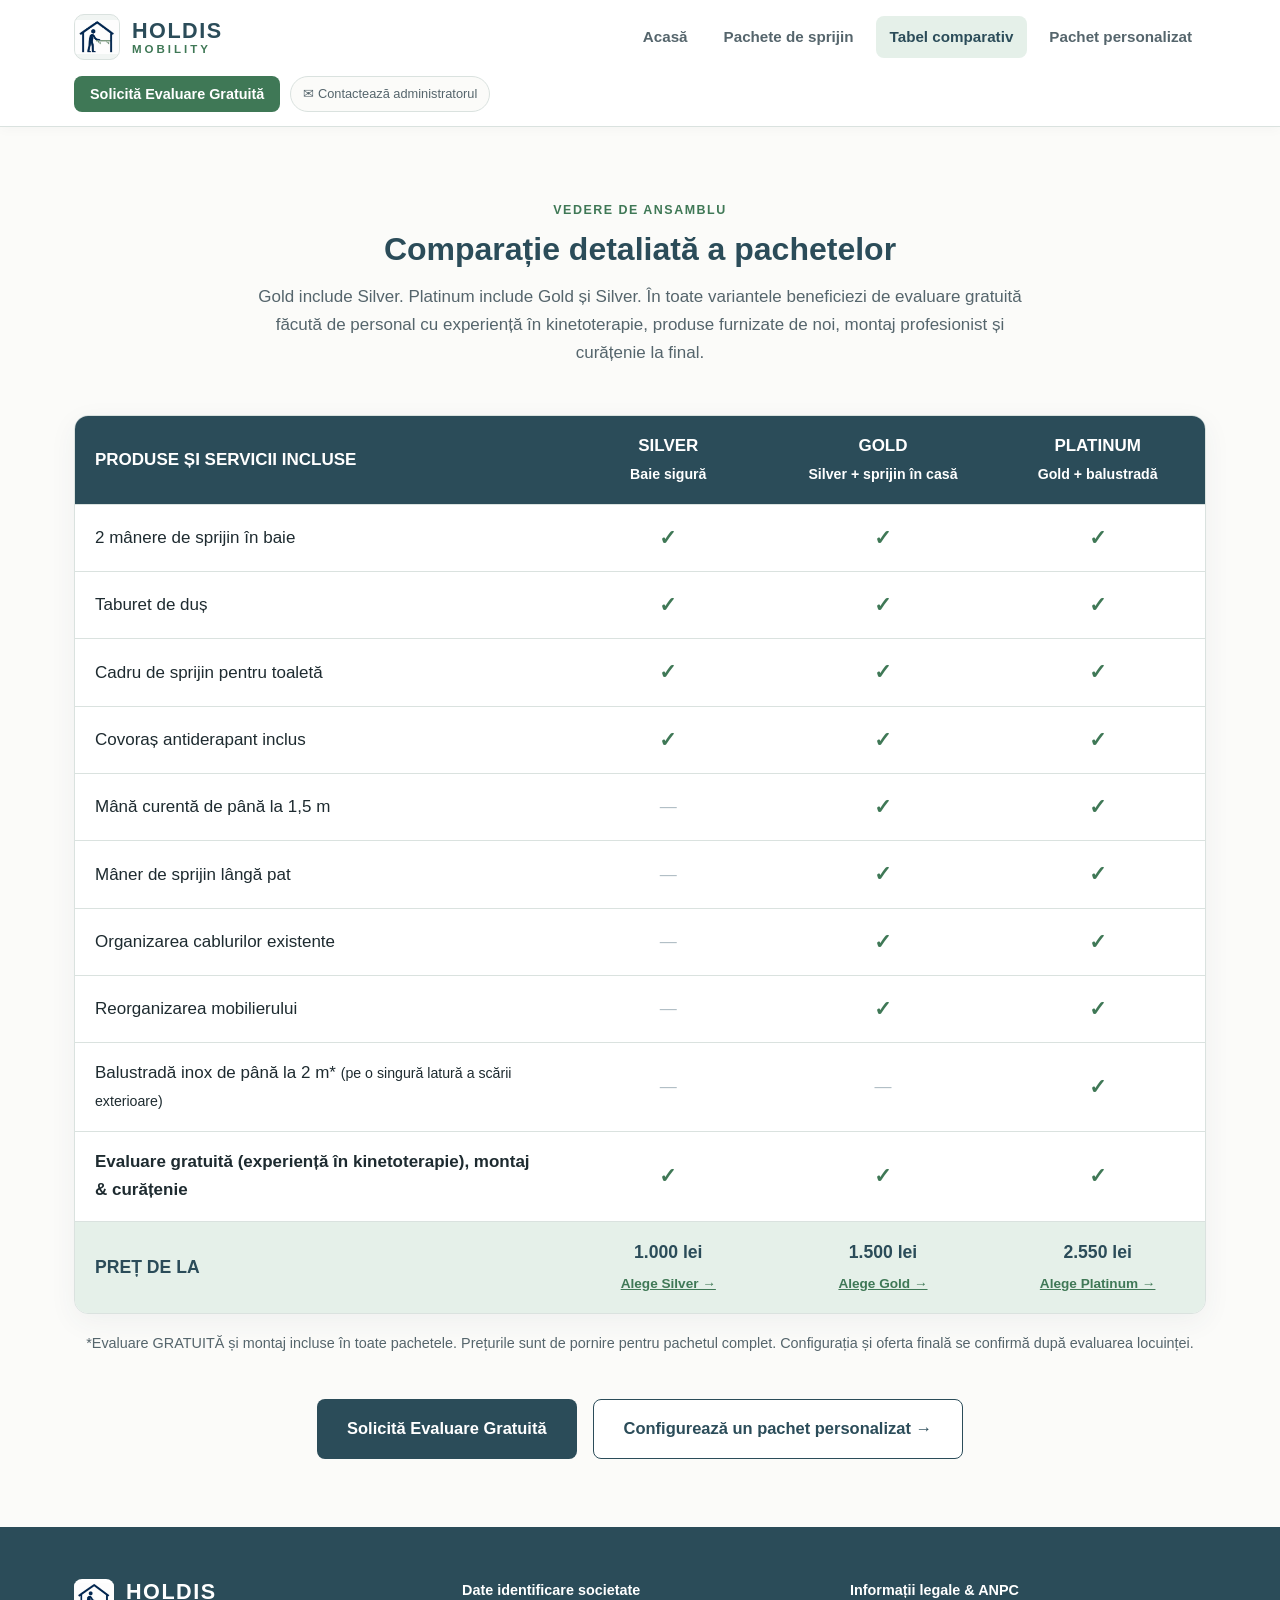
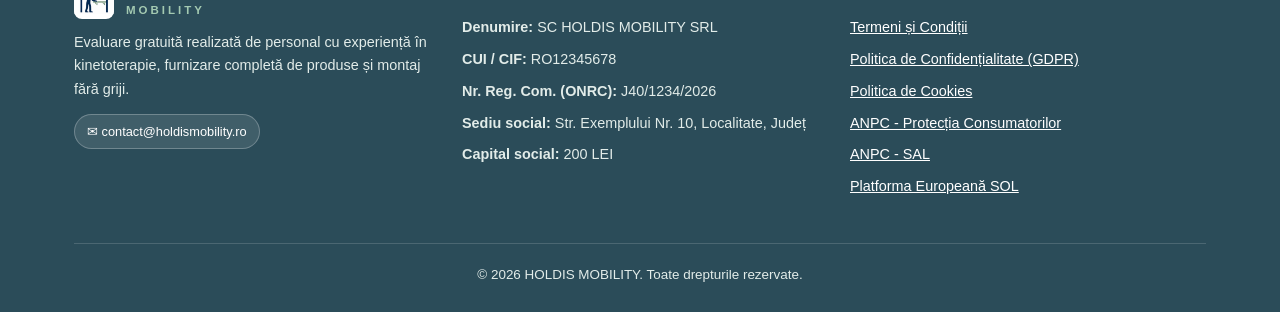
==== comparatie.html @ 154ae1df "Add files via upload" ====
<!DOCTYPE html>
<html lang="ro">
<head>
    <meta charset="UTF-8">
    <meta name="viewport" content="width=device-width, initial-scale=1.0">
    <title>Tabel Comparativ Pachete | HOLDIS MOBILITY</title>
    <meta name="description" content="Compară în detaliu pachetele Silver, Gold și Platinum oferite de HOLDIS MOBILITY.">
    <link rel="stylesheet" href="style.css">
</head>
<body>

    <!-- HEADER / NAVIGARE -->
    <header class="site-header">
        <div class="container header-inner">
            <a href="index.html" class="brand-logo">
                <img src="logo.png" alt="Emblemă HOLDIS MOBILITY" class="logo-img" onerror="this.src='https://placehold.co/96x96/2B4C59/FFFFFF?text=HM'">
                <div class="logo-text">
                    <span class="logo-main">HOLDIS</span>
                    <span class="logo-sub">MOBILITY</span>
                </div>
            </a>

            <nav class="main-nav">
                <a href="index.html">Acasă</a>
                <a href="pachete.html">Pachete de sprijin</a>
                <a href="comparatie.html" class="active">Tabel comparativ</a>
                <a href="configurator.html">Pachet personalizat</a>
            </nav>

            <div class="header-actions">
                <button type="button" class="btn-eval-header" onclick="openEvalModal()">
                    Solicită Evaluare Gratuită
                </button>
                <a href="mailto:contact@holdismobility.ro?subject=Solicitare%20informatii%20HOLDIS%20MOBILITY" class="admin-mail-pill">
                    ✉ Contactează administratorul
                </a>
            </div>
        </div>
    </header>

    <!-- CONTINUT TABEL COMPARATIV -->
    <main class="section">
        <div class="container">
            <div class="section-header">
                <span class="section-tag">VEDERE DE ANSAMBLU</span>
                <h1>Comparație detaliată a pachetelor</h1>
                <p>
                    Gold include Silver. Platinum include Gold și Silver. În toate variantele beneficiezi de evaluare gratuită făcută de personal cu experiență în kinetoterapie, produse furnizate de noi, montaj profesionist și curățenie la final.
                </p>
            </div>

            <div class="table-responsive">
                <table class="comparison-table">
                    <thead>
                        <tr>
                            <th>PRODUSE ȘI SERVICII INCLUSE</th>
                            <th>SILVER<br><small>Baie sigură</small></th>
                            <th>GOLD<br><small>Silver + sprijin în casă</small></th>
                            <th>PLATINUM<br><small>Gold + balustradă</small></th>
                        </tr>
                    </thead>
                    <tbody>
                        <tr>
                            <td>2 mânere de sprijin în baie</td>
                            <td class="check">✓</td>
                            <td class="check">✓</td>
                            <td class="check">✓</td>
                        </tr>
                        <tr>
                            <td>Taburet de duș</td>
                            <td class="check">✓</td>
                            <td class="check">✓</td>
                            <td class="check">✓</td>
                        </tr>
                        <tr>
                            <td>Cadru de sprijin pentru toaletă</td>
                            <td class="check">✓</td>
                            <td class="check">✓</td>
                            <td class="check">✓</td>
                        </tr>
                        <tr>
                            <td>Covoraș antiderapant inclus</td>
                            <td class="check">✓</td>
                            <td class="check">✓</td>
                            <td class="check">✓</td>
                        </tr>
                        <tr>
                            <td>Mână curentă de până la 1,5 m</td>
                            <td class="dash">—</td>
                            <td class="check">✓</td>
                            <td class="check">✓</td>
                        </tr>
                        <tr>
                            <td>Mâner de sprijin lângă pat</td>
                            <td class="dash">—</td>
                            <td class="check">✓</td>
                            <td class="check">✓</td>
                        </tr>
                        <tr>
                            <td>Organizarea cablurilor existente</td>
                            <td class="dash">—</td>
                            <td class="check">✓</td>
                            <td class="check">✓</td>
                        </tr>
                        <tr>
                            <td>Reorganizarea mobilierului</td>
                            <td class="dash">—</td>
                            <td class="check">✓</td>
                            <td class="check">✓</td>
                        </tr>
                        <tr>
                            <td>Balustradă inox de până la 2 m* <small>(pe o singură latură a scării exterioare)</small></td>
                            <td class="dash">—</td>
                            <td class="dash">—</td>
                            <td class="check">✓</td>
                        </tr>
                        <tr>
                            <td><strong>Evaluare gratuită (experiență în kinetoterapie), montaj & curățenie</strong></td>
                            <td class="check">✓</td>
                            <td class="check">✓</td>
                            <td class="check">✓</td>
                        </tr>
                    </tbody>
                    <tfoot>
                        <tr>
                            <td><strong>PREȚ DE LA</strong></td>
                            <td>
                                <strong>1.000 lei</strong><br>
                                <a href="configurator.html?pachet=Silver" class="table-choose-link">Alege Silver →</a>
                            </td>
                            <td>
                                <strong>1.500 lei</strong><br>
                                <a href="configurator.html?pachet=Gold" class="table-choose-link">Alege Gold →</a>
                            </td>
                            <td>
                                <strong>2.550 lei</strong><br>
                                <a href="configurator.html?pachet=Platinum" class="table-choose-link">Alege Platinum →</a>
                            </td>
                        </tr>
                    </tfoot>
                </table>
            </div>

            <p class="table-note">
                *Evaluare GRATUITĂ și montaj incluse în toate pachetele. Prețurile sunt de pornire pentru pachetul complet. Configurația și oferta finală se confirmă după evaluarea locuinței.
            </p>

            <div class="page-bottom-actions">
                <button type="button" class="btn-primary btn-large" onclick="openEvalModal()">
                    Solicită Evaluare Gratuită
                </button>
                <a href="configurator.html" class="btn-secondary btn-large">
                    Configurează un pachet personalizat →
                </a>
            </div>
        </div>
    </main>

    <!-- MODAL EVALUARE GRATUITA -->
    <div id="evalModal" class="modal-overlay" aria-hidden="true">
        <div class="modal-box" role="dialog" aria-labelledby="modalTitle">
            <button type="button" class="modal-close" onclick="closeEvalModal()" aria-label="Închide">&times;</button>
            <div id="modalFormContent">
                <span class="badge-kineto">EVALUARE GRATUITĂ LA DOMICILIU</span>
                <h3 id="modalTitle">Solicită Evaluare Gratuită</h3>
                <p class="modal-desc">
                    Completează numele și numărul tău de telefon. <strong>Vei fi contactat în cel mai scurt timp de către personalul nostru</strong> pentru a stabili detaliile vizitei gratuite.
                </p>
                <form id="quickEvalForm">
                    <div class="input-field">
                        <label for="evalNume">Numele și prenumele tău *</label>
                        <input type="text" id="evalNume" required placeholder="Ex: Maria Ionescu">
                    </div>
                    <div class="input-field">
                        <label for="evalTelefon">Numărul tău de telefon *</label>
                        <input type="tel" id="evalTelefon" required placeholder="Ex: 0722 000 000">
                    </div>
                    <div class="gdpr-mini">
                        <label class="checkbox-item">
                            <input type="checkbox" required>
                            <span>Sunt de acord să fiu contactat telefonic conform <a href="legal.html#gdpr" target="_blank">Politicii GDPR</a>.</span>
                        </label>
                    </div>
                    <button type="submit" class="btn-primary btn-full">Trimite solicitarea acum</button>
                </form>
            </div>
            <div id="modalSuccessMessage" class="modal-success" style="display: none;">
                <div class="success-icon">✓</div>
                <h3>Solicitarea ta este pregătită!</h3>
                <p>Am deschis aplicația ta de email pentru a expedia numărul de telefon către echipa HOLDIS MOBILITY. <strong>Vei fi contactat în cel mai scurt timp de către personalul nostru!</strong></p>
                <button type="button" class="btn-secondary" onclick="closeEvalModal()">Închide fereastra</button>
            </div>
        </div>
    </div>

    <!-- FOOTER -->
    <footer class="site-footer">
        <div class="container">
            <div class="footer-grid">
                <div class="footer-col">
                    <div class="brand-logo footer-brand">
                        <img src="logo.png" alt="Logo" class="logo-img-footer" onerror="this.src='https://placehold.co/80x80/FFFFFF/2B4C59?text=HM'">
                        <div class="logo-text">
                            <span class="logo-main">HOLDIS</span>
                            <span class="logo-sub">MOBILITY</span>
                        </div>
                    </div>
                    <p>Evaluare gratuită realizată de personal cu experiență în kinetoterapie, furnizare completă de produse și montaj fără griji.</p>
                    <p class="footer-admin-link">
                        <a href="mailto:contact@holdismobility.ro" class="admin-mail-pill footer-pill">✉ contact@holdismobility.ro</a>
                    </p>
                </div>
                <div class="footer-col">
                    <h4>Date identificare societate</h4>
                    <ul class="legal-list">
                        <li><strong>Denumire:</strong> SC HOLDIS MOBILITY SRL</li>
                        <li><strong>CUI / CIF:</strong> RO12345678</li>
                        <li><strong>Nr. Reg. Com. (ONRC):</strong> J40/1234/2026</li>
                        <li><strong>Sediu social:</strong> Str. Exemplului Nr. 10, Localitate, Județ</li>
                        <li><strong>Capital social:</strong> 200 LEI</li>
                    </ul>
                </div>
                <div class="footer-col">
                    <h4>Informații legale & ANPC</h4>
                    <ul class="footer-links">
                        <li><a href="legal.html#termeni">Termeni și Condiții</a></li>
                        <li><a href="legal.html#gdpr">Politica de Confidențialitate (GDPR)</a></li>
                        <li><a href="legal.html#cookies">Politica de Cookies</a></li>
                        <li><a href="https://anpc.ro/" target="_blank" rel="noopener noreferrer">ANPC - Protecția Consumatorilor</a></li>
                        <li><a href="https://anpc.ro/ce-este-sal/" target="_blank" rel="noopener noreferrer">ANPC - SAL</a></li>
                        <li><a href="https://ec.europa.eu/consumers/odr" target="_blank" rel="noopener noreferrer">Platforma Europeană SOL</a></li>
                    </ul>
                </div>
            </div>
            <div class="footer-bottom">
                <p>&copy; <span class="currentYear"></span> HOLDIS MOBILITY. Toate drepturile rezervate.</p>
            </div>
        </div>
    </footer>

    <script src="script.js"></script>
</body>
</html>
---- style.css ----
/* ==========================================================================
   PALETA DE CULORI CALMA, CALDA SI DE INCREDERE (HOLDIS MOBILITY)
   ========================================================================== */
:root {
    --bg-main: #FBFBF9;         /* Crem cald, odihnitor */
    --bg-alt: #F1F5F3;          /* Gri-salvie luminos */
    --card-bg: #FFFFFF;
    --primary: #2B4C59;         /* Albastru-petrol profund (incredere, calm) */
    --primary-hover: #1E3640;
    --accent: #3F7856;          /* Verde-salvie (sanatate, echilibru, kineto) */
    --accent-soft: #E5F0E9;
    --warm-gold: #D9A05B;       /* Accent cald discret pentru stele recenzii / slogan */
    --text-dark: #1E2B30;
    --text-muted: #55656C;
    --border-color: #DAE2DF;
    --radius: 14px;
    --shadow: 0 8px 28px rgba(43, 76, 89, 0.06);
}

* {
    box-sizing: border-box;
    margin: 0;
    padding: 0;
}

body {
    font-family: -apple-system, BlinkMacSystemFont, "Segoe UI", Roboto, Helvetica, Arial, sans-serif;
    background-color: var(--bg-main);
    color: var(--text-dark);
    line-height: 1.65;
    font-size: 17px;
}

.container {
    max-width: 1180px;
    margin: 0 auto;
    padding: 0 24px;
}

/* ==========================================================================
   HEADER CU PLACEHOLDER LOGO, TABURI SEPARATE & BUTOANE ESTETICE
   ========================================================================== */
.site-header {
    background-color: var(--card-bg);
    border-bottom: 1px solid var(--border-color);
    position: sticky;
    top: 0;
    z-index: 100;
    box-shadow: 0 2px 12px rgba(0, 0, 0, 0.03);
}

.header-inner {
    display: flex;
    justify-content: space-between;
    align-items: center;
    padding: 14px 24px;
    flex-wrap: wrap;
    gap: 16px;
}

.brand-logo {
    text-decoration: none;
    display: flex;
    align-items: center;
    gap: 12px;
}

.logo-img {
    width: 46px;
    height: 46px;
    object-fit: contain;
    border-radius: 10px;
    border: 1px solid var(--border-color);
    background-color: var(--bg-alt);
}

.logo-text {
    display: flex;
    flex-direction: column;
    line-height: 1.1;
}

.logo-main {
    font-size: 1.35rem;
    font-weight: 800;
    letter-spacing: 1.5px;
    color: var(--primary);
}

.logo-sub {
    font-size: 0.72rem;
    font-weight: 700;
    letter-spacing: 3px;
    color: var(--accent);
}

.main-nav {
    display: flex;
    align-items: center;
    gap: 8px;
    flex-wrap: wrap;
}

.main-nav a {
    text-decoration: none;
    color: var(--text-muted);
    font-weight: 600;
    font-size: 0.95rem;
    padding: 8px 14px;
    border-radius: 8px;
    transition: all 0.2s;
}

.main-nav a:hover {
    color: var(--primary);
    background-color: var(--bg-alt);
}

.main-nav a.active {
    color: var(--primary);
    background-color: var(--accent-soft);
}

.header-actions {
    display: flex;
    align-items: center;
    gap: 10px;
    flex-wrap: wrap;
}

/* Butonul principal din header: Solicita Evaluare Gratuita */
.btn-eval-header {
    background-color: var(--accent);
    color: #FFFFFF;
    border: none;
    padding: 10px 16px;
    border-radius: 8px;
    font-weight: 600;
    font-size: 0.9rem;
    cursor: pointer;
    transition: background-color 0.2s;
}

.btn-eval-header:hover {
    background-color: #326145;
}

/* Butonul mic, discret si estetic pentru Contacteaza Administratorul */
.admin-mail-pill {
    display: inline-flex;
    align-items: center;
    gap: 6px;
    font-size: 0.8rem;
    font-weight: 500;
    color: var(--text-muted);
    text-decoration: none;
    padding: 6px 12px;
    border-radius: 20px;
    border: 1px solid var(--border-color);
    background-color: var(--bg-main);
    transition: all 0.2s;
}

.admin-mail-pill:hover {
    color: var(--primary);
    border-color: var(--primary);
    background-color: #FFFFFF;
}

/* ==========================================================================
   BANNER HERO + SLOGAN JOS
   ========================================================================== */
.hero-banner {
    padding: 56px 0 48px;
    background: linear-gradient(180deg, #F1F5F3 0%, #FBFBF9 100%);
    border-bottom: 1px solid var(--border-color);
}

.hero-grid {
    display: grid;
    grid-template-columns: 1.15fr 0.85fr;
    gap: 44px;
    align-items: center;
    margin-bottom: 40px;
}

.badge-kineto {
    display: inline-block;
    background-color: var(--accent-soft);
    color: var(--accent);
    font-weight: 700;
    font-size: 0.82rem;
    padding: 6px 14px;
    border-radius: 20px;
    margin-bottom: 18px;
    border: 1px solid #C8DFD0;
}

.hero-content h1 {
    font-size: 2.35rem;
    color: var(--primary);
    line-height: 1.22;
    margin-bottom: 18px;
}

.hero-lead {
    font-size: 1.1rem;
    color: var(--text-muted);
    margin-bottom: 28px;
}

.hero-buttons {
    display: flex;
    gap: 14px;
    flex-wrap: wrap;
}

.hero-image-box {
    border-radius: var(--radius);
    overflow: hidden;
    box-shadow: var(--shadow);
    border: 4px solid #FFFFFF;
    background-color: var(--accent-soft);
}

.banner-img {
    width: 100%;
    height: 390px;
    object-fit: cover;
    display: block;
}

/* Sloganul de sub banner */
.slogan-banner {
    background-color: var(--primary);
    color: #FFFFFF;
    padding: 26px 32px;
    border-radius: var(--radius);
    text-align: center;
    box-shadow: var(--shadow);
    border-left: 6px solid var(--warm-gold);
}

.slogan-quote {
    font-size: 1.4rem;
    font-weight: 700;
    font-style: italic;
    letter-spacing: 0.3px;
    margin-bottom: 4px;
}

.slogan-sub {
    font-size: 0.95rem;
    color: #D2E3E0;
}

/* ==========================================================================
   BUTOANE GENERALE
   ========================================================================== */
.btn-primary {
    display: inline-block;
    background-color: var(--primary);
    color: #FFFFFF !important;
    padding: 13px 26px;
    border-radius: 8px;
    text-decoration: none;
    font-weight: 600;
    border: none;
    cursor: pointer;
    font-size: 0.98rem;
    transition: background-color 0.2s;
}

.btn-primary:hover {
    background-color: var(--primary-hover);
}

.btn-secondary {
    display: inline-block;
    background-color: #FFFFFF;
    color: var(--primary) !important;
    padding: 13px 26px;
    border-radius: 8px;
    text-decoration: none;
    font-weight: 600;
    border: 1.5px solid var(--primary);
    cursor: pointer;
    font-size: 0.98rem;
    transition: all 0.2s;
}

.btn-secondary:hover {
    background-color: var(--accent-soft);
}

.btn-large {
    padding: 15px 30px;
    font-size: 1.03rem;
}

.btn-full {
    width: 100%;
    padding: 14px;
    font-size: 1.02rem;
}

/* ==========================================================================
   SECTIUNI COMUNE, KINETO & DE CE SA NE ALEGI
   ========================================================================== */
.section {
    padding: 68px 0;
}

.section-alt {
    background-color: var(--bg-alt);
    border-top: 1px solid var(--border-color);
    border-bottom: 1px solid var(--border-color);
}

.section-header {
    text-align: center;
    max-width: 780px;
    margin: 0 auto 48px;
}

.section-tag {
    display: inline-block;
    font-size: 0.78rem;
    font-weight: 700;
    letter-spacing: 1.5px;
    color: var(--accent);
    margin-bottom: 8px;
}

.section-header h1,
.section-header h2 {
    font-size: 2rem;
    color: var(--primary);
    margin-bottom: 14px;
    line-height: 1.25;
}

.section-header p {
    color: var(--text-muted);
}

/* Pasii "0 Griji" */
.zero-worries-grid {
    display: grid;
    grid-template-columns: repeat(auto-fit, minmax(300px, 1fr));
    gap: 28px;
}

.step-card {
    background: var(--card-bg);
    padding: 30px 26px;
    border-radius: var(--radius);
    border: 1px solid var(--border-color);
    box-shadow: var(--shadow);
}

.step-num {
    display: inline-block;
    background-color: var(--accent-soft);
    color: var(--accent);
    font-weight: 700;
    font-size: 0.82rem;
    padding: 4px 12px;
    border-radius: 20px;
    margin-bottom: 14px;
}

.step-card h3 {
    color: var(--primary);
    margin-bottom: 10px;
    font-size: 1.22rem;
}

.step-card p {
    color: var(--text-muted);
    font-size: 0.96rem;
}

/* De ce sa ne alegi (5 carduri) */
.why-us-grid {
    display: grid;
    grid-template-columns: repeat(auto-fit, minmax(210px, 1fr));
    gap: 20px;
}

.why-card {
    background: var(--card-bg);
    padding: 26px 20px;
    border-radius: var(--radius);
    border: 1px solid var(--border-color);
    text-align: center;
    box-shadow: var(--shadow);
}

.why-icon {
    font-size: 2rem;
    margin-bottom: 12px;
}

.why-card h3 {
    font-size: 1.08rem;
    color: var(--primary);
    margin-bottom: 8px;
}

.why-card p {
    font-size: 0.9rem;
    color: var(--text-muted);
}

/* Recenzii */
.reviews-grid {
    display: grid;
    grid-template-columns: repeat(auto-fit, minmax(310px, 1fr));
    gap: 26px;
}

.review-card {
    background: var(--card-bg);
    padding: 28px;
    border-radius: var(--radius);
    border: 1px solid var(--border-color);
    box-shadow: var(--shadow);
    display: flex;
    flex-direction: column;
    justify-content: space-between;
}

.review-stars {
    color: var(--warm-gold);
    font-size: 1.2rem;
    letter-spacing: 2px;
    margin-bottom: 14px;
}

.review-text {
    font-style: italic;
    color: var(--text-dark);
    margin-bottom: 20px;
    font-size: 0.96rem;
}

.review-author {
    border-top: 1px solid var(--border-color);
    padding-top: 12px;
    display: flex;
    flex-direction: column;
    font-size: 0.9rem;
}

.review-author strong {
    color: var(--primary);
}

.review-author span {
    color: var(--text-muted);
    font-size: 0.82rem;
}

/* CTA Section */
.cta-banner-section {
    background-color: var(--primary);
    color: #FFFFFF;
    padding: 64px 0;
    text-align: center;
}

.cta-inner {
    max-width: 760px;
}

.cta-inner h2 {
    font-size: 2rem;
    margin-bottom: 14px;
}

.cta-inner p {
    color: #D5E3E0;
    margin-bottom: 28px;
    font-size: 1.08rem;
}

.cta-buttons {
    display: flex;
    justify-content: center;
    gap: 16px;
    flex-wrap: wrap;
}

.btn-light-cta {
    background-color: #FFFFFF;
    color: var(--primary);
    padding: 15px 30px;
    border-radius: 8px;
    font-weight: 700;
    font-size: 1.02rem;
    border: none;
    cursor: pointer;
}

.btn-light-cta:hover {
    background-color: var(--accent-soft);
}

.btn-outline-light {
    border: 1.5px solid #FFFFFF;
    color: #FFFFFF;
    padding: 15px 28px;
    border-radius: 8px;
    text-decoration: none;
    font-weight: 600;
}

.btn-outline-light:hover {
    background-color: rgba(255, 255, 255, 0.1);
}

/* ==========================================================================
   CARDURI PACHETE CU IMAGINI (PAGINA PACHETE.HTML)
   ========================================================================== */
.packages-grid {
    display: grid;
    grid-template-columns: repeat(auto-fit, minmax(320px, 1fr));
    gap: 28px;
    align-items: stretch;
}

.package-card {
    background: var(--card-bg);
    border: 1px solid var(--border-color);
    border-radius: var(--radius);
    overflow: hidden;
    box-shadow: var(--shadow);
    display: flex;
    flex-direction: column;
    position: relative;
}

.package-card.featured {
    border: 2px solid var(--primary);
}

.featured-ribbon {
    position: absolute;
    top: 14px;
    right: 14px;
    background-color: var(--primary);
    color: #fff;
    font-size: 0.76rem;
    font-weight: 600;
    padding: 5px 12px;
    border-radius: 20px;
    z-index: 2;
}

.package-img-wrapper {
    width: 100%;
    height: 220px;
    background-color: var(--bg-alt);
    border-bottom: 1px solid var(--border-color);
}

.package-img {
    width: 100%;
    height: 100%;
    object-fit: cover;
    display: block;
}

.package-header,
.package-price,
.package-body,
.package-footer {
    padding-left: 26px;
    padding-right: 26px;
}

.package-header {
    padding-top: 24px;
}

.package-tier {
    font-size: 0.8rem;
    font-weight: 700;
    letter-spacing: 1.5px;
    color: var(--accent);
}

.package-header h2 {
    font-size: 1.55rem;
    color: var(--primary);
    margin: 4px 0;
}

.package-tagline {
    color: var(--text-muted);
    font-size: 0.94rem;
    margin-bottom: 18px;
}

.package-price {
    background-color: var(--bg-alt);
    margin: 0 26px 20px;
    padding: 16px;
    border-radius: 10px;
    display: flex;
    flex-direction: column;
}

.price-label {
    font-size: 0.7rem;
    font-weight: 700;
    letter-spacing: 1px;
    color: var(--text-muted);
}

.price-value {
    font-size: 1.75rem;
    font-weight: 800;
    color: var(--primary);
    margin: 2px 0;
}

.price-meta {
    font-size: 0.82rem;
    color: var(--accent);
    font-weight: 600;
}

.package-body {
    flex-grow: 1;
}

.package-body h4 {
    font-size: 0.95rem;
    margin-bottom: 10px;
}

.includes-box {
    background-color: var(--accent-soft);
    border-left: 4px solid var(--accent);
    padding: 10px 12px;
    border-radius: 6px;
    margin-bottom: 16px;
    font-size: 0.88rem;
    display: flex;
    flex-direction: column;
}

.check-list {
    list-style: none;
    margin-bottom: 24px;
}

.check-list li {
    position: relative;
    padding-left: 26px;
    margin-bottom: 10px;
    font-size: 0.95rem;
}

.check-list li::before {
    content: "✓";
    position: absolute;
    left: 0;
    color: var(--accent);
    font-weight: 800;
}

.package-footer {
    padding-bottom: 26px;
}

.btn-select-pkg {
    display: block;
    text-align: center;
    text-decoration: none;
    width: 100%;
    padding: 13px;
    background-color: var(--primary);
    color: #fff;
    font-weight: 600;
    border-radius: 8px;
    transition: background-color 0.2s;
}

.btn-select-pkg:hover {
    background-color: var(--primary-hover);
}

.page-bottom-actions {
    margin-top: 44px;
    display: flex;
    justify-content: center;
    gap: 16px;
    flex-wrap: wrap;
}

/* ==========================================================================
   TABEL COMPARATIV & FORMULAR CONFIGURATOR
   ========================================================================== */
.table-responsive {
    overflow-x: auto;
    background: var(--card-bg);
    border-radius: var(--radius);
    box-shadow: var(--shadow);
    border: 1px solid var(--border-color);
}

.comparison-table {
    width: 100%;
    border-collapse: collapse;
    min-width: 640px;
}

.comparison-table th,
.comparison-table td {
    padding: 16px 20px;
    text-align: left;
    border-bottom: 1px solid var(--border-color);
}

.comparison-table th:not(:first-child),
.comparison-table td:not(:first-child) {
    text-align: center;
    width: 19%;
}

.comparison-table thead th {
    background-color: var(--primary);
    color: #FFFFFF;
}

.comparison-table td.check {
    color: var(--accent);
    font-size: 1.3rem;
    font-weight: 800;
}

.comparison-table td.dash {
    color: #B0BEC5;
}

.comparison-table tfoot td {
    background-color: var(--accent-soft);
    color: var(--primary);
    font-size: 1.1rem;
    border-bottom: none;
}

.table-choose-link {
    display: inline-block;
    margin-top: 6px;
    font-size: 0.85rem;
    color: var(--accent);
    font-weight: 700;
    text-decoration: underline;
}

.table-note {
    text-align: center;
    font-size: 0.9rem;
    color: var(--text-muted);
    margin-top: 18px;
}

.form-wrapper {
    background: var(--card-bg);
    border: 1px solid var(--border-color);
    border-radius: var(--radius);
    padding: 36px;
    box-shadow: var(--shadow);
    max-width: 900px;
    margin: 0 auto;
}

.form-group-box {
    border: 1px solid var(--border-color);
    border-radius: 10px;
    padding: 24px;
    margin-bottom: 26px;
}

.form-group-box legend {
    font-weight: 700;
    color: var(--primary);
    padding: 0 10px;
}

.radio-cards {
    display: grid;
    grid-template-columns: repeat(auto-fit, minmax(190px, 1fr));
    gap: 12px;
}

.radio-card {
    display: flex;
    align-items: center;
    gap: 10px;
    padding: 12px;
    border: 1px solid var(--border-color);
    border-radius: 8px;
    cursor: pointer;
    background-color: var(--bg-main);
    font-size: 0.92rem;
    font-weight: 600;
}

.checkbox-grid {
    display: grid;
    grid-template-columns: repeat(auto-fit, minmax(250px, 1fr));
    gap: 14px;
}

.checkbox-item {
    display: flex;
    align-items: flex-start;
    gap: 10px;
    cursor: pointer;
    font-size: 0.95rem;
}

.checkbox-item input,
.radio-card input {
    margin-top: 4px;
    transform: scale(1.2);
    accent-color: var(--primary);
}

.input-grid {
    display: grid;
    grid-template-columns: repeat(auto-fit, minmax(260px, 1fr));
    gap: 18px;
    margin-bottom: 18px;
}

.input-field {
    display: flex;
    flex-direction: column;
    margin-bottom: 14px;
}

.input-field label {
    font-weight: 600;
    font-size: 0.9rem;
    margin-bottom: 6px;
}

.input-field input,
.input-field textarea {
    padding: 12px 14px;
    border: 1px solid #C4D0CE;
    border-radius: 8px;
    font-size: 1rem;
    font-family: inherit;
    background-color: var(--bg-main);
}

.gdpr-consent, .gdpr-mini {
    background-color: var(--bg-alt);
    padding: 12px 14px;
    border-radius: 8px;
    font-size: 0.88rem;
    margin-bottom: 16px;
}

.config-success-banner {
    background-color: var(--accent-soft);
    color: var(--primary);
    border: 1px solid var(--accent);
    padding: 16px;
    border-radius: 8px;
    margin-bottom: 20px;
    font-weight: 600;
    text-align: center;
}

.form-submit-area {
    text-align: center;
}

/* ==========================================================================
   MODAL POP-UP PENTRU "SOLICITA EVALUARE GRATUITA"
   ========================================================================== */
.modal-overlay {
    position: fixed;
    inset: 0;
    background-color: rgba(20, 35, 42, 0.65);
    display: none;
    align-items: center;
    justify-content: center;
    padding: 20px;
    z-index: 999;
}

.modal-overlay.open {
    display: flex;
}

.modal-box {
    background-color: #FFFFFF;
    max-width: 480px;
    width: 100%;
    padding: 34px 30px;
    border-radius: var(--radius);
    position: relative;
    box-shadow: 0 20px 50px rgba(0, 0, 0, 0.2);
}

.modal-close {
    position: absolute;
    top: 14px;
    right: 18px;
    background: none;
    border: none;
    font-size: 1.8rem;
    color: var(--text-muted);
    cursor: pointer;
}

.modal-box h3 {
    font-size: 1.5rem;
    color: var(--primary);
    margin-bottom: 8px;
}

.modal-desc {
    font-size: 0.94rem;
    color: var(--text-muted);
    margin-bottom: 20px;
}

.modal-success {
    text-align: center;
    padding: 16px 0;
}

.success-icon {
    width: 54px;
    height: 54px;
    border-radius: 50%;
    background-color: var(--accent-soft);
    color: var(--accent);
    display: inline-flex;
    align-items: center;
    justify-content: center;
    font-size: 1.8rem;
    font-weight: 800;
    margin-bottom: 14px;
}

/* ==========================================================================
   FOOTER & LEGAL
   ========================================================================== */
.legal-container {
    max-width: 820px;
    background: #fff;
    padding: 40px;
    border-radius: var(--radius);
    border: 1px solid var(--border-color);
}

.legal-section {
    margin: 24px 0;
}

.divider {
    border: none;
    border-top: 1px solid var(--border-color);
    margin: 24px 0;
}

.site-footer {
    background-color: var(--primary);
    color: #E2ECE9;
    padding: 52px 0 26px;
    font-size: 0.9rem;
}

.footer-brand {
    margin-bottom: 12px;
}

.logo-img-footer {
    width: 40px;
    height: 40px;
    border-radius: 8px;
    object-fit: contain;
    background: #fff;
}

.footer-brand .logo-main {
    color: #FFFFFF;
}

.footer-brand .logo-sub {
    color: #A3C9B1;
}

.footer-pill {
    margin-top: 12px;
    background-color: rgba(255, 255, 255, 0.1);
    color: #FFFFFF !important;
    border-color: rgba(255, 255, 255, 0.25);
}

.footer-grid {
    display: grid;
    grid-template-columns: repeat(auto-fit, minmax(250px, 1fr));
    gap: 32px;
    margin-bottom: 36px;
}

.footer-col h4 {
    color: #FFFFFF;
    margin-bottom: 14px;
}

.footer-links, .legal-list {
    list-style: none;
}

.footer-links li, .legal-list li {
    margin-bottom: 8px;
}

.footer-links a {
    color: #FFFFFF;
    text-decoration: underline;
}

.footer-bottom {
    border-top: 1px solid rgba(255, 255, 255, 0.15);
    padding-top: 20px;
    text-align: center;
    font-size: 0.84rem;
}

@media (max-width: 860px) {
    .hero-grid {
        grid-template-columns: 1fr;
    }
    .hero-content h1 {
        font-size: 1.9rem;
    }
    .banner-img {
        height: 290px;
    }
}
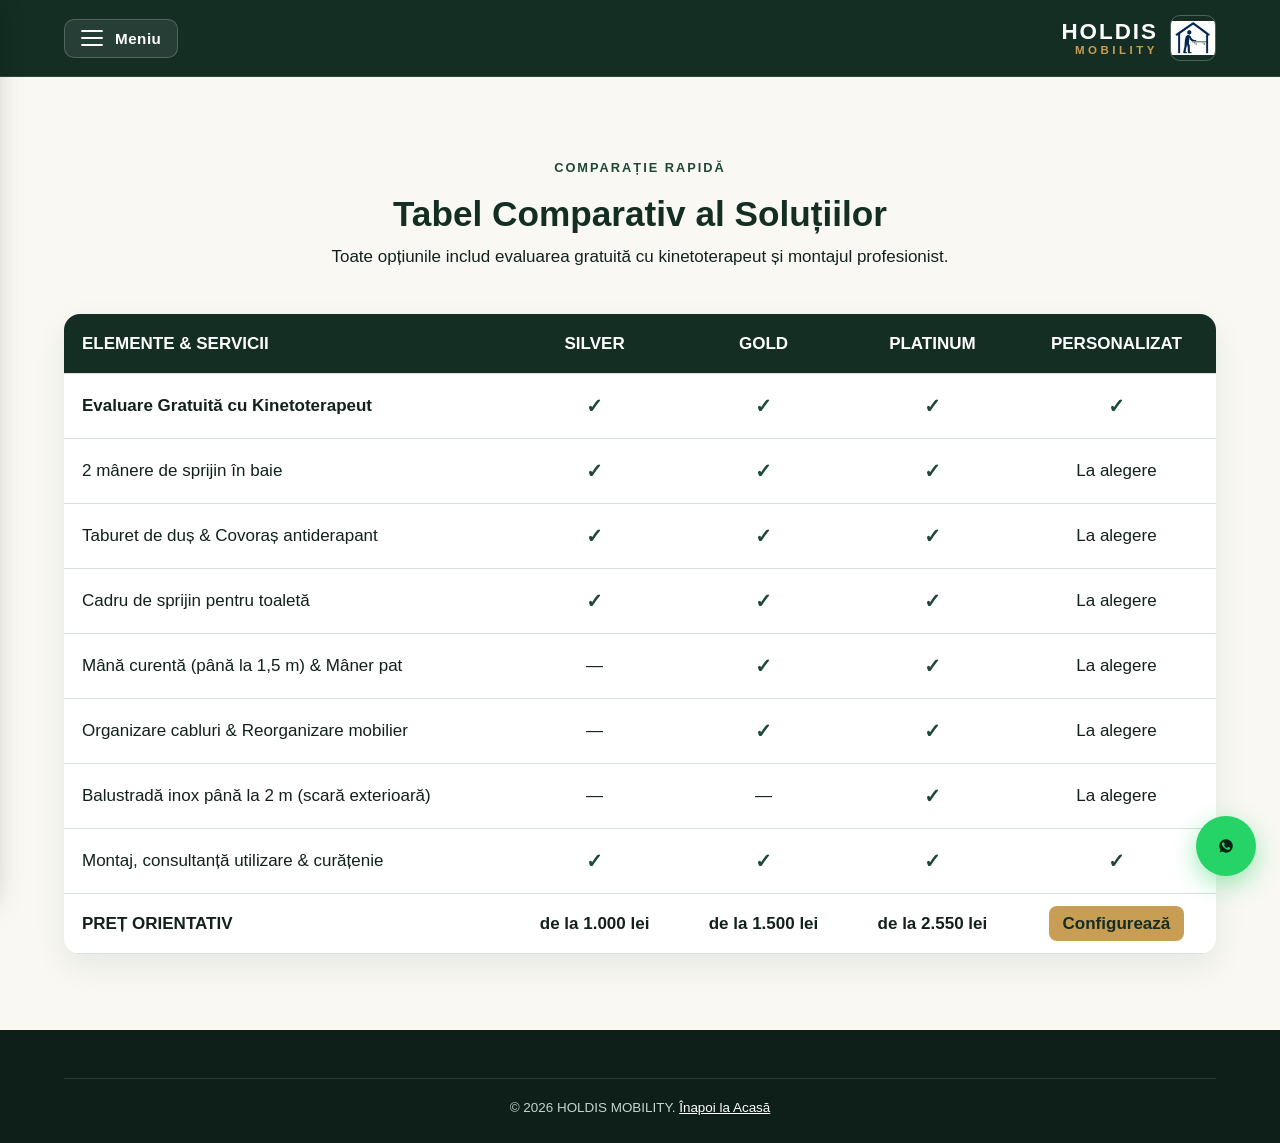
==== commit 754945f5: "Add files via upload" ====
--- a/comparatie.html
+++ b/comparatie.html
@@ -3,237 +3,149 @@
 <head>
     <meta charset="UTF-8">
     <meta name="viewport" content="width=device-width, initial-scale=1.0">
-    <title>Tabel Comparativ Pachete | HOLDIS MOBILITY</title>
-    <meta name="description" content="Compară în detaliu pachetele Silver, Gold și Platinum oferite de HOLDIS MOBILITY.">
+    <title>Tabel Comparativ | HOLDIS MOBILITY</title>
     <link rel="stylesheet" href="style.css">
 </head>
 <body>
 
-    <!-- HEADER / NAVIGARE -->
     <header class="site-header">
         <div class="container header-inner">
+            <button type="button" class="hamburger-btn" onclick="toggleDrawerMenu()" aria-label="Deschide meniul">
+                <span class="ham-Lines">
+                    <span></span>
+                    <span></span>
+                    <span></span>
+                </span>
+                <span class="ham-label">Meniu</span>
+            </button>
+
             <a href="index.html" class="brand-logo">
-                <img src="logo.png" alt="Emblemă HOLDIS MOBILITY" class="logo-img" onerror="this.src='https://placehold.co/96x96/2B4C59/FFFFFF?text=HM'">
                 <div class="logo-text">
                     <span class="logo-main">HOLDIS</span>
                     <span class="logo-sub">MOBILITY</span>
                 </div>
+                <img src="logo.png" alt="Logo HOLDIS MOBILITY" class="logo-img" onerror="this.src='https://placehold.co/96x96/142E24/F9F8F3?text=HM'">
             </a>
-
-            <nav class="main-nav">
-                <a href="index.html">Acasă</a>
-                <a href="pachete.html">Pachete de sprijin</a>
-                <a href="comparatie.html" class="active">Tabel comparativ</a>
-                <a href="configurator.html">Pachet personalizat</a>
-            </nav>
-
-            <div class="header-actions">
-                <button type="button" class="btn-eval-header" onclick="openEvalModal()">
-                    Solicită Evaluare Gratuită
-                </button>
-                <a href="mailto:contact@holdismobility.ro?subject=Solicitare%20informatii%20HOLDIS%20MOBILITY" class="admin-mail-pill">
-                    ✉ Contactează administratorul
-                </a>
-            </div>
         </div>
     </header>
 
-    <!-- CONTINUT TABEL COMPARATIV -->
-    <main class="section">
+    <div class="drawer-overlay" id="drawerOverlay" onclick="toggleDrawerMenu()"></div>
+    <aside class="side-drawer" id="sideDrawer" aria-hidden="true">
+        <div class="drawer-header">
+            <span class="drawer-title">Navigare</span>
+            <button type="button" class="drawer-close" onclick="toggleDrawerMenu()">&times;</button>
+        </div>
+        <nav class="drawer-nav">
+            <a href="index.html">Acasă</a>
+            <a href="configurator.html">Configurare dinamică</a>
+            <a href="comparatie.html" class="active">Tabel comparativ</a>
+            <a href="index.html#de-ce-noi">De ce noi?</a>
+            <a href="index.html#aria-lucru">Aria de acoperire</a>
+            <a href="index.html#faq">Întrebări frecvente (FAQ)</a>
+            <a href="legal.html">Informații legale & GDPR</a>
+        </nav>
+    </aside>
+
+    <main class="section section-cream">
         <div class="container">
-            <div class="section-header">
-                <span class="section-tag">VEDERE DE ANSAMBLU</span>
-                <h1>Comparație detaliată a pachetelor</h1>
-                <p>
-                    Gold include Silver. Platinum include Gold și Silver. În toate variantele beneficiezi de evaluare gratuită făcută de personal cu experiență în kinetoterapie, produse furnizate de noi, montaj profesionist și curățenie la final.
-                </p>
+            <div class="section-head-dark">
+                <span class="kicker-forest">COMPARAȚIE RAPIDĂ</span>
+                <h1>Tabel Comparativ al Soluțiilor</h1>
+                <p>Toate opțiunile includ evaluarea gratuită cu kinetoterapeut și montajul profesionist.</p>
             </div>
 
-            <div class="table-responsive">
-                <table class="comparison-table">
+            <div class="table-wrap">
+                <table class="comp-table">
                     <thead>
                         <tr>
-                            <th>PRODUSE ȘI SERVICII INCLUSE</th>
-                            <th>SILVER<br><small>Baie sigură</small></th>
-                            <th>GOLD<br><small>Silver + sprijin în casă</small></th>
-                            <th>PLATINUM<br><small>Gold + balustradă</small></th>
+                            <th>ELEMENTE & SERVICII</th>
+                            <th>SILVER</th>
+                            <th>GOLD</th>
+                            <th>PLATINUM</th>
+                            <th>PERSONALIZAT</th>
                         </tr>
                     </thead>
                     <tbody>
                         <tr>
-                            <td>2 mânere de sprijin în baie</td>
-                            <td class="check">✓</td>
-                            <td class="check">✓</td>
-                            <td class="check">✓</td>
+                            <td><strong>Evaluare Gratuită cu Kinetoterapeut</strong></td>
+                            <td class="yes">✓</td>
+                            <td class="yes">✓</td>
+                            <td class="yes">✓</td>
+                            <td class="yes">✓</td>
                         </tr>
                         <tr>
-                            <td>Taburet de duș</td>
-                            <td class="check">✓</td>
-                            <td class="check">✓</td>
-                            <td class="check">✓</td>
+                            <td>2 mânere de sprijin în baie</td>
+                            <td class="yes">✓</td>
+                            <td class="yes">✓</td>
+                            <td class="yes">✓</td>
+                            <td>La alegere</td>
+                        </tr>
+                        <tr>
+                            <td>Taburet de duș & Covoraș antiderapant</td>
+                            <td class="yes">✓</td>
+                            <td class="yes">✓</td>
+                            <td class="yes">✓</td>
+                            <td>La alegere</td>
                         </tr>
                         <tr>
                             <td>Cadru de sprijin pentru toaletă</td>
-                            <td class="check">✓</td>
-                            <td class="check">✓</td>
-                            <td class="check">✓</td>
+                            <td class="yes">✓</td>
+                            <td class="yes">✓</td>
+                            <td class="yes">✓</td>
+                            <td>La alegere</td>
                         </tr>
                         <tr>
-                            <td>Covoraș antiderapant inclus</td>
-                            <td class="check">✓</td>
-                            <td class="check">✓</td>
-                            <td class="check">✓</td>
+                            <td>Mână curentă (până la 1,5 m) & Mâner pat</td>
+                            <td class="no">—</td>
+                            <td class="yes">✓</td>
+                            <td class="yes">✓</td>
+                            <td>La alegere</td>
                         </tr>
                         <tr>
-                            <td>Mână curentă de până la 1,5 m</td>
-                            <td class="dash">—</td>
-                            <td class="check">✓</td>
-                            <td class="check">✓</td>
+                            <td>Organizare cabluri & Reorganizare mobilier</td>
+                            <td class="no">—</td>
+                            <td class="yes">✓</td>
+                            <td class="yes">✓</td>
+                            <td>La alegere</td>
                         </tr>
                         <tr>
-                            <td>Mâner de sprijin lângă pat</td>
-                            <td class="dash">—</td>
-                            <td class="check">✓</td>
-                            <td class="check">✓</td>
+                            <td>Balustradă inox până la 2 m (scară exterioară)</td>
+                            <td class="no">—</td>
+                            <td class="no">—</td>
+                            <td class="yes">✓</td>
+                            <td>La alegere</td>
                         </tr>
                         <tr>
-                            <td>Organizarea cablurilor existente</td>
-                            <td class="dash">—</td>
-                            <td class="check">✓</td>
-                            <td class="check">✓</td>
-                        </tr>
-                        <tr>
-                            <td>Reorganizarea mobilierului</td>
-                            <td class="dash">—</td>
-                            <td class="check">✓</td>
-                            <td class="check">✓</td>
-                        </tr>
-                        <tr>
-                            <td>Balustradă inox de până la 2 m* <small>(pe o singură latură a scării exterioare)</small></td>
-                            <td class="dash">—</td>
-                            <td class="dash">—</td>
-                            <td class="check">✓</td>
-                        </tr>
-                        <tr>
-                            <td><strong>Evaluare gratuită (experiență în kinetoterapie), montaj & curățenie</strong></td>
-                            <td class="check">✓</td>
-                            <td class="check">✓</td>
-                            <td class="check">✓</td>
+                            <td>Montaj, consultanță utilizare & curățenie</td>
+                            <td class="yes">✓</td>
+                            <td class="yes">✓</td>
+                            <td class="yes">✓</td>
+                            <td class="yes">✓</td>
                         </tr>
                     </tbody>
                     <tfoot>
                         <tr>
-                            <td><strong>PREȚ DE LA</strong></td>
-                            <td>
-                                <strong>1.000 lei</strong><br>
-                                <a href="configurator.html?pachet=Silver" class="table-choose-link">Alege Silver →</a>
-                            </td>
-                            <td>
-                                <strong>1.500 lei</strong><br>
-                                <a href="configurator.html?pachet=Gold" class="table-choose-link">Alege Gold →</a>
-                            </td>
-                            <td>
-                                <strong>2.550 lei</strong><br>
-                                <a href="configurator.html?pachet=Platinum" class="table-choose-link">Alege Platinum →</a>
-                            </td>
+                            <td><strong>PREȚ ORIENTATIV</strong></td>
+                            <td><strong>de la 1.000 lei</strong></td>
+                            <td><strong>de la 1.500 lei</strong></td>
+                            <td><strong>de la 2.550 lei</strong></td>
+                            <td><a href="configurator.html" class="table-btn">Configurează</a></td>
                         </tr>
                     </tfoot>
                 </table>
             </div>
-
-            <p class="table-note">
-                *Evaluare GRATUITĂ și montaj incluse în toate pachetele. Prețurile sunt de pornire pentru pachetul complet. Configurația și oferta finală se confirmă după evaluarea locuinței.
-            </p>
-
-            <div class="page-bottom-actions">
-                <button type="button" class="btn-primary btn-large" onclick="openEvalModal()">
-                    Solicită Evaluare Gratuită
-                </button>
-                <a href="configurator.html" class="btn-secondary btn-large">
-                    Configurează un pachet personalizat →
-                </a>
-            </div>
         </div>
     </main>
 
-    <!-- MODAL EVALUARE GRATUITA -->
-    <div id="evalModal" class="modal-overlay" aria-hidden="true">
-        <div class="modal-box" role="dialog" aria-labelledby="modalTitle">
-            <button type="button" class="modal-close" onclick="closeEvalModal()" aria-label="Închide">&times;</button>
-            <div id="modalFormContent">
-                <span class="badge-kineto">EVALUARE GRATUITĂ LA DOMICILIU</span>
-                <h3 id="modalTitle">Solicită Evaluare Gratuită</h3>
-                <p class="modal-desc">
-                    Completează numele și numărul tău de telefon. <strong>Vei fi contactat în cel mai scurt timp de către personalul nostru</strong> pentru a stabili detaliile vizitei gratuite.
-                </p>
-                <form id="quickEvalForm">
-                    <div class="input-field">
-                        <label for="evalNume">Numele și prenumele tău *</label>
-                        <input type="text" id="evalNume" required placeholder="Ex: Maria Ionescu">
-                    </div>
-                    <div class="input-field">
-                        <label for="evalTelefon">Numărul tău de telefon *</label>
-                        <input type="tel" id="evalTelefon" required placeholder="Ex: 0722 000 000">
-                    </div>
-                    <div class="gdpr-mini">
-                        <label class="checkbox-item">
-                            <input type="checkbox" required>
-                            <span>Sunt de acord să fiu contactat telefonic conform <a href="legal.html#gdpr" target="_blank">Politicii GDPR</a>.</span>
-                        </label>
-                    </div>
-                    <button type="submit" class="btn-primary btn-full">Trimite solicitarea acum</button>
-                </form>
-            </div>
-            <div id="modalSuccessMessage" class="modal-success" style="display: none;">
-                <div class="success-icon">✓</div>
-                <h3>Solicitarea ta este pregătită!</h3>
-                <p>Am deschis aplicația ta de email pentru a expedia numărul de telefon către echipa HOLDIS MOBILITY. <strong>Vei fi contactat în cel mai scurt timp de către personalul nostru!</strong></p>
-                <button type="button" class="btn-secondary" onclick="closeEvalModal()">Închide fereastra</button>
-            </div>
-        </div>
-    </div>
+    <a href="https://wa.me/40722000000" class="whatsapp-float" target="_blank" rel="noopener" aria-label="WhatsApp">
+        <svg viewBox="0 0 24 24" width="28" height="28" fill="currentColor"><path d="M12.031 6.172c-3.181 0-5.767 2.586-5.768 5.766-.001 1.298.38 2.27 1.019 3.287l-.582 2.128 2.182-.573c.978.58 1.911.928 3.145.929 3.178 0 5.767-2.587 5.768-5.766.001-3.187-2.575-5.77-5.764-5.771zm3.392 8.244c-.144.405-.837.774-1.17.824-.299.045-.677.063-1.092-.069-.252-.08-.575-.187-.988-.365-1.739-.751-2.874-2.502-2.961-2.617-.087-.116-.708-.94-.708-1.793s.448-1.273.607-1.446c.159-.173.346-.217.462-.217l.332.006c.106.005.249-.04.39.298.144.347.491 1.2.534 1.287.043.087.072.188.014.304-.058.116-.087.188-.173.289l-.26.304c-.087.086-.177.18-.076.354.101.174.449.741.964 1.201.662.591 1.221.774 1.394.86s.274.072.376-.043c.101-.116.433-.506.549-.68.116-.173.231-.145.39-.087s1.011.477 1.184.564.289.13.332.202c.045.072.045.419-.1.824z"/></svg>
+        <span class="wa-tooltip">WhatsApp Direct</span>
+    </a>
 
-    <!-- FOOTER -->
     <footer class="site-footer">
         <div class="container">
-            <div class="footer-grid">
-                <div class="footer-col">
-                    <div class="brand-logo footer-brand">
-                        <img src="logo.png" alt="Logo" class="logo-img-footer" onerror="this.src='https://placehold.co/80x80/FFFFFF/2B4C59?text=HM'">
-                        <div class="logo-text">
-                            <span class="logo-main">HOLDIS</span>
-                            <span class="logo-sub">MOBILITY</span>
-                        </div>
-                    </div>
-                    <p>Evaluare gratuită realizată de personal cu experiență în kinetoterapie, furnizare completă de produse și montaj fără griji.</p>
-                    <p class="footer-admin-link">
-                        <a href="mailto:contact@holdismobility.ro" class="admin-mail-pill footer-pill">✉ contact@holdismobility.ro</a>
-                    </p>
-                </div>
-                <div class="footer-col">
-                    <h4>Date identificare societate</h4>
-                    <ul class="legal-list">
-                        <li><strong>Denumire:</strong> SC HOLDIS MOBILITY SRL</li>
-                        <li><strong>CUI / CIF:</strong> RO12345678</li>
-                        <li><strong>Nr. Reg. Com. (ONRC):</strong> J40/1234/2026</li>
-                        <li><strong>Sediu social:</strong> Str. Exemplului Nr. 10, Localitate, Județ</li>
-                        <li><strong>Capital social:</strong> 200 LEI</li>
-                    </ul>
-                </div>
-                <div class="footer-col">
-                    <h4>Informații legale & ANPC</h4>
-                    <ul class="footer-links">
-                        <li><a href="legal.html#termeni">Termeni și Condiții</a></li>
-                        <li><a href="legal.html#gdpr">Politica de Confidențialitate (GDPR)</a></li>
-                        <li><a href="legal.html#cookies">Politica de Cookies</a></li>
-                        <li><a href="https://anpc.ro/" target="_blank" rel="noopener noreferrer">ANPC - Protecția Consumatorilor</a></li>
-                        <li><a href="https://anpc.ro/ce-este-sal/" target="_blank" rel="noopener noreferrer">ANPC - SAL</a></li>
-                        <li><a href="https://ec.europa.eu/consumers/odr" target="_blank" rel="noopener noreferrer">Platforma Europeană SOL</a></li>
-                    </ul>
-                </div>
-            </div>
             <div class="footer-bottom">
-                <p>&copy; <span class="currentYear"></span> HOLDIS MOBILITY. Toate drepturile rezervate.</p>
+                &copy; <span class="currentYear"></span> HOLDIS MOBILITY. <a href="index.html" style="color:#fff;">Înapoi la Acasă</a>
             </div>
         </div>
     </footer>
--- a/style.css
+++ b/style.css
@@ -1,20 +1,19 @@
 /* ==========================================================================
-   PALETA DE CULORI CALMA, CALDA SI DE INCREDERE (HOLDIS MOBILITY)
+   PALETA FOREST GREEN & CREM / ALB (HOLDIS MOBILITY)
    ========================================================================== */
 :root {
-    --bg-main: #FBFBF9;         /* Crem cald, odihnitor */
-    --bg-alt: #F1F5F3;          /* Gri-salvie luminos */
-    --card-bg: #FFFFFF;
-    --primary: #2B4C59;         /* Albastru-petrol profund (incredere, calm) */
-    --primary-hover: #1E3640;
-    --accent: #3F7856;          /* Verde-salvie (sanatate, echilibru, kineto) */
-    --accent-soft: #E5F0E9;
-    --warm-gold: #D9A05B;       /* Accent cald discret pentru stele recenzii / slogan */
-    --text-dark: #1E2B30;
-    --text-muted: #55656C;
-    --border-color: #DAE2DF;
-    --radius: 14px;
-    --shadow: 0 8px 28px rgba(43, 76, 89, 0.06);
+    --forest-dark: #142E24;      /* Forest Green profund pentru sectiuni de contrast */
+    --forest-mid: #1F4738;       /* Forest Green secundar */
+    --forest-light: #E4EFEA;     /* Ton deschis de salvie/verde */
+    --cream-bg: #F9F8F3;         /* Crem cald si luminos */
+    --white: #FFFFFF;
+    --gold-accent: #C89D54;      /* Accent cald nobil */
+    --whatsapp-green: #25D366;
+    --text-dark: #12211B;
+    --text-muted: #52635B;
+    --border-soft: #D8E0DC;
+    --radius: 16px;
+    --shadow-soft: 0 12px 32px rgba(20, 46, 36, 0.08);
 }
 
 * {
@@ -23,1032 +22,1256 @@
     padding: 0;
 }
 
+html {
+    scroll-behavior: smooth;
+}
+
 body {
     font-family: -apple-system, BlinkMacSystemFont, "Segoe UI", Roboto, Helvetica, Arial, sans-serif;
-    background-color: var(--bg-main);
+    background-color: var(--cream-bg);
     color: var(--text-dark);
-    line-height: 1.65;
+    line-height: 1.6;
     font-size: 17px;
 }
 
 .container {
-    max-width: 1180px;
+    max-width: 1200px;
     margin: 0 auto;
     padding: 0 24px;
 }
 
 /* ==========================================================================
-   HEADER CU PLACEHOLDER LOGO, TABURI SEPARATE & BUTOANE ESTETICE
+   HEADER: HAMBURGER IN STANGA, LOGO IN DREAPTA
    ========================================================================== */
 .site-header {
-    background-color: var(--card-bg);
-    border-bottom: 1px solid var(--border-color);
+    background-color: var(--forest-dark);
+    color: var(--white);
     position: sticky;
     top: 0;
-    z-index: 100;
-    box-shadow: 0 2px 12px rgba(0, 0, 0, 0.03);
+    z-index: 200;
+    border-bottom: 1px solid rgba(255, 255, 255, 0.1);
 }
 
 .header-inner {
     display: flex;
     justify-content: space-between;
     align-items: center;
-    padding: 14px 24px;
-    flex-wrap: wrap;
-    gap: 16px;
+    height: 76px;
+}
+
+.hamburger-btn {
+    display: inline-flex;
+    align-items: center;
+    gap: 12px;
+    background: rgba(255, 255, 255, 0.08);
+    border: 1px solid rgba(255, 255, 255, 0.2);
+    color: var(--white);
+    padding: 10px 16px;
+    border-radius: 10px;
+    cursor: pointer;
+    transition: background 0.2s;
+}
+
+.hamburger-btn:hover {
+    background: rgba(255, 255, 255, 0.18);
+}
+
+.ham-Lines {
+    display: flex;
+    flex-direction: column;
+    gap: 5px;
+    width: 22px;
+}
+
+.ham-Lines span {
+    display: block;
+    height: 2px;
+    width: 100%;
+    background-color: var(--white);
+    border-radius: 2px;
+}
+
+.ham-label {
+    font-weight: 600;
+    font-size: 0.95rem;
+    letter-spacing: 0.5px;
 }
 
 .brand-logo {
+    display: flex;
+    align-items: center;
+    gap: 12px;
     text-decoration: none;
-    display: flex;
-    align-items: center;
-    gap: 12px;
+    text-align: right;
+}
+
+.logo-text {
+    display: flex;
+    flex-direction: column;
+    line-height: 1.05;
+}
+
+.logo-main {
+    font-size: 1.4rem;
+    font-weight: 800;
+    letter-spacing: 2px;
+    color: var(--white);
+}
+
+.logo-sub {
+    font-size: 0.72rem;
+    font-weight: 700;
+    letter-spacing: 3.5px;
+    color: var(--gold-accent);
 }
 
 .logo-img {
     width: 46px;
     height: 46px;
+    border-radius: 10px;
     object-fit: contain;
+    border: 1px solid rgba(255, 255, 255, 0.25);
+}
+
+/* ==========================================================================
+   SIDE DRAWER MENU
+   ========================================================================== */
+.drawer-overlay {
+    position: fixed;
+    inset: 0;
+    background: rgba(10, 24, 19, 0.65);
+    z-index: 300;
+    display: none;
+}
+
+.drawer-overlay.open {
+    display: block;
+}
+
+.side-drawer {
+    position: fixed;
+    top: 0;
+    left: -320px;
+    width: 300px;
+    height: 100vh;
+    background-color: var(--forest-dark);
+    color: var(--white);
+    z-index: 350;
+    padding: 28px 24px;
+    display: flex;
+    flex-direction: column;
+    transition: left 0.3s ease;
+    box-shadow: 8px 0 30px rgba(0, 0, 0, 0.35);
+}
+
+.side-drawer.open {
+    left: 0;
+}
+
+.drawer-header {
+    display: flex;
+    justify-content: space-between;
+    align-items: center;
+    padding-bottom: 20px;
+    border-bottom: 1px solid rgba(255, 255, 255, 0.12);
+}
+
+.drawer-title {
+    font-size: 0.85rem;
+    text-transform: uppercase;
+    letter-spacing: 2px;
+    color: var(--gold-accent);
+    font-weight: 700;
+}
+
+.drawer-close {
+    background: none;
+    border: none;
+    color: var(--white);
+    font-size: 2rem;
+    cursor: pointer;
+    line-height: 1;
+}
+
+.drawer-nav {
+    display: flex;
+    flex-direction: column;
+    gap: 8px;
+    margin-top: 24px;
+    flex-grow: 1;
+}
+
+.drawer-nav a {
+    color: #E2ECE8;
+    text-decoration: none;
+    font-size: 1.05rem;
+    font-weight: 600;
+    padding: 12px 14px;
     border-radius: 10px;
-    border: 1px solid var(--border-color);
-    background-color: var(--bg-alt);
-}
-
-.logo-text {
+    transition: background 0.2s;
+}
+
+.drawer-nav a:hover,
+.drawer-nav a.active {
+    background-color: var(--forest-mid);
+    color: var(--white);
+}
+
+.drawer-footer {
+    border-top: 1px solid rgba(255, 255, 255, 0.12);
+    padding-top: 20px;
     display: flex;
     flex-direction: column;
-    line-height: 1.1;
-}
-
-.logo-main {
-    font-size: 1.35rem;
-    font-weight: 800;
-    letter-spacing: 1.5px;
-    color: var(--primary);
-}
-
-.logo-sub {
-    font-size: 0.72rem;
+    gap: 12px;
+}
+
+.btn-whatsapp-full {
+    display: block;
+    text-align: center;
+    background-color: var(--whatsapp-green);
+    color: #092413;
     font-weight: 700;
+    text-decoration: none;
+    padding: 12px;
+    border-radius: 10px;
+}
+
+.drawer-mail {
+    color: #B9CCC4;
+    font-size: 0.88rem;
+    text-decoration: none;
+    text-align: center;
+}
+
+/* ==========================================================================
+   HERO COVER CU TEXT IN STANGA & BUTON WHATSAPP
+   ========================================================================== */
+.hero-cover {
+    position: relative;
+    min-height: 540px;
+    background-size: cover;
+    background-position: center;
+    display: flex;
+    align-items: center;
+}
+
+.hero-overlay {
+    width: 100%;
+    min-height: 540px;
+    display: flex;
+    align-items: center;
+    background: linear-gradient(90deg, rgba(20, 46, 36, 0.94) 0%, rgba(20, 46, 36, 0.78) 48%, rgba(20, 46, 36, 0.25) 100%);
+    padding: 64px 0;
+}
+
+.hero-content-left {
+    max-width: 640px;
+    margin-left: max(24px, calc((100vw - 1200px) / 2 + 24px));
+    color: var(--white);
+}
+
+.hero-kicker {
+    display: inline-block;
+    font-size: 0.9rem;
+    font-weight: 800;
     letter-spacing: 3px;
-    color: var(--accent);
-}
-
-.main-nav {
-    display: flex;
-    align-items: center;
-    gap: 8px;
+    color: var(--gold-accent);
+    margin-bottom: 12px;
+}
+
+.hero-content-left h1 {
+    font-size: 3.1rem;
+    line-height: 1.12;
+    font-weight: 800;
+    margin-bottom: 28px;
+}
+
+.btn-hero-whatsapp {
+    display: inline-flex;
+    align-items: center;
+    gap: 12px;
+    background-color: var(--whatsapp-green);
+    color: #082212;
+    font-size: 1.1rem;
+    font-weight: 800;
+    padding: 16px 32px;
+    border-radius: 50px;
+    text-decoration: none;
+    box-shadow: 0 10px 28px rgba(37, 211, 102, 0.35);
+    transition: transform 0.2s, background-color 0.2s;
+}
+
+.btn-hero-whatsapp:hover {
+    transform: translateY(-2px);
+    background-color: #20bd5a;
+}
+
+/* ==========================================================================
+   TRANZITII SECTIUNI: CREM vs FOREST GREEN
+   ========================================================================== */
+.section {
+    padding: 76px 0;
+}
+
+.section-cream {
+    background-color: var(--cream-bg);
+    color: var(--text-dark);
+}
+
+.section-forest {
+    background: linear-gradient(180deg, var(--forest-dark) 0%, #19382C 100%);
+    color: var(--white);
+}
+
+.section-head-dark,
+.section-head-light {
+    text-align: center;
+    max-width: 700px;
+    margin: 0 auto 44px;
+}
+
+.section-head-dark h1,
+.section-head-dark h2 {
+    font-size: 2.2rem;
+    color: var(--forest-dark);
+    margin-top: 6px;
+}
+
+.section-head-light h2 {
+    font-size: 2.2rem;
+    color: var(--white);
+    margin-top: 6px;
+}
+
+.kicker-forest {
+    font-size: 0.8rem;
+    font-weight: 800;
+    letter-spacing: 2px;
+    color: var(--forest-mid);
+    text-transform: uppercase;
+}
+
+.kicker-gold {
+    font-size: 0.8rem;
+    font-weight: 800;
+    letter-spacing: 2px;
+    color: var(--gold-accent);
+    text-transform: uppercase;
+}
+
+/* ==========================================================================
+   PACHETE SUB HERO + BIFA EVALUARE GRATUITA
+   ========================================================================== */
+.free-eval-value-bar {
+    background-color: var(--forest-dark);
+    color: var(--white);
+    padding: 20px 26px;
+    border-radius: var(--radius);
+    display: flex;
+    justify-content: space-between;
+    align-items: center;
+    gap: 20px;
     flex-wrap: wrap;
-}
-
-.main-nav a {
-    text-decoration: none;
-    color: var(--text-muted);
-    font-weight: 600;
-    font-size: 0.95rem;
-    padding: 8px 14px;
-    border-radius: 8px;
-    transition: all 0.2s;
-}
-
-.main-nav a:hover {
-    color: var(--primary);
-    background-color: var(--bg-alt);
-}
-
-.main-nav a.active {
-    color: var(--primary);
-    background-color: var(--accent-soft);
-}
-
-.header-actions {
-    display: flex;
-    align-items: center;
-    gap: 10px;
-    flex-wrap: wrap;
-}
-
-/* Butonul principal din header: Solicita Evaluare Gratuita */
-.btn-eval-header {
-    background-color: var(--accent);
-    color: #FFFFFF;
+    margin-top: -110px;
+    margin-bottom: 40px;
+    position: relative;
+    z-index: 10;
+    box-shadow: 0 16px 36px rgba(20, 46, 36, 0.22);
+    border: 1px solid rgba(200, 157, 84, 0.4);
+}
+
+.eval-toggle-label {
+    display: flex;
+    align-items: center;
+    gap: 16px;
+}
+
+.eval-toggle-label input {
+    display: none;
+}
+
+.eval-checkmark {
+    width: 36px;
+    height: 36px;
+    border-radius: 10px;
+    background-color: var(--gold-accent);
+    color: var(--forest-dark);
+    font-weight: 900;
+    font-size: 1.3rem;
+    display: flex;
+    align-items: center;
+    justify-content: center;
+    flex-shrink: 0;
+}
+
+.eval-text {
+    display: flex;
+    flex-direction: column;
+}
+
+.eval-text strong {
+    font-size: 1.05rem;
+}
+
+.eval-text span {
+    font-size: 0.88rem;
+    color: #C5D6CE;
+}
+
+.btn-eval-trigger {
+    background-color: var(--gold-accent);
+    color: var(--forest-dark);
     border: none;
-    padding: 10px 16px;
-    border-radius: 8px;
-    font-weight: 600;
-    font-size: 0.9rem;
+    padding: 12px 22px;
+    border-radius: 10px;
+    font-weight: 800;
     cursor: pointer;
-    transition: background-color 0.2s;
-}
-
-.btn-eval-header:hover {
-    background-color: #326145;
-}
-
-/* Butonul mic, discret si estetic pentru Contacteaza Administratorul */
-.admin-mail-pill {
-    display: inline-flex;
-    align-items: center;
-    gap: 6px;
-    font-size: 0.8rem;
-    font-weight: 500;
-    color: var(--text-muted);
-    text-decoration: none;
-    padding: 6px 12px;
-    border-radius: 20px;
-    border: 1px solid var(--border-color);
-    background-color: var(--bg-main);
-    transition: all 0.2s;
-}
-
-.admin-mail-pill:hover {
-    color: var(--primary);
-    border-color: var(--primary);
-    background-color: #FFFFFF;
-}
-
-/* ==========================================================================
-   BANNER HERO + SLOGAN JOS
-   ========================================================================== */
-.hero-banner {
-    padding: 56px 0 48px;
-    background: linear-gradient(180deg, #F1F5F3 0%, #FBFBF9 100%);
-    border-bottom: 1px solid var(--border-color);
-}
-
-.hero-grid {
+    font-size: 0.92rem;
+}
+
+.packages-grid-4 {
     display: grid;
-    grid-template-columns: 1.15fr 0.85fr;
-    gap: 44px;
-    align-items: center;
-    margin-bottom: 40px;
-}
-
-.badge-kineto {
-    display: inline-block;
-    background-color: var(--accent-soft);
-    color: var(--accent);
-    font-weight: 700;
-    font-size: 0.82rem;
-    padding: 6px 14px;
-    border-radius: 20px;
-    margin-bottom: 18px;
-    border: 1px solid #C8DFD0;
-}
-
-.hero-content h1 {
-    font-size: 2.35rem;
-    color: var(--primary);
-    line-height: 1.22;
-    margin-bottom: 18px;
-}
-
-.hero-lead {
-    font-size: 1.1rem;
-    color: var(--text-muted);
-    margin-bottom: 28px;
-}
-
-.hero-buttons {
-    display: flex;
-    gap: 14px;
-    flex-wrap: wrap;
-}
-
-.hero-image-box {
+    grid-template-columns: repeat(auto-fit, minmax(260px, 1fr));
+    gap: 24px;
+    margin-bottom: 56px;
+}
+
+.pkg-card {
+    background-color: var(--white);
     border-radius: var(--radius);
+    border: 1px solid var(--border-soft);
     overflow: hidden;
-    box-shadow: var(--shadow);
-    border: 4px solid #FFFFFF;
-    background-color: var(--accent-soft);
-}
-
-.banner-img {
-    width: 100%;
-    height: 390px;
-    object-fit: cover;
-    display: block;
-}
-
-/* Sloganul de sub banner */
-.slogan-banner {
-    background-color: var(--primary);
-    color: #FFFFFF;
-    padding: 26px 32px;
-    border-radius: var(--radius);
-    text-align: center;
-    box-shadow: var(--shadow);
-    border-left: 6px solid var(--warm-gold);
-}
-
-.slogan-quote {
-    font-size: 1.4rem;
-    font-weight: 700;
-    font-style: italic;
-    letter-spacing: 0.3px;
-    margin-bottom: 4px;
-}
-
-.slogan-sub {
-    font-size: 0.95rem;
-    color: #D2E3E0;
-}
-
-/* ==========================================================================
-   BUTOANE GENERALE
-   ========================================================================== */
-.btn-primary {
-    display: inline-block;
-    background-color: var(--primary);
-    color: #FFFFFF !important;
-    padding: 13px 26px;
-    border-radius: 8px;
-    text-decoration: none;
-    font-weight: 600;
-    border: none;
-    cursor: pointer;
-    font-size: 0.98rem;
-    transition: background-color 0.2s;
-}
-
-.btn-primary:hover {
-    background-color: var(--primary-hover);
-}
-
-.btn-secondary {
-    display: inline-block;
-    background-color: #FFFFFF;
-    color: var(--primary) !important;
-    padding: 13px 26px;
-    border-radius: 8px;
-    text-decoration: none;
-    font-weight: 600;
-    border: 1.5px solid var(--primary);
-    cursor: pointer;
-    font-size: 0.98rem;
-    transition: all 0.2s;
-}
-
-.btn-secondary:hover {
-    background-color: var(--accent-soft);
-}
-
-.btn-large {
-    padding: 15px 30px;
-    font-size: 1.03rem;
-}
-
-.btn-full {
-    width: 100%;
-    padding: 14px;
-    font-size: 1.02rem;
-}
-
-/* ==========================================================================
-   SECTIUNI COMUNE, KINETO & DE CE SA NE ALEGI
-   ========================================================================== */
-.section {
-    padding: 68px 0;
-}
-
-.section-alt {
-    background-color: var(--bg-alt);
-    border-top: 1px solid var(--border-color);
-    border-bottom: 1px solid var(--border-color);
-}
-
-.section-header {
-    text-align: center;
-    max-width: 780px;
-    margin: 0 auto 48px;
-}
-
-.section-tag {
-    display: inline-block;
-    font-size: 0.78rem;
-    font-weight: 700;
-    letter-spacing: 1.5px;
-    color: var(--accent);
-    margin-bottom: 8px;
-}
-
-.section-header h1,
-.section-header h2 {
-    font-size: 2rem;
-    color: var(--primary);
-    margin-bottom: 14px;
-    line-height: 1.25;
-}
-
-.section-header p {
-    color: var(--text-muted);
-}
-
-/* Pasii "0 Griji" */
-.zero-worries-grid {
-    display: grid;
-    grid-template-columns: repeat(auto-fit, minmax(300px, 1fr));
-    gap: 28px;
-}
-
-.step-card {
-    background: var(--card-bg);
-    padding: 30px 26px;
-    border-radius: var(--radius);
-    border: 1px solid var(--border-color);
-    box-shadow: var(--shadow);
-}
-
-.step-num {
-    display: inline-block;
-    background-color: var(--accent-soft);
-    color: var(--accent);
-    font-weight: 700;
-    font-size: 0.82rem;
+    box-shadow: var(--shadow-soft);
+    display: flex;
+    flex-direction: column;
+    position: relative;
+}
+
+.pkg-featured {
+    border: 2px solid var(--forest-dark);
+}
+
+.pkg-ribbon {
+    position: absolute;
+    top: 12px;
+    right: 12px;
+    background-color: var(--gold-accent);
+    color: var(--forest-dark);
+    font-size: 0.75rem;
+    font-weight: 800;
     padding: 4px 12px;
     border-radius: 20px;
-    margin-bottom: 14px;
-}
-
-.step-card h3 {
-    color: var(--primary);
-    margin-bottom: 10px;
-    font-size: 1.22rem;
-}
-
-.step-card p {
+    z-index: 2;
+}
+
+.pkg-img-box {
+    height: 185px;
+    position: relative;
+    background-color: var(--forest-light);
+}
+
+.pkg-img-box img {
+    width: 100%;
+    height: 100%;
+    object-fit: cover;
+}
+
+.pkg-custom-visual {
+    background: linear-gradient(135deg, var(--forest-dark), var(--forest-mid));
+    display: flex;
+    align-items: center;
+    justify-content: center;
+}
+
+.custom-icon-large {
+    font-size: 3.5rem;
+}
+
+.pkg-badge {
+    position: absolute;
+    bottom: 12px;
+    left: 14px;
+    background-color: var(--forest-dark);
+    color: var(--white);
+    font-size: 0.75rem;
+    font-weight: 800;
+    letter-spacing: 1.5px;
+    padding: 4px 12px;
+    border-radius: 6px;
+}
+
+.badge-gold {
+    background-color: var(--gold-accent);
+    color: var(--forest-dark);
+}
+
+.pkg-content {
+    padding: 22px;
+    display: flex;
+    flex-direction: column;
+    flex-grow: 1;
+}
+
+.pkg-content h3 {
+    font-size: 1.35rem;
+    color: var(--forest-dark);
+}
+
+.pkg-price {
+    font-size: 1.55rem;
+    font-weight: 800;
+    color: var(--forest-mid);
+    margin: 6px 0 16px;
+}
+
+.pkg-list {
+    list-style: none;
+    margin-bottom: 22px;
+    flex-grow: 1;
+}
+
+.pkg-list li {
+    font-size: 0.92rem;
+    margin-bottom: 8px;
+    color: var(--text-dark);
+}
+
+.btn-pkg-select,
+.btn-pkg-custom {
+    width: 100%;
+    padding: 13px;
+    border-radius: 10px;
+    font-weight: 700;
+    font-size: 0.95rem;
+    cursor: pointer;
+    text-align: center;
+    text-decoration: none;
+    border: none;
+    background-color: var(--forest-dark);
+    color: var(--white);
+    transition: background 0.2s;
+}
+
+.btn-pkg-custom {
+    background-color: var(--gold-accent);
+    color: var(--forest-dark);
+}
+
+.btn-pkg-select:hover {
+    background-color: var(--forest-mid);
+}
+
+/* PASII FARA TEXT DEASUPRA */
+.steps-clean-grid {
+    display: grid;
+    grid-template-columns: repeat(auto-fit, minmax(280px, 1fr));
+    gap: 24px;
+}
+
+.step-clean-box {
+    background-color: var(--forest-light);
+    padding: 26px;
+    border-radius: var(--radius);
+    border-left: 5px solid var(--forest-dark);
+}
+
+.step-clean-number {
+    font-size: 0.85rem;
+    font-weight: 900;
+    color: var(--forest-mid);
+    letter-spacing: 1px;
+}
+
+.step-clean-box h4 {
+    font-size: 1.2rem;
+    color: var(--forest-dark);
+    margin: 4px 0 6px;
+}
+
+.step-clean-box p {
+    font-size: 0.93rem;
     color: var(--text-muted);
-    font-size: 0.96rem;
-}
-
-/* De ce sa ne alegi (5 carduri) */
-.why-us-grid {
+}
+
+/* ==========================================================================
+   DE CE NOI? (FOREST GREEN + KINETOTERAPEUT)
+   ========================================================================== */
+.kineto-highlight-banner {
+    background: rgba(255, 255, 255, 0.08);
+    border: 1px solid rgba(200, 157, 84, 0.5);
+    border-radius: var(--radius);
+    padding: 26px 30px;
+    display: flex;
+    align-items: center;
+    gap: 22px;
+    margin-bottom: 36px;
+}
+
+.kineto-icon {
+    font-size: 2.8rem;
+}
+
+.kineto-info h3 {
+    font-size: 1.4rem;
+    color: var(--gold-accent);
+    margin-bottom: 4px;
+}
+
+.kineto-info p {
+    color: #DCE8E2;
+    font-size: 0.98rem;
+}
+
+.why-grid-5 {
     display: grid;
-    grid-template-columns: repeat(auto-fit, minmax(210px, 1fr));
-    gap: 20px;
-}
-
-.why-card {
-    background: var(--card-bg);
-    padding: 26px 20px;
+    grid-template-columns: repeat(auto-fit, minmax(205px, 1fr));
+    gap: 18px;
+}
+
+.why-forest-card {
+    background: rgba(255, 255, 255, 0.05);
+    border: 1px solid rgba(255, 255, 255, 0.12);
+    padding: 24px 20px;
     border-radius: var(--radius);
-    border: 1px solid var(--border-color);
+}
+
+.why-num {
+    color: var(--gold-accent);
+    font-weight: 800;
+    font-size: 0.85rem;
+}
+
+.why-forest-card h4 {
+    font-size: 1.12rem;
+    margin: 8px 0;
+}
+
+.why-forest-card p {
+    font-size: 0.9rem;
+    color: #C7D8D0;
+}
+
+/* ==========================================================================
+   ARIA DE LUCRU: BUCURESTI - ILFOV - PRAHOVA
+   ========================================================================== */
+.coverage-showcase {
+    background-color: var(--white);
+    border: 2px solid var(--forest-dark);
+    border-radius: var(--radius);
+    padding: 40px 32px;
     text-align: center;
-    box-shadow: var(--shadow);
-}
-
-.why-icon {
+    box-shadow: var(--shadow-soft);
+}
+
+.coverage-text h2 {
     font-size: 2rem;
-    margin-bottom: 12px;
-}
-
-.why-card h3 {
-    font-size: 1.08rem;
-    color: var(--primary);
-    margin-bottom: 8px;
-}
-
-.why-card p {
-    font-size: 0.9rem;
+    color: var(--forest-dark);
+    margin: 4px 0 8px;
+}
+
+.coverage-text p {
     color: var(--text-muted);
-}
-
-/* Recenzii */
-.reviews-grid {
-    display: grid;
-    grid-template-columns: repeat(auto-fit, minmax(310px, 1fr));
-    gap: 26px;
-}
-
-.review-card {
-    background: var(--card-bg);
-    padding: 28px;
-    border-radius: var(--radius);
-    border: 1px solid var(--border-color);
-    box-shadow: var(--shadow);
-    display: flex;
-    flex-direction: column;
-    justify-content: space-between;
-}
-
-.review-stars {
-    color: var(--warm-gold);
-    font-size: 1.2rem;
-    letter-spacing: 2px;
-    margin-bottom: 14px;
-}
-
-.review-text {
-    font-style: italic;
-    color: var(--text-dark);
-    margin-bottom: 20px;
-    font-size: 0.96rem;
-}
-
-.review-author {
-    border-top: 1px solid var(--border-color);
-    padding-top: 12px;
-    display: flex;
-    flex-direction: column;
-    font-size: 0.9rem;
-}
-
-.review-author strong {
-    color: var(--primary);
-}
-
-.review-author span {
-    color: var(--text-muted);
-    font-size: 0.82rem;
-}
-
-/* CTA Section */
-.cta-banner-section {
-    background-color: var(--primary);
-    color: #FFFFFF;
-    padding: 64px 0;
-    text-align: center;
-}
-
-.cta-inner {
-    max-width: 760px;
-}
-
-.cta-inner h2 {
-    font-size: 2rem;
-    margin-bottom: 14px;
-}
-
-.cta-inner p {
-    color: #D5E3E0;
-    margin-bottom: 28px;
-    font-size: 1.08rem;
-}
-
-.cta-buttons {
-    display: flex;
+    margin-bottom: 30px;
+}
+
+.coverage-badges {
+    display: flex;
+    align-items: center;
     justify-content: center;
     gap: 16px;
     flex-wrap: wrap;
 }
 
-.btn-light-cta {
-    background-color: #FFFFFF;
-    color: var(--primary);
-    padding: 15px 30px;
+.city-card {
+    background-color: var(--forest-dark);
+    color: var(--white);
+    padding: 20px 30px;
+    border-radius: 14px;
+    min-width: 230px;
+    display: flex;
+    flex-direction: column;
+    align-items: center;
+}
+
+.city-pin {
+    font-size: 1.6rem;
+    margin-bottom: 4px;
+}
+
+.city-card strong {
+    font-size: 1.3rem;
+    letter-spacing: 1px;
+    color: var(--gold-accent);
+}
+
+.city-card small {
+    color: #D2E0DA;
+    font-size: 0.84rem;
+    margin-top: 2px;
+}
+
+.city-connector {
+    width: 36px;
+    height: 3px;
+    background-color: var(--gold-accent);
+}
+
+/* ==========================================================================
+   CITAT, DOVEZI SI RECENZII
+   ========================================================================== */
+.quote-section {
+    padding: 64px 0;
+    text-align: center;
+}
+
+.quote-inner {
+    max-width: 820px;
+}
+
+.quote-mark {
+    font-size: 4rem;
+    line-height: 0.5;
+    color: var(--gold-accent);
+    display: block;
+    margin-bottom: 16px;
+}
+
+.quote-inner blockquote {
+    font-size: 2rem;
+    font-weight: 800;
+    font-style: italic;
+    line-height: 1.25;
+    margin-bottom: 12px;
+}
+
+.quote-sub {
+    color: var(--gold-accent);
+    font-weight: 600;
+}
+
+.evidence-strip {
+    display: grid;
+    grid-template-columns: repeat(auto-fit, minmax(260px, 1fr));
+    gap: 20px;
+    margin-bottom: 56px;
+}
+
+.evidence-item {
+    background-color: var(--forest-light);
+    padding: 24px;
+    border-radius: var(--radius);
+    text-align: center;
+}
+
+.evidence-item strong {
+    display: block;
+    font-size: 2.3rem;
+    color: var(--forest-dark);
+    font-weight: 900;
+}
+
+.evidence-item span {
+    font-size: 0.92rem;
+    color: var(--text-muted);
+}
+
+.reviews-grid-3 {
+    display: grid;
+    grid-template-columns: repeat(auto-fit, minmax(300px, 1fr));
+    gap: 24px;
+}
+
+.rev-card {
+    background-color: var(--white);
+    padding: 28px;
+    border-radius: var(--radius);
+    border: 1px solid var(--border-soft);
+    box-shadow: var(--shadow-soft);
+}
+
+.rev-stars {
+    color: var(--gold-accent);
+    font-size: 1.2rem;
+    margin-bottom: 10px;
+}
+
+.rev-card p {
+    font-style: italic;
+    margin-bottom: 16px;
+}
+
+.rev-meta {
+    font-size: 0.88rem;
+    color: var(--text-muted);
+}
+
+/* ==========================================================================
+   FAQ ACCORDION
+   ========================================================================== */
+.faq-container {
+    max-width: 860px;
+}
+
+.faq-accordion {
+    display: flex;
+    flex-direction: column;
+    gap: 14px;
+}
+
+.faq-item {
+    background: rgba(255, 255, 255, 0.06);
+    border: 1px solid rgba(255, 255, 255, 0.14);
+    border-radius: 12px;
+    overflow: hidden;
+}
+
+.faq-question {
+    width: 100%;
+    background: none;
+    border: none;
+    color: var(--white);
+    padding: 20px 24px;
+    text-align: left;
+    font-size: 1.05rem;
+    font-weight: 700;
+    display: flex;
+    justify-content: space-between;
+    align-items: center;
+    cursor: pointer;
+}
+
+.faq-icon {
+    font-size: 1.5rem;
+    color: var(--gold-accent);
+    margin-left: 16px;
+}
+
+.faq-answer {
+    display: none;
+    padding: 0 24px 20px;
+    color: #D2E0DA;
+    font-size: 0.96rem;
+}
+
+.faq-item.open .faq-answer {
+    display: block;
+}
+
+/* ==========================================================================
+   CONFIGURATOR DINAMIC
+   ========================================================================== */
+.dynamic-config-layout {
+    display: grid;
+    grid-template-columns: 1.35fr 0.85fr;
+    gap: 30px;
+    align-items: start;
+}
+
+.config-group-card {
+    background-color: var(--white);
+    border: 1px solid var(--border-soft);
+    border-radius: var(--radius);
+    padding: 26px;
+    margin-bottom: 24px;
+    box-shadow: var(--shadow-soft);
+}
+
+.config-group-card h3 {
+    color: var(--forest-dark);
+    margin-bottom: 18px;
+    font-size: 1.2rem;
+}
+
+.dynamic-check-row {
+    display: flex;
+    align-items: center;
+    gap: 12px;
+    padding: 12px 14px;
+    background-color: var(--cream-bg);
+    border-radius: 10px;
+    margin-bottom: 10px;
+    cursor: pointer;
+}
+
+.dynamic-check-row input {
+    transform: scale(1.25);
+    accent-color: var(--forest-dark);
+}
+
+.row-title {
+    flex-grow: 1;
+    font-weight: 600;
+    font-size: 0.95rem;
+}
+
+.row-badge {
+    background-color: var(--forest-light);
+    color: var(--forest-dark);
+    font-size: 0.78rem;
+    font-weight: 800;
+    padding: 4px 10px;
+    border-radius: 20px;
+}
+
+.qty-row {
+    display: flex;
+    justify-content: space-between;
+    align-items: center;
+    padding: 14px 0;
+    border-bottom: 1px solid var(--border-soft);
+    gap: 14px;
+}
+
+.qty-info {
+    display: flex;
+    flex-direction: column;
+}
+
+.qty-info small {
+    color: var(--text-muted);
+    font-size: 0.84rem;
+}
+
+.qty-controls {
+    display: flex;
+    align-items: center;
+    gap: 8px;
+}
+
+.qty-controls button {
+    width: 34px;
+    height: 34px;
     border-radius: 8px;
+    border: 1px solid var(--forest-dark);
+    background-color: var(--white);
+    color: var(--forest-dark);
+    font-size: 1.2rem;
     font-weight: 700;
-    font-size: 1.02rem;
+    cursor: pointer;
+}
+
+.qty-controls input {
+    width: 44px;
+    text-align: center;
+    font-weight: 700;
+    border: 1px solid var(--border-soft);
+    border-radius: 8px;
+    padding: 6px;
+}
+
+.summary-sticky-card {
+    background-color: var(--forest-dark);
+    color: var(--white);
+    padding: 28px;
+    border-radius: var(--radius);
+    position: sticky;
+    top: 96px;
+}
+
+.summary-sticky-card h3 {
+    color: var(--gold-accent);
+    margin-bottom: 12px;
+}
+
+.summary-items-list {
+    list-style: none;
+    font-size: 0.92rem;
+    color: #DCE8E2;
+    margin-bottom: 16px;
+}
+
+.summary-items-list li {
+    margin-bottom: 6px;
+}
+
+.sum-divider {
     border: none;
+    border-top: 1px solid rgba(255, 255, 255, 0.15);
+    margin: 16px 0;
+}
+
+.form-field {
+    display: flex;
+    flex-direction: column;
+    margin-bottom: 12px;
+}
+
+.form-field label {
+    font-size: 0.85rem;
+    font-weight: 600;
+    margin-bottom: 4px;
+}
+
+.form-field input,
+.form-field textarea {
+    padding: 11px 12px;
+    border-radius: 8px;
+    border: 1px solid #B8C7C0;
+    font-family: inherit;
+    font-size: 0.95rem;
+}
+
+.gdpr-check {
+    display: flex;
+    align-items: flex-start;
+    gap: 8px;
+    font-size: 0.82rem;
+    margin: 12px 0 16px;
+}
+
+.gdpr-check a {
+    color: var(--gold-accent);
+}
+
+.btn-submit-gold {
+    width: 100%;
+    padding: 14px;
+    border: none;
+    border-radius: 10px;
+    background-color: var(--gold-accent);
+    color: var(--forest-dark);
+    font-weight: 800;
+    font-size: 1rem;
     cursor: pointer;
 }
 
-.btn-light-cta:hover {
-    background-color: var(--accent-soft);
-}
-
-.btn-outline-light {
-    border: 1.5px solid #FFFFFF;
-    color: #FFFFFF;
-    padding: 15px 28px;
+.btn-submit-forest {
+    width: 100%;
+    padding: 14px;
+    border: none;
+    border-radius: 10px;
+    background-color: var(--forest-dark);
+    color: var(--white);
+    font-weight: 800;
+    font-size: 1rem;
+    cursor: pointer;
+}
+
+/* ==========================================================================
+   TABEL COMPARATIV & LEGAL
+   ========================================================================== */
+.table-wrap {
+    overflow-x: auto;
+    background: var(--white);
+    border-radius: var(--radius);
+    box-shadow: var(--shadow-soft);
+}
+
+.comp-table {
+    width: 100%;
+    border-collapse: collapse;
+    min-width: 680px;
+}
+
+.comp-table th,
+.comp-table td {
+    padding: 16px 18px;
+    border-bottom: 1px solid var(--border-soft);
+    text-align: center;
+}
+
+.comp-table th:first-child,
+.comp-table td:first-child {
+    text-align: left;
+}
+
+.comp-table thead th {
+    background-color: var(--forest-dark);
+    color: var(--white);
+}
+
+.comp-table td.yes {
+    color: var(--forest-mid);
+    font-weight: 900;
+    font-size: 1.25rem;
+}
+
+.table-btn {
+    background-color: var(--gold-accent);
+    color: var(--forest-dark);
+    padding: 8px 14px;
     border-radius: 8px;
     text-decoration: none;
-    font-weight: 600;
-}
-
-.btn-outline-light:hover {
-    background-color: rgba(255, 255, 255, 0.1);
-}
-
-/* ==========================================================================
-   CARDURI PACHETE CU IMAGINI (PAGINA PACHETE.HTML)
-   ========================================================================== */
-.packages-grid {
-    display: grid;
-    grid-template-columns: repeat(auto-fit, minmax(320px, 1fr));
-    gap: 28px;
-    align-items: stretch;
-}
-
-.package-card {
-    background: var(--card-bg);
-    border: 1px solid var(--border-color);
+    font-weight: 700;
+}
+
+.legal-box {
+    background: var(--white);
+    padding: 36px;
     border-radius: var(--radius);
-    overflow: hidden;
-    box-shadow: var(--shadow);
-    display: flex;
-    flex-direction: column;
-    position: relative;
-}
-
-.package-card.featured {
-    border: 2px solid var(--primary);
-}
-
-.featured-ribbon {
-    position: absolute;
-    top: 14px;
-    right: 14px;
-    background-color: var(--primary);
-    color: #fff;
-    font-size: 0.76rem;
-    font-weight: 600;
-    padding: 5px 12px;
-    border-radius: 20px;
-    z-index: 2;
-}
-
-.package-img-wrapper {
-    width: 100%;
-    height: 220px;
-    background-color: var(--bg-alt);
-    border-bottom: 1px solid var(--border-color);
-}
-
-.package-img {
-    width: 100%;
-    height: 100%;
-    object-fit: cover;
-    display: block;
-}
-
-.package-header,
-.package-price,
-.package-body,
-.package-footer {
-    padding-left: 26px;
-    padding-right: 26px;
-}
-
-.package-header {
-    padding-top: 24px;
-}
-
-.package-tier {
-    font-size: 0.8rem;
-    font-weight: 700;
-    letter-spacing: 1.5px;
-    color: var(--accent);
-}
-
-.package-header h2 {
-    font-size: 1.55rem;
-    color: var(--primary);
-    margin: 4px 0;
-}
-
-.package-tagline {
-    color: var(--text-muted);
-    font-size: 0.94rem;
-    margin-bottom: 18px;
-}
-
-.package-price {
-    background-color: var(--bg-alt);
-    margin: 0 26px 20px;
-    padding: 16px;
-    border-radius: 10px;
-    display: flex;
-    flex-direction: column;
-}
-
-.price-label {
-    font-size: 0.7rem;
-    font-weight: 700;
-    letter-spacing: 1px;
-    color: var(--text-muted);
-}
-
-.price-value {
-    font-size: 1.75rem;
-    font-weight: 800;
-    color: var(--primary);
-    margin: 2px 0;
-}
-
-.price-meta {
-    font-size: 0.82rem;
-    color: var(--accent);
-    font-weight: 600;
-}
-
-.package-body {
-    flex-grow: 1;
-}
-
-.package-body h4 {
-    font-size: 0.95rem;
-    margin-bottom: 10px;
-}
-
-.includes-box {
-    background-color: var(--accent-soft);
-    border-left: 4px solid var(--accent);
-    padding: 10px 12px;
-    border-radius: 6px;
-    margin-bottom: 16px;
-    font-size: 0.88rem;
-    display: flex;
-    flex-direction: column;
-}
-
-.check-list {
-    list-style: none;
-    margin-bottom: 24px;
-}
-
-.check-list li {
-    position: relative;
-    padding-left: 26px;
-    margin-bottom: 10px;
-    font-size: 0.95rem;
-}
-
-.check-list li::before {
-    content: "✓";
-    position: absolute;
-    left: 0;
-    color: var(--accent);
-    font-weight: 800;
-}
-
-.package-footer {
-    padding-bottom: 26px;
-}
-
-.btn-select-pkg {
-    display: block;
-    text-align: center;
-    text-decoration: none;
-    width: 100%;
-    padding: 13px;
-    background-color: var(--primary);
-    color: #fff;
-    font-weight: 600;
-    border-radius: 8px;
-    transition: background-color 0.2s;
-}
-
-.btn-select-pkg:hover {
-    background-color: var(--primary-hover);
-}
-
-.page-bottom-actions {
-    margin-top: 44px;
-    display: flex;
-    justify-content: center;
-    gap: 16px;
-    flex-wrap: wrap;
-}
-
-/* ==========================================================================
-   TABEL COMPARATIV & FORMULAR CONFIGURATOR
-   ========================================================================== */
-.table-responsive {
-    overflow-x: auto;
-    background: var(--card-bg);
-    border-radius: var(--radius);
-    box-shadow: var(--shadow);
-    border: 1px solid var(--border-color);
-}
-
-.comparison-table {
-    width: 100%;
-    border-collapse: collapse;
-    min-width: 640px;
-}
-
-.comparison-table th,
-.comparison-table td {
-    padding: 16px 20px;
-    text-align: left;
-    border-bottom: 1px solid var(--border-color);
-}
-
-.comparison-table th:not(:first-child),
-.comparison-table td:not(:first-child) {
-    text-align: center;
-    width: 19%;
-}
-
-.comparison-table thead th {
-    background-color: var(--primary);
-    color: #FFFFFF;
-}
-
-.comparison-table td.check {
-    color: var(--accent);
-    font-size: 1.3rem;
-    font-weight: 800;
-}
-
-.comparison-table td.dash {
-    color: #B0BEC5;
-}
-
-.comparison-table tfoot td {
-    background-color: var(--accent-soft);
-    color: var(--primary);
-    font-size: 1.1rem;
-    border-bottom: none;
-}
-
-.table-choose-link {
-    display: inline-block;
-    margin-top: 6px;
-    font-size: 0.85rem;
-    color: var(--accent);
-    font-weight: 700;
-    text-decoration: underline;
-}
-
-.table-note {
-    text-align: center;
-    font-size: 0.9rem;
-    color: var(--text-muted);
-    margin-top: 18px;
-}
-
-.form-wrapper {
-    background: var(--card-bg);
-    border: 1px solid var(--border-color);
-    border-radius: var(--radius);
-    padding: 36px;
-    box-shadow: var(--shadow);
-    max-width: 900px;
-    margin: 0 auto;
-}
-
-.form-group-box {
-    border: 1px solid var(--border-color);
-    border-radius: 10px;
-    padding: 24px;
-    margin-bottom: 26px;
-}
-
-.form-group-box legend {
-    font-weight: 700;
-    color: var(--primary);
-    padding: 0 10px;
-}
-
-.radio-cards {
-    display: grid;
-    grid-template-columns: repeat(auto-fit, minmax(190px, 1fr));
-    gap: 12px;
-}
-
-.radio-card {
-    display: flex;
-    align-items: center;
-    gap: 10px;
-    padding: 12px;
-    border: 1px solid var(--border-color);
-    border-radius: 8px;
-    cursor: pointer;
-    background-color: var(--bg-main);
-    font-size: 0.92rem;
-    font-weight: 600;
-}
-
-.checkbox-grid {
-    display: grid;
-    grid-template-columns: repeat(auto-fit, minmax(250px, 1fr));
-    gap: 14px;
-}
-
-.checkbox-item {
-    display: flex;
-    align-items: flex-start;
-    gap: 10px;
-    cursor: pointer;
-    font-size: 0.95rem;
-}
-
-.checkbox-item input,
-.radio-card input {
-    margin-top: 4px;
-    transform: scale(1.2);
-    accent-color: var(--primary);
-}
-
-.input-grid {
-    display: grid;
-    grid-template-columns: repeat(auto-fit, minmax(260px, 1fr));
-    gap: 18px;
-    margin-bottom: 18px;
-}
-
-.input-field {
-    display: flex;
-    flex-direction: column;
-    margin-bottom: 14px;
-}
-
-.input-field label {
-    font-weight: 600;
-    font-size: 0.9rem;
-    margin-bottom: 6px;
-}
-
-.input-field input,
-.input-field textarea {
-    padding: 12px 14px;
-    border: 1px solid #C4D0CE;
-    border-radius: 8px;
-    font-size: 1rem;
-    font-family: inherit;
-    background-color: var(--bg-main);
-}
-
-.gdpr-consent, .gdpr-mini {
-    background-color: var(--bg-alt);
-    padding: 12px 14px;
-    border-radius: 8px;
-    font-size: 0.88rem;
-    margin-bottom: 16px;
-}
-
-.config-success-banner {
-    background-color: var(--accent-soft);
-    color: var(--primary);
-    border: 1px solid var(--accent);
-    padding: 16px;
-    border-radius: 8px;
-    margin-bottom: 20px;
-    font-weight: 600;
-    text-align: center;
-}
-
-.form-submit-area {
-    text-align: center;
-}
-
-/* ==========================================================================
-   MODAL POP-UP PENTRU "SOLICITA EVALUARE GRATUITA"
-   ========================================================================== */
-.modal-overlay {
+    border: 1px solid var(--border-soft);
+}
+
+.legal-block {
+    margin-top: 24px;
+}
+
+/* ==========================================================================
+   POP-UP CENTRAL "MULTUMIM" & MODAL RAPID
+   ========================================================================== */
+.modal-backdrop {
     position: fixed;
     inset: 0;
-    background-color: rgba(20, 35, 42, 0.65);
+    background: rgba(12, 28, 22, 0.72);
     display: none;
     align-items: center;
     justify-content: center;
     padding: 20px;
-    z-index: 999;
-}
-
-.modal-overlay.open {
-    display: flex;
-}
-
-.modal-box {
-    background-color: #FFFFFF;
-    max-width: 480px;
+    z-index: 500;
+}
+
+.modal-backdrop.open {
+    display: flex;
+}
+
+.modal-card {
+    background: var(--white);
+    color: var(--text-dark);
+    max-width: 460px;
     width: 100%;
-    padding: 34px 30px;
+    padding: 34px 28px;
     border-radius: var(--radius);
     position: relative;
-    box-shadow: 0 20px 50px rgba(0, 0, 0, 0.2);
-}
-
-.modal-close {
+    box-shadow: 0 24px 60px rgba(0, 0, 0, 0.3);
+}
+
+.modal-close-x {
     position: absolute;
-    top: 14px;
-    right: 18px;
+    top: 12px;
+    right: 16px;
     background: none;
     border: none;
     font-size: 1.8rem;
+    cursor: pointer;
+}
+
+.thank-you-card {
+    text-align: center;
+    border-top: 6px solid var(--forest-dark);
+}
+
+.ty-check-circle {
+    width: 64px;
+    height: 64px;
+    border-radius: 50%;
+    background-color: var(--forest-light);
+    color: var(--forest-dark);
+    font-size: 2rem;
+    font-weight: 900;
+    display: inline-flex;
+    align-items: center;
+    justify-content: center;
+    margin-bottom: 16px;
+}
+
+.thank-you-card h3 {
+    font-size: 1.55rem;
+    color: var(--forest-dark);
+    margin-bottom: 10px;
+}
+
+.thank-you-card p {
     color: var(--text-muted);
-    cursor: pointer;
-}
-
-.modal-box h3 {
-    font-size: 1.5rem;
-    color: var(--primary);
-    margin-bottom: 8px;
-}
-
-.modal-desc {
-    font-size: 0.94rem;
-    color: var(--text-muted);
-    margin-bottom: 20px;
-}
-
-.modal-success {
-    text-align: center;
-    padding: 16px 0;
-}
-
-.success-icon {
-    width: 54px;
-    height: 54px;
+    margin-bottom: 22px;
+}
+
+/* ==========================================================================
+   WIDGET WHATSAPP FIX DREAPTA-JOS
+   ========================================================================== */
+.whatsapp-float {
+    position: fixed;
+    bottom: 24px;
+    right: 24px;
+    background-color: var(--whatsapp-green);
+    color: #072112;
+    width: 60px;
+    height: 60px;
     border-radius: 50%;
-    background-color: var(--accent-soft);
-    color: var(--accent);
-    display: inline-flex;
+    display: flex;
     align-items: center;
     justify-content: center;
-    font-size: 1.8rem;
-    font-weight: 800;
-    margin-bottom: 14px;
-}
-
-/* ==========================================================================
-   FOOTER & LEGAL
-   ========================================================================== */
-.legal-container {
-    max-width: 820px;
-    background: #fff;
-    padding: 40px;
-    border-radius: var(--radius);
-    border: 1px solid var(--border-color);
-}
-
-.legal-section {
-    margin: 24px 0;
-}
-
-.divider {
-    border: none;
-    border-top: 1px solid var(--border-color);
-    margin: 24px 0;
-}
-
+    box-shadow: 0 8px 24px rgba(37, 211, 102, 0.45);
+    z-index: 400;
+    text-decoration: none;
+    transition: transform 0.2s;
+}
+
+.whatsapp-float:hover {
+    transform: scale(1.08);
+}
+
+.wa-tooltip {
+    position: absolute;
+    right: 70px;
+    background-color: var(--forest-dark);
+    color: var(--white);
+    font-size: 0.82rem;
+    font-weight: 700;
+    padding: 6px 12px;
+    border-radius: 8px;
+    white-space: nowrap;
+    opacity: 0;
+    pointer-events: none;
+    transition: opacity 0.2s;
+}
+
+.whatsapp-float:hover .wa-tooltip {
+    opacity: 1;
+}
+
+/* ==========================================================================
+   FOOTER
+   ========================================================================== */
 .site-footer {
-    background-color: var(--primary);
-    color: #E2ECE9;
-    padding: 52px 0 26px;
+    background-color: #0D1F18;
+    color: #C4D4CD;
+    padding: 48px 0 24px;
     font-size: 0.9rem;
-}
-
-.footer-brand {
-    margin-bottom: 12px;
-}
-
-.logo-img-footer {
-    width: 40px;
-    height: 40px;
-    border-radius: 8px;
-    object-fit: contain;
-    background: #fff;
-}
-
-.footer-brand .logo-main {
-    color: #FFFFFF;
-}
-
-.footer-brand .logo-sub {
-    color: #A3C9B1;
-}
-
-.footer-pill {
-    margin-top: 12px;
-    background-color: rgba(255, 255, 255, 0.1);
-    color: #FFFFFF !important;
-    border-color: rgba(255, 255, 255, 0.25);
 }
 
 .footer-grid {
     display: grid;
-    grid-template-columns: repeat(auto-fit, minmax(250px, 1fr));
-    gap: 32px;
-    margin-bottom: 36px;
+    grid-template-columns: repeat(auto-fit, minmax(240px, 1fr));
+    gap: 28px;
+    margin-bottom: 32px;
 }
 
 .footer-col h4 {
-    color: #FFFFFF;
-    margin-bottom: 14px;
-}
-
-.footer-links, .legal-list {
+    color: var(--white);
+    margin-bottom: 12px;
+}
+
+.footer-list {
     list-style: none;
 }
 
-.footer-links li, .legal-list li {
-    margin-bottom: 8px;
-}
-
-.footer-links a {
-    color: #FFFFFF;
-    text-decoration: underline;
+.footer-list li {
+    margin-bottom: 6px;
+}
+
+.footer-list a {
+    color: var(--gold-accent);
+    text-decoration: none;
 }
 
 .footer-bottom {
-    border-top: 1px solid rgba(255, 255, 255, 0.15);
-    padding-top: 20px;
+    border-top: 1px solid rgba(255, 255, 255, 0.1);
+    padding-top: 18px;
     text-align: center;
     font-size: 0.84rem;
 }
 
 @media (max-width: 860px) {
-    .hero-grid {
+    .hero-content-left h1 {
+        font-size: 2.2rem;
+    }
+    .free-eval-value-bar {
+        margin-top: -30px;
+    }
+    .dynamic-config-layout {
         grid-template-columns: 1fr;
     }
-    .hero-content h1 {
-        font-size: 1.9rem;
-    }
-    .banner-img {
-        height: 290px;
+    .city-connector {
+        display: none;
     }
 }
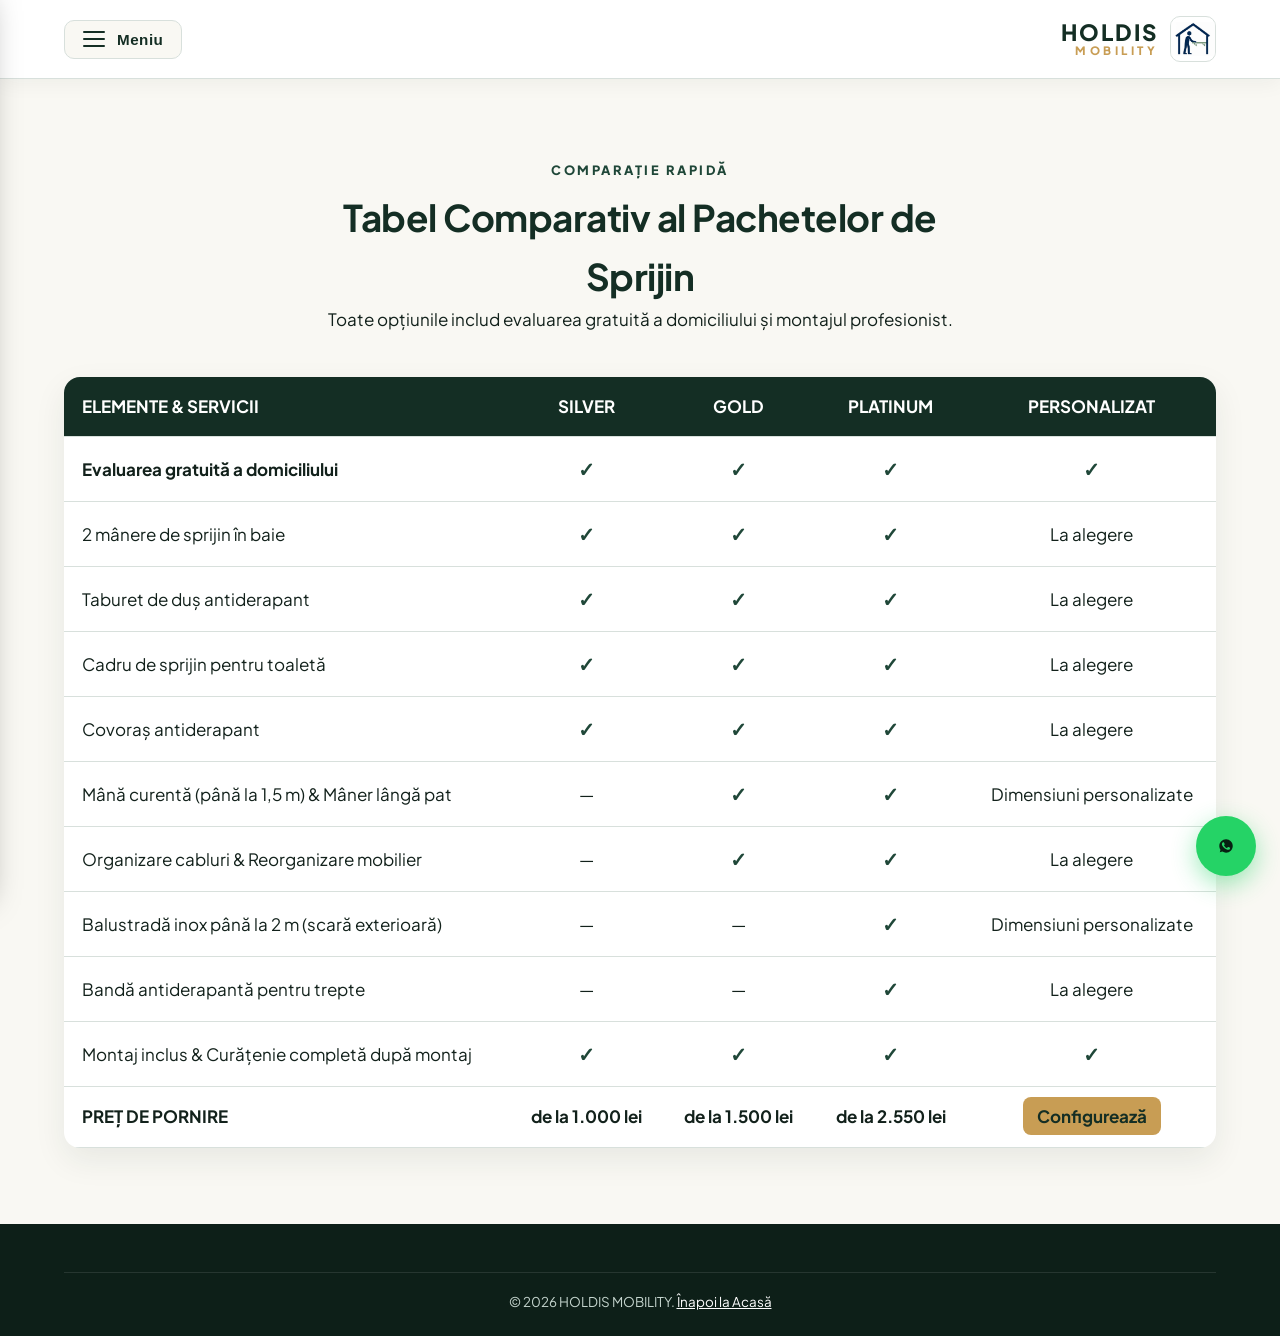
==== commit 532d04eb: "Add files via upload" ====
--- a/comparatie.html
+++ b/comparatie.html
@@ -4,6 +4,9 @@
     <meta charset="UTF-8">
     <meta name="viewport" content="width=device-width, initial-scale=1.0">
     <title>Tabel Comparativ | HOLDIS MOBILITY</title>
+    <link rel="preconnect" href="https://fonts.googleapis.com">
+    <link rel="preconnect" href="https://fonts.gstatic.com" crossorigin>
+    <link href="https://fonts.googleapis.com/css2?family=Playfair+Display:ital,wght@0,600;0,700;1,600&family=Plus+Jakarta+Sans:wght@400;500;600;700;800&display=swap" rel="stylesheet">
     <link rel="stylesheet" href="style.css">
 </head>
 <body>
@@ -24,7 +27,7 @@
                     <span class="logo-main">HOLDIS</span>
                     <span class="logo-sub">MOBILITY</span>
                 </div>
-                <img src="logo.png" alt="Logo HOLDIS MOBILITY" class="logo-img" onerror="this.src='https://placehold.co/96x96/142E24/F9F8F3?text=HM'">
+                <img src="logo.png" alt="Logo HOLDIS MOBILITY" class="logo-img" onerror="this.src='https://placehold.co/96x96/142E24/FFFFFF?text=HM'">
             </a>
         </div>
     </header>
@@ -50,8 +53,8 @@
         <div class="container">
             <div class="section-head-dark">
                 <span class="kicker-forest">COMPARAȚIE RAPIDĂ</span>
-                <h1>Tabel Comparativ al Soluțiilor</h1>
-                <p>Toate opțiunile includ evaluarea gratuită cu kinetoterapeut și montajul profesionist.</p>
+                <h1>Tabel Comparativ al Pachetelor de Sprijin</h1>
+                <p>Toate opțiunile includ evaluarea gratuită a domiciliului și montajul profesionist.</p>
             </div>
 
             <div class="table-wrap">
@@ -67,7 +70,7 @@
                     </thead>
                     <tbody>
                         <tr>
-                            <td><strong>Evaluare Gratuită cu Kinetoterapeut</strong></td>
+                            <td><strong>Evaluarea gratuită a domiciliului</strong></td>
                             <td class="yes">✓</td>
                             <td class="yes">✓</td>
                             <td class="yes">✓</td>
@@ -81,7 +84,7 @@
                             <td>La alegere</td>
                         </tr>
                         <tr>
-                            <td>Taburet de duș & Covoraș antiderapant</td>
+                            <td>Taburet de duș antiderapant</td>
                             <td class="yes">✓</td>
                             <td class="yes">✓</td>
                             <td class="yes">✓</td>
@@ -95,11 +98,18 @@
                             <td>La alegere</td>
                         </tr>
                         <tr>
-                            <td>Mână curentă (până la 1,5 m) & Mâner pat</td>
+                            <td>Covoraș antiderapant</td>
+                            <td class="yes">✓</td>
+                            <td class="yes">✓</td>
+                            <td class="yes">✓</td>
+                            <td>La alegere</td>
+                        </tr>
+                        <tr>
+                            <td>Mână curentă (până la 1,5 m) & Mâner lângă pat</td>
                             <td class="no">—</td>
                             <td class="yes">✓</td>
                             <td class="yes">✓</td>
-                            <td>La alegere</td>
+                            <td>Dimensiuni personalizate</td>
                         </tr>
                         <tr>
                             <td>Organizare cabluri & Reorganizare mobilier</td>
@@ -113,10 +123,17 @@
                             <td class="no">—</td>
                             <td class="no">—</td>
                             <td class="yes">✓</td>
+                            <td>Dimensiuni personalizate</td>
+                        </tr>
+                        <tr>
+                            <td>Bandă antiderapantă pentru trepte</td>
+                            <td class="no">—</td>
+                            <td class="no">—</td>
+                            <td class="yes">✓</td>
                             <td>La alegere</td>
                         </tr>
                         <tr>
-                            <td>Montaj, consultanță utilizare & curățenie</td>
+                            <td>Montaj inclus & Curățenie completă după montaj</td>
                             <td class="yes">✓</td>
                             <td class="yes">✓</td>
                             <td class="yes">✓</td>
@@ -125,7 +142,7 @@
                     </tbody>
                     <tfoot>
                         <tr>
-                            <td><strong>PREȚ ORIENTATIV</strong></td>
+                            <td><strong>PREȚ DE PORNIRE</strong></td>
                             <td><strong>de la 1.000 lei</strong></td>
                             <td><strong>de la 1.500 lei</strong></td>
                             <td><strong>de la 2.550 lei</strong></td>
--- a/style.css
+++ b/style.css
@@ -1,8 +1,8 @@
 /* ==========================================================================
-   PALETA FOREST GREEN & CREM / ALB (HOLDIS MOBILITY)
+   PALETA FOREST GREEN & CREM / ALB + FONTURI ESTETICE (HOLDIS MOBILITY)
    ========================================================================== */
 :root {
-    --forest-dark: #142E24;      /* Forest Green profund pentru sectiuni de contrast */
+    --forest-dark: #142E24;      /* Forest Green profund */
     --forest-mid: #1F4738;       /* Forest Green secundar */
     --forest-light: #E4EFEA;     /* Ton deschis de salvie/verde */
     --cream-bg: #F9F8F3;         /* Crem cald si luminos */
@@ -14,6 +14,8 @@
     --border-soft: #D8E0DC;
     --radius: 16px;
     --shadow-soft: 0 12px 32px rgba(20, 46, 36, 0.08);
+    --font-sans: 'Plus Jakarta Sans', -apple-system, BlinkMacSystemFont, "Segoe UI", Roboto, sans-serif;
+    --font-serif: 'Playfair Display', Georgia, serif;
 }
 
 * {
@@ -27,7 +29,7 @@
 }
 
 body {
-    font-family: -apple-system, BlinkMacSystemFont, "Segoe UI", Roboto, Helvetica, Arial, sans-serif;
+    font-family: var(--font-sans);
     background-color: var(--cream-bg);
     color: var(--text-dark);
     line-height: 1.6;
@@ -41,39 +43,41 @@
 }
 
 /* ==========================================================================
-   HEADER: HAMBURGER IN STANGA, LOGO IN DREAPTA
+   HEADER ALB: HAMBURGER IN STANGA, LOGO IN DREAPTA
    ========================================================================== */
 .site-header {
-    background-color: var(--forest-dark);
-    color: var(--white);
+    background-color: var(--white);
+    color: var(--forest-dark);
     position: sticky;
     top: 0;
     z-index: 200;
-    border-bottom: 1px solid rgba(255, 255, 255, 0.1);
+    border-bottom: 1px solid var(--border-soft);
+    box-shadow: 0 4px 20px rgba(20, 46, 36, 0.05);
 }
 
 .header-inner {
     display: flex;
     justify-content: space-between;
     align-items: center;
-    height: 76px;
+    height: 78px;
 }
 
 .hamburger-btn {
     display: inline-flex;
     align-items: center;
     gap: 12px;
-    background: rgba(255, 255, 255, 0.08);
-    border: 1px solid rgba(255, 255, 255, 0.2);
-    color: var(--white);
-    padding: 10px 16px;
+    background: var(--cream-bg);
+    border: 1px solid var(--border-soft);
+    color: var(--forest-dark);
+    padding: 10px 18px;
     border-radius: 10px;
     cursor: pointer;
-    transition: background 0.2s;
+    transition: all 0.2s;
 }
 
 .hamburger-btn:hover {
-    background: rgba(255, 255, 255, 0.18);
+    background: var(--forest-light);
+    border-color: var(--forest-dark);
 }
 
 .ham-Lines {
@@ -87,14 +91,15 @@
     display: block;
     height: 2px;
     width: 100%;
-    background-color: var(--white);
+    background-color: var(--forest-dark);
     border-radius: 2px;
 }
 
 .ham-label {
-    font-weight: 600;
+    font-weight: 700;
     font-size: 0.95rem;
     letter-spacing: 0.5px;
+    color: var(--forest-dark);
 }
 
 .brand-logo {
@@ -115,12 +120,12 @@
     font-size: 1.4rem;
     font-weight: 800;
     letter-spacing: 2px;
-    color: var(--white);
+    color: var(--forest-dark);
 }
 
 .logo-sub {
     font-size: 0.72rem;
-    font-weight: 700;
+    font-weight: 800;
     letter-spacing: 3.5px;
     color: var(--gold-accent);
 }
@@ -130,7 +135,7 @@
     height: 46px;
     border-radius: 10px;
     object-fit: contain;
-    border: 1px solid rgba(255, 255, 255, 0.25);
+    border: 1px solid var(--border-soft);
 }
 
 /* ==========================================================================
@@ -244,11 +249,11 @@
 }
 
 /* ==========================================================================
-   HERO COVER CU TEXT IN STANGA & BUTON WHATSAPP
+   HERO COVER CU STIL DE SCRIS ESTETIC / EDITORIAL
    ========================================================================== */
 .hero-cover {
     position: relative;
-    min-height: 540px;
+    min-height: 560px;
     background-size: cover;
     background-position: center;
     display: flex;
@@ -257,33 +262,57 @@
 
 .hero-overlay {
     width: 100%;
-    min-height: 540px;
-    display: flex;
-    align-items: center;
-    background: linear-gradient(90deg, rgba(20, 46, 36, 0.94) 0%, rgba(20, 46, 36, 0.78) 48%, rgba(20, 46, 36, 0.25) 100%);
-    padding: 64px 0;
+    min-height: 560px;
+    display: flex;
+    align-items: center;
+    background: linear-gradient(90deg, rgba(16, 38, 30, 0.94) 0%, rgba(20, 46, 36, 0.78) 50%, rgba(20, 46, 36, 0.2) 100%);
+    padding: 72px 0;
 }
 
 .hero-content-left {
-    max-width: 640px;
+    max-width: 670px;
     margin-left: max(24px, calc((100vw - 1200px) / 2 + 24px));
     color: var(--white);
 }
 
+.hero-editorial-badge {
+    display: inline-flex;
+    align-items: center;
+    gap: 12px;
+    margin-bottom: 18px;
+}
+
+.badge-line {
+    width: 38px;
+    height: 2px;
+    background-color: var(--gold-accent);
+    display: inline-block;
+}
+
 .hero-kicker {
-    display: inline-block;
-    font-size: 0.9rem;
-    font-weight: 800;
-    letter-spacing: 3px;
+    font-size: 0.88rem;
+    font-weight: 800;
+    letter-spacing: 4px;
     color: var(--gold-accent);
-    margin-bottom: 12px;
-}
-
-.hero-content-left h1 {
-    font-size: 3.1rem;
-    line-height: 1.12;
-    font-weight: 800;
-    margin-bottom: 28px;
+    text-transform: uppercase;
+}
+
+.hero-aesthetic-title {
+    font-family: var(--font-serif);
+    font-size: 3.6rem;
+    line-height: 1.14;
+    font-weight: 600;
+    letter-spacing: -0.5px;
+    margin-bottom: 34px;
+    color: #FFFFFF;
+    text-shadow: 0 8px 24px rgba(0, 0, 0, 0.28);
+}
+
+.hero-aesthetic-title em {
+    font-style: italic;
+    font-weight: 600;
+    color: #F3DFBA;
+    display: block;
 }
 
 .btn-hero-whatsapp {
@@ -292,9 +321,9 @@
     gap: 12px;
     background-color: var(--whatsapp-green);
     color: #082212;
-    font-size: 1.1rem;
-    font-weight: 800;
-    padding: 16px 32px;
+    font-size: 1.08rem;
+    font-weight: 800;
+    padding: 16px 34px;
     border-radius: 50px;
     text-decoration: none;
     box-shadow: 0 10px 28px rgba(37, 211, 102, 0.35);
@@ -332,13 +361,14 @@
 
 .section-head-dark h1,
 .section-head-dark h2 {
-    font-size: 2.2rem;
+    font-size: 2.3rem;
     color: var(--forest-dark);
     margin-top: 6px;
+    letter-spacing: -0.5px;
 }
 
 .section-head-light h2 {
-    font-size: 2.2rem;
+    font-size: 2.3rem;
     color: var(--white);
     margin-top: 6px;
 }
@@ -346,7 +376,7 @@
 .kicker-forest {
     font-size: 0.8rem;
     font-weight: 800;
-    letter-spacing: 2px;
+    letter-spacing: 2.5px;
     color: var(--forest-mid);
     text-transform: uppercase;
 }
@@ -354,81 +384,14 @@
 .kicker-gold {
     font-size: 0.8rem;
     font-weight: 800;
-    letter-spacing: 2px;
+    letter-spacing: 2.5px;
     color: var(--gold-accent);
     text-transform: uppercase;
 }
 
 /* ==========================================================================
-   PACHETE SUB HERO + BIFA EVALUARE GRATUITA
+   PACHETE DE SPRIJIN
    ========================================================================== */
-.free-eval-value-bar {
-    background-color: var(--forest-dark);
-    color: var(--white);
-    padding: 20px 26px;
-    border-radius: var(--radius);
-    display: flex;
-    justify-content: space-between;
-    align-items: center;
-    gap: 20px;
-    flex-wrap: wrap;
-    margin-top: -110px;
-    margin-bottom: 40px;
-    position: relative;
-    z-index: 10;
-    box-shadow: 0 16px 36px rgba(20, 46, 36, 0.22);
-    border: 1px solid rgba(200, 157, 84, 0.4);
-}
-
-.eval-toggle-label {
-    display: flex;
-    align-items: center;
-    gap: 16px;
-}
-
-.eval-toggle-label input {
-    display: none;
-}
-
-.eval-checkmark {
-    width: 36px;
-    height: 36px;
-    border-radius: 10px;
-    background-color: var(--gold-accent);
-    color: var(--forest-dark);
-    font-weight: 900;
-    font-size: 1.3rem;
-    display: flex;
-    align-items: center;
-    justify-content: center;
-    flex-shrink: 0;
-}
-
-.eval-text {
-    display: flex;
-    flex-direction: column;
-}
-
-.eval-text strong {
-    font-size: 1.05rem;
-}
-
-.eval-text span {
-    font-size: 0.88rem;
-    color: #C5D6CE;
-}
-
-.btn-eval-trigger {
-    background-color: var(--gold-accent);
-    color: var(--forest-dark);
-    border: none;
-    padding: 12px 22px;
-    border-radius: 10px;
-    font-weight: 800;
-    cursor: pointer;
-    font-size: 0.92rem;
-}
-
 .packages-grid-4 {
     display: grid;
     grid-template-columns: repeat(auto-fit, minmax(260px, 1fr));
@@ -532,8 +495,9 @@
 
 .pkg-list li {
     font-size: 0.92rem;
-    margin-bottom: 8px;
+    margin-bottom: 9px;
     color: var(--text-dark);
+    line-height: 1.45;
 }
 
 .btn-pkg-select,
@@ -594,17 +558,84 @@
 }
 
 /* ==========================================================================
-   DE CE NOI? (FOREST GREEN + KINETOTERAPEUT)
+   CITAT & STUDII (MUTATE IMEDIAT DUPA PACHETE, PE FUNDAL FOREST GREEN)
    ========================================================================== */
-.kineto-highlight-banner {
-    background: rgba(255, 255, 255, 0.08);
-    border: 1px solid rgba(200, 157, 84, 0.5);
+.quote-and-studies {
+    padding: 72px 0;
+}
+
+.quote-inner {
+    max-width: 850px;
+    margin: 0 auto 48px;
+    text-align: center;
+}
+
+.quote-mark {
+    font-family: var(--font-serif);
+    font-size: 4.5rem;
+    line-height: 0.5;
+    color: var(--gold-accent);
+    display: block;
+    margin-bottom: 18px;
+}
+
+.quote-inner blockquote {
+    font-family: var(--font-serif);
+    font-size: 2.2rem;
+    font-weight: 600;
+    font-style: italic;
+    line-height: 1.28;
+    margin-bottom: 14px;
+    color: var(--white);
+}
+
+.quote-sub {
+    color: var(--gold-accent);
+    font-weight: 600;
+    font-size: 1.02rem;
+}
+
+.evidence-strip-forest {
+    display: grid;
+    grid-template-columns: repeat(auto-fit, minmax(280px, 1fr));
+    gap: 22px;
+}
+
+.evidence-box-forest {
+    background: rgba(255, 255, 255, 0.06);
+    border: 1px solid rgba(200, 157, 84, 0.35);
+    padding: 28px 24px;
     border-radius: var(--radius);
-    padding: 26px 30px;
+    text-align: center;
+}
+
+.evidence-box-forest strong {
+    display: block;
+    font-size: 2.6rem;
+    color: var(--gold-accent);
+    font-weight: 800;
+    line-height: 1.1;
+    margin-bottom: 8px;
+}
+
+.evidence-box-forest span {
+    font-size: 0.95rem;
+    color: #E2ECE8;
+}
+
+/* ==========================================================================
+   DE CE SA NE ALEGI? (PE FUNDAL CREM PENTRU CONTRAST ALTERNATIV)
+   ========================================================================== */
+.kineto-highlight-light {
+    background: var(--white);
+    border: 2px solid var(--forest-dark);
+    border-radius: var(--radius);
+    padding: 28px 32px;
     display: flex;
     align-items: center;
     gap: 22px;
     margin-bottom: 36px;
+    box-shadow: var(--shadow-soft);
 }
 
 .kineto-icon {
@@ -613,13 +644,13 @@
 
 .kineto-info h3 {
     font-size: 1.4rem;
-    color: var(--gold-accent);
-    margin-bottom: 4px;
+    color: var(--forest-dark);
+    margin-bottom: 6px;
 }
 
 .kineto-info p {
-    color: #DCE8E2;
-    font-size: 0.98rem;
+    color: var(--text-muted);
+    font-size: 1rem;
 }
 
 .why-grid-5 {
@@ -628,11 +659,12 @@
     gap: 18px;
 }
 
-.why-forest-card {
-    background: rgba(255, 255, 255, 0.05);
-    border: 1px solid rgba(255, 255, 255, 0.12);
+.why-light-card {
+    background: var(--white);
+    border: 1px solid var(--border-soft);
     padding: 24px 20px;
     border-radius: var(--radius);
+    box-shadow: var(--shadow-soft);
 }
 
 .why-num {
@@ -641,140 +673,207 @@
     font-size: 0.85rem;
 }
 
-.why-forest-card h4 {
+.why-light-card h4 {
     font-size: 1.12rem;
+    color: var(--forest-dark);
     margin: 8px 0;
 }
 
-.why-forest-card p {
+.why-light-card p {
     font-size: 0.9rem;
-    color: #C7D8D0;
+    color: var(--text-muted);
 }
 
 /* ==========================================================================
-   ARIA DE LUCRU: BUCURESTI - ILFOV - PRAHOVA
+   ARIA DE ACOPERIRE: DESIGN ARHITECTURAL, DINAMIC SI DE IMPACT
    ========================================================================== */
-.coverage-showcase {
-    background-color: var(--white);
-    border: 2px solid var(--forest-dark);
+.coverage-dynamic-wrap {
+    display: flex;
+    flex-direction: column;
+    gap: 36px;
+}
+
+.coverage-header-row {
+    display: flex;
+    justify-content: space-between;
+    align-items: flex-end;
+    gap: 24px;
+    flex-wrap: wrap;
+    border-bottom: 1px solid rgba(255, 255, 255, 0.14);
+    padding-bottom: 28px;
+}
+
+.coverage-header-row h2 {
+    font-size: 2.4rem;
+    color: var(--white);
+    margin: 6px 0 10px;
+}
+
+.coverage-lead {
+    max-width: 680px;
+    color: #CDE0D8;
+    font-size: 1.02rem;
+}
+
+.coverage-live-pill {
+    display: inline-flex;
+    align-items: center;
+    gap: 10px;
+    background: rgba(37, 211, 102, 0.14);
+    border: 1px solid rgba(37, 211, 102, 0.45);
+    color: #E8FFF0;
+    padding: 10px 18px;
+    border-radius: 50px;
+    font-size: 0.88rem;
+    font-weight: 700;
+}
+
+.pulse-dot {
+    width: 10px;
+    height: 10px;
+    border-radius: 50%;
+    background-color: var(--whatsapp-green);
+    box-shadow: 0 0 0 0 rgba(37, 211, 102, 0.7);
+    animation: pulseGlow 2s infinite;
+}
+
+@keyframes pulseGlow {
+    0% { box-shadow: 0 0 0 0 rgba(37, 211, 102, 0.7); }
+    70% { box-shadow: 0 0 0 10px rgba(37, 211, 102, 0); }
+    100% { box-shadow: 0 0 0 0 rgba(37, 211, 102, 0); }
+}
+
+.coverage-cards-grid {
+    display: grid;
+    grid-template-columns: repeat(auto-fit, minmax(310px, 1fr));
+    gap: 24px;
+}
+
+.region-card {
+    background: rgba(255, 255, 255, 0.05);
+    border: 1px solid rgba(255, 255, 255, 0.14);
+    border-radius: 18px;
+    padding: 30px 26px;
+    display: flex;
+    flex-direction: column;
+    transition: transform 0.25s ease, border-color 0.25s ease;
+}
+
+.region-card:hover {
+    transform: translateY(-4px);
+    border-color: var(--gold-accent);
+}
+
+.region-card-featured {
+    background: linear-gradient(145deg, rgba(200, 157, 84, 0.16) 0%, rgba(255, 255, 255, 0.05) 100%);
+    border: 1.5px solid var(--gold-accent);
+}
+
+.region-top {
+    display: flex;
+    justify-content: space-between;
+    align-items: center;
+    margin-bottom: 14px;
+}
+
+.region-code {
+    font-size: 0.78rem;
+    font-weight: 800;
+    letter-spacing: 2px;
+    color: var(--gold-accent);
+}
+
+.region-badge {
+    font-size: 0.75rem;
+    font-weight: 700;
+    background: rgba(255, 255, 255, 0.1);
+    color: var(--white);
+    padding: 4px 12px;
+    border-radius: 20px;
+}
+
+.badge-accent {
+    background: var(--gold-accent);
+    color: var(--forest-dark);
+}
+
+.region-card h3 {
+    font-size: 1.85rem;
+    font-weight: 800;
+    letter-spacing: 1px;
+    color: var(--white);
+    margin-bottom: 10px;
+}
+
+.region-desc {
+    color: #C9DDD4;
+    font-size: 0.94rem;
+    margin-bottom: 22px;
+    flex-grow: 1;
+}
+
+.region-tags {
+    display: flex;
+    flex-wrap: wrap;
+    gap: 8px;
+}
+
+.region-tags span {
+    background: rgba(12, 28, 22, 0.55);
+    border: 1px solid rgba(255, 255, 255, 0.12);
+    color: #E6F0EC;
+    font-size: 0.8rem;
+    font-weight: 600;
+    padding: 5px 11px;
+    border-radius: 8px;
+}
+
+.coverage-bottom-bar {
+    background: var(--white);
+    color: var(--forest-dark);
+    padding: 24px 30px;
     border-radius: var(--radius);
-    padding: 40px 32px;
-    text-align: center;
-    box-shadow: var(--shadow-soft);
-}
-
-.coverage-text h2 {
-    font-size: 2rem;
-    color: var(--forest-dark);
-    margin: 4px 0 8px;
-}
-
-.coverage-text p {
-    color: var(--text-muted);
-    margin-bottom: 30px;
-}
-
-.coverage-badges {
-    display: flex;
-    align-items: center;
-    justify-content: center;
-    gap: 16px;
+    display: flex;
+    justify-content: space-between;
+    align-items: center;
+    gap: 20px;
     flex-wrap: wrap;
 }
 
-.city-card {
-    background-color: var(--forest-dark);
-    color: var(--white);
-    padding: 20px 30px;
-    border-radius: 14px;
-    min-width: 230px;
+.cbb-text {
     display: flex;
     flex-direction: column;
-    align-items: center;
-}
-
-.city-pin {
-    font-size: 1.6rem;
-    margin-bottom: 4px;
-}
-
-.city-card strong {
-    font-size: 1.3rem;
-    letter-spacing: 1px;
-    color: var(--gold-accent);
-}
-
-.city-card small {
-    color: #D2E0DA;
-    font-size: 0.84rem;
-    margin-top: 2px;
-}
-
-.city-connector {
-    width: 36px;
-    height: 3px;
-    background-color: var(--gold-accent);
-}
-
-/* ==========================================================================
-   CITAT, DOVEZI SI RECENZII
-   ========================================================================== */
-.quote-section {
-    padding: 64px 0;
-    text-align: center;
-}
-
-.quote-inner {
-    max-width: 820px;
-}
-
-.quote-mark {
-    font-size: 4rem;
-    line-height: 0.5;
-    color: var(--gold-accent);
-    display: block;
-    margin-bottom: 16px;
-}
-
-.quote-inner blockquote {
-    font-size: 2rem;
-    font-weight: 800;
-    font-style: italic;
-    line-height: 1.25;
-    margin-bottom: 12px;
-}
-
-.quote-sub {
-    color: var(--gold-accent);
-    font-weight: 600;
-}
-
-.evidence-strip {
-    display: grid;
-    grid-template-columns: repeat(auto-fit, minmax(260px, 1fr));
-    gap: 20px;
-    margin-bottom: 56px;
-}
-
-.evidence-item {
-    background-color: var(--forest-light);
-    padding: 24px;
-    border-radius: var(--radius);
-    text-align: center;
-}
-
-.evidence-item strong {
-    display: block;
-    font-size: 2.3rem;
-    color: var(--forest-dark);
-    font-weight: 900;
-}
-
-.evidence-item span {
+}
+
+.cbb-text strong {
+    font-size: 1.15rem;
+    color: var(--forest-dark);
+}
+
+.cbb-text span {
     font-size: 0.92rem;
     color: var(--text-muted);
 }
 
+.btn-coverage-cta {
+    background-color: var(--forest-dark);
+    color: var(--white);
+    border: none;
+    padding: 14px 26px;
+    border-radius: 10px;
+    font-weight: 800;
+    font-size: 0.95rem;
+    cursor: pointer;
+    transition: background 0.2s;
+}
+
+.btn-coverage-cta:hover {
+    background-color: var(--forest-mid);
+}
+
+/* ==========================================================================
+   RECENZII SI FAQ ACCORDION
+   ========================================================================== */
 .reviews-grid-3 {
     display: grid;
     grid-template-columns: repeat(auto-fit, minmax(300px, 1fr));
@@ -805,9 +904,6 @@
     color: var(--text-muted);
 }
 
-/* ==========================================================================
-   FAQ ACCORDION
-   ========================================================================== */
 .faq-container {
     max-width: 860px;
 }
@@ -858,7 +954,7 @@
 }
 
 /* ==========================================================================
-   CONFIGURATOR DINAMIC
+   CONFIGURATOR DINAMIC, TABEL, MODAL & FOOTER
    ========================================================================== */
 .dynamic-config-layout {
     display: grid;
@@ -1047,9 +1143,6 @@
     cursor: pointer;
 }
 
-/* ==========================================================================
-   TABEL COMPARATIV & LEGAL
-   ========================================================================== */
 .table-wrap {
     overflow-x: auto;
     background: var(--white);
@@ -1106,9 +1199,6 @@
     margin-top: 24px;
 }
 
-/* ==========================================================================
-   POP-UP CENTRAL "MULTUMIM" & MODAL RAPID
-   ========================================================================== */
 .modal-backdrop {
     position: fixed;
     inset: 0;
@@ -1175,9 +1265,6 @@
     margin-bottom: 22px;
 }
 
-/* ==========================================================================
-   WIDGET WHATSAPP FIX DREAPTA-JOS
-   ========================================================================== */
 .whatsapp-float {
     position: fixed;
     bottom: 24px;
@@ -1219,9 +1306,6 @@
     opacity: 1;
 }
 
-/* ==========================================================================
-   FOOTER
-   ========================================================================== */
 .site-footer {
     background-color: #0D1F18;
     color: #C4D4CD;
@@ -1229,6 +1313,10 @@
     font-size: 0.9rem;
 }
 
+.footer-logo-text .logo-main {
+    color: var(--white);
+}
+
 .footer-grid {
     display: grid;
     grid-template-columns: repeat(auto-fit, minmax(240px, 1fr));
@@ -1262,16 +1350,14 @@
 }
 
 @media (max-width: 860px) {
-    .hero-content-left h1 {
-        font-size: 2.2rem;
-    }
-    .free-eval-value-bar {
-        margin-top: -30px;
+    .hero-aesthetic-title {
+        font-size: 2.5rem;
     }
     .dynamic-config-layout {
         grid-template-columns: 1fr;
     }
-    .city-connector {
-        display: none;
+    .kineto-highlight-light {
+        flex-direction: column;
+        text-align: center;
     }
 }
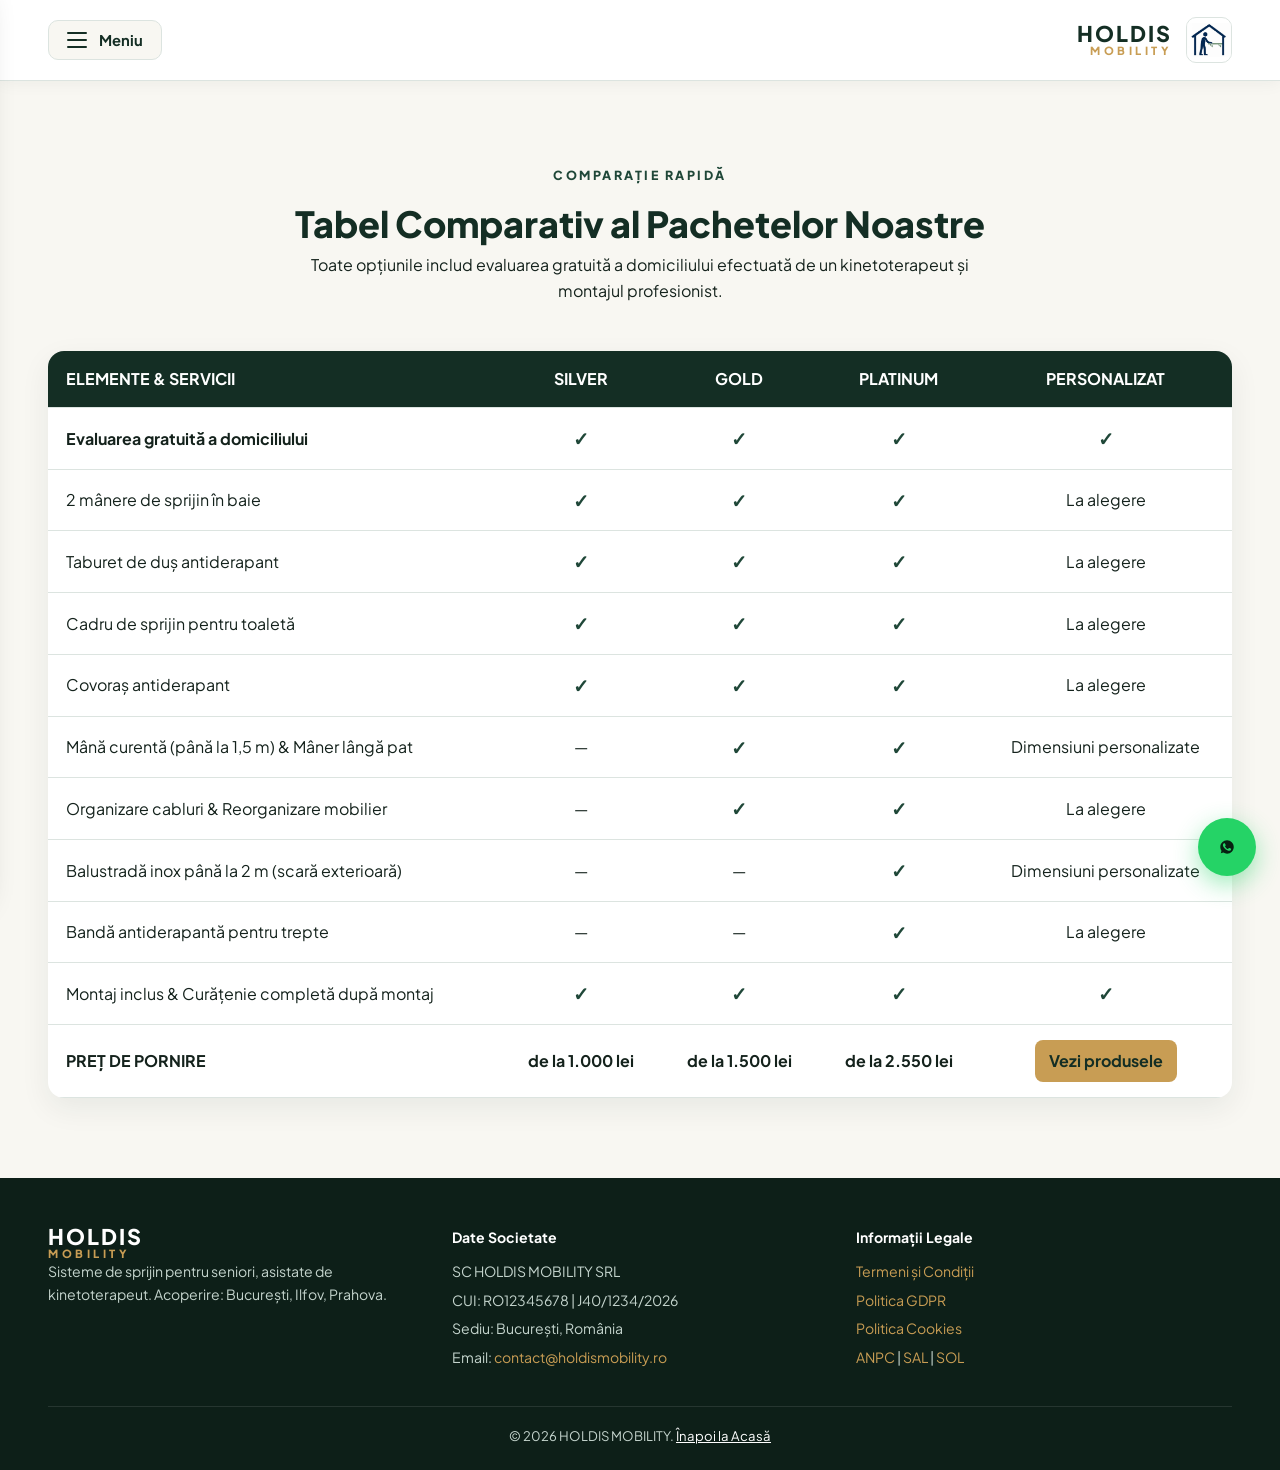
==== commit 6ac2624c: "Add files via upload" ====
--- a/comparatie.html
+++ b/comparatie.html
@@ -36,25 +36,31 @@
     <aside class="side-drawer" id="sideDrawer" aria-hidden="true">
         <div class="drawer-header">
             <span class="drawer-title">Navigare</span>
-            <button type="button" class="drawer-close" onclick="toggleDrawerMenu()">&times;</button>
+            <button type="button" class="drawer-close" onclick="toggleDrawerMenu()" aria-label="Închide meniul">&times;</button>
         </div>
         <nav class="drawer-nav">
             <a href="index.html">Acasă</a>
-            <a href="configurator.html">Configurare dinamică</a>
+            <a href="produse.html">Produse și servicii</a>
             <a href="comparatie.html" class="active">Tabel comparativ</a>
+            <a href="index.html#aria-lucru">Aria de acoperire</a>
             <a href="index.html#de-ce-noi">De ce noi?</a>
-            <a href="index.html#aria-lucru">Aria de acoperire</a>
             <a href="index.html#faq">Întrebări frecvente (FAQ)</a>
             <a href="legal.html">Informații legale & GDPR</a>
         </nav>
+        <div class="drawer-footer">
+            <a href="https://wa.me/40722000000?text=Bun%C4%83%20ziua!%20Doresc%20informa%C8%9Bii%20despre%20serviciile%20Holdis%20Mobility." target="_blank" rel="noopener" class="btn-whatsapp-full">
+                💬 Scrie-ne pe WhatsApp
+            </a>
+            <a href="mailto:contact@holdismobility.ro" class="drawer-mail">✉ contact@holdismobility.ro</a>
+        </div>
     </aside>
 
     <main class="section section-cream">
         <div class="container">
             <div class="section-head-dark">
                 <span class="kicker-forest">COMPARAȚIE RAPIDĂ</span>
-                <h1>Tabel Comparativ al Pachetelor de Sprijin</h1>
-                <p>Toate opțiunile includ evaluarea gratuită a domiciliului și montajul profesionist.</p>
+                <h1>Tabel Comparativ al Pachetelor Noastre</h1>
+                <p>Toate opțiunile includ evaluarea gratuită a domiciliului efectuată de un kinetoterapeut și montajul profesionist.</p>
             </div>
 
             <div class="table-wrap">
@@ -146,7 +152,7 @@
                             <td><strong>de la 1.000 lei</strong></td>
                             <td><strong>de la 1.500 lei</strong></td>
                             <td><strong>de la 2.550 lei</strong></td>
-                            <td><a href="configurator.html" class="table-btn">Configurează</a></td>
+                            <td><a href="produse.html" class="table-btn">Vezi produsele</a></td>
                         </tr>
                     </tfoot>
                 </table>
@@ -161,6 +167,33 @@
 
     <footer class="site-footer">
         <div class="container">
+            <div class="footer-grid">
+                <div class="footer-col">
+                    <div class="logo-text footer-logo-text">
+                        <span class="logo-main">HOLDIS</span>
+                        <span class="logo-sub">MOBILITY</span>
+                    </div>
+                    <p>Sisteme de sprijin pentru seniori, asistate de kinetoterapeut. Acoperire: București, Ilfov, Prahova.</p>
+                </div>
+                <div class="footer-col">
+                    <h4>Date Societate</h4>
+                    <ul class="footer-list">
+                        <li>SC HOLDIS MOBILITY SRL</li>
+                        <li>CUI: RO12345678 | J40/1234/2026</li>
+                        <li>Sediu: București, România</li>
+                        <li>Email: <a href="mailto:contact@holdismobility.ro">contact@holdismobility.ro</a></li>
+                    </ul>
+                </div>
+                <div class="footer-col">
+                    <h4>Informații Legale</h4>
+                    <ul class="footer-list">
+                        <li><a href="legal.html#termeni">Termeni și Condiții</a></li>
+                        <li><a href="legal.html#gdpr">Politica GDPR</a></li>
+                        <li><a href="legal.html#cookies">Politica Cookies</a></li>
+                        <li><a href="https://anpc.ro/" target="_blank" rel="noopener">ANPC</a> | <a href="https://anpc.ro/ce-este-sal/" target="_blank" rel="noopener">SAL</a> | <a href="https://ec.europa.eu/consumers/odr" target="_blank" rel="noopener">SOL</a></li>
+                    </ul>
+                </div>
+            </div>
             <div class="footer-bottom">
                 &copy; <span class="currentYear"></span> HOLDIS MOBILITY. <a href="index.html" style="color:#fff;">Înapoi la Acasă</a>
             </div>
--- a/style.css
+++ b/style.css
@@ -1,19 +1,19 @@
 /* ==========================================================================
-   PALETA FOREST GREEN & CREM / ALB + FONTURI ESTETICE (HOLDIS MOBILITY)
+   STYLE.CSS COMPLET - HOLDIS MOBILITY (HOME + PRODUSE INDIVIDUALE + RESPONSIVE)
    ========================================================================== */
 :root {
-    --forest-dark: #142E24;      /* Forest Green profund */
-    --forest-mid: #1F4738;       /* Forest Green secundar */
-    --forest-light: #E4EFEA;     /* Ton deschis de salvie/verde */
-    --cream-bg: #F9F8F3;         /* Crem cald si luminos */
+    --forest-dark: #142E24;
+    --forest-mid: #1F4738;
+    --forest-light: #E8F0EC;
+    --cream-bg: #F8F7F2;
     --white: #FFFFFF;
-    --gold-accent: #C89D54;      /* Accent cald nobil */
+    --gold-accent: #C89D54;
     --whatsapp-green: #25D366;
-    --text-dark: #12211B;
-    --text-muted: #52635B;
-    --border-soft: #D8E0DC;
+    --text-dark: #14221C;
+    --text-muted: #53645C;
+    --border-soft: #DCE4E0;
     --radius: 16px;
-    --shadow-soft: 0 12px 32px rgba(20, 46, 36, 0.08);
+    --shadow-soft: 0 10px 30px rgba(20, 46, 36, 0.07);
     --font-sans: 'Plus Jakarta Sans', -apple-system, BlinkMacSystemFont, "Segoe UI", Roboto, sans-serif;
     --font-serif: 'Playfair Display', Georgia, serif;
 }
@@ -33,33 +33,34 @@
     background-color: var(--cream-bg);
     color: var(--text-dark);
     line-height: 1.6;
-    font-size: 17px;
+    font-size: 16px;
+    overflow-x: hidden;
 }
 
 .container {
-    max-width: 1200px;
+    max-width: 1240px;
+    width: 100%;
     margin: 0 auto;
-    padding: 0 24px;
+    padding: 0 28px;
 }
 
 /* ==========================================================================
-   HEADER ALB: HAMBURGER IN STANGA, LOGO IN DREAPTA
+   1. HEADER ALB (HAMBURGER STANGA / LOGO DREAPTA)
    ========================================================================== */
 .site-header {
     background-color: var(--white);
-    color: var(--forest-dark);
     position: sticky;
     top: 0;
     z-index: 200;
     border-bottom: 1px solid var(--border-soft);
-    box-shadow: 0 4px 20px rgba(20, 46, 36, 0.05);
+    box-shadow: 0 2px 16px rgba(20, 46, 36, 0.05);
 }
 
 .header-inner {
     display: flex;
     justify-content: space-between;
     align-items: center;
-    height: 78px;
+    height: 80px;
 }
 
 .hamburger-btn {
@@ -72,7 +73,8 @@
     padding: 10px 18px;
     border-radius: 10px;
     cursor: pointer;
-    transition: all 0.2s;
+    font-family: inherit;
+    transition: all 0.2s ease;
 }
 
 .hamburger-btn:hover {
@@ -84,7 +86,7 @@
     display: flex;
     flex-direction: column;
     gap: 5px;
-    width: 22px;
+    width: 20px;
 }
 
 .ham-Lines span {
@@ -97,15 +99,14 @@
 
 .ham-label {
     font-weight: 700;
-    font-size: 0.95rem;
-    letter-spacing: 0.5px;
+    font-size: 0.92rem;
     color: var(--forest-dark);
 }
 
 .brand-logo {
     display: flex;
     align-items: center;
-    gap: 12px;
+    gap: 14px;
     text-decoration: none;
     text-align: right;
 }
@@ -117,14 +118,14 @@
 }
 
 .logo-main {
-    font-size: 1.4rem;
+    font-size: 1.35rem;
     font-weight: 800;
     letter-spacing: 2px;
     color: var(--forest-dark);
 }
 
 .logo-sub {
-    font-size: 0.72rem;
+    font-size: 0.7rem;
     font-weight: 800;
     letter-spacing: 3.5px;
     color: var(--gold-accent);
@@ -139,12 +140,13 @@
 }
 
 /* ==========================================================================
-   SIDE DRAWER MENU
+   2. MENIU LATERAL (DRAWER)
    ========================================================================== */
 .drawer-overlay {
     position: fixed;
     inset: 0;
-    background: rgba(10, 24, 19, 0.65);
+    background: rgba(10, 24, 19, 0.6);
+    backdrop-filter: blur(2px);
     z-index: 300;
     display: none;
 }
@@ -156,8 +158,8 @@
 .side-drawer {
     position: fixed;
     top: 0;
-    left: -320px;
-    width: 300px;
+    left: -340px;
+    width: 310px;
     height: 100vh;
     background-color: var(--forest-dark);
     color: var(--white);
@@ -166,7 +168,7 @@
     display: flex;
     flex-direction: column;
     transition: left 0.3s ease;
-    box-shadow: 8px 0 30px rgba(0, 0, 0, 0.35);
+    box-shadow: 10px 0 30px rgba(0, 0, 0, 0.3);
 }
 
 .side-drawer.open {
@@ -177,12 +179,12 @@
     display: flex;
     justify-content: space-between;
     align-items: center;
-    padding-bottom: 20px;
+    padding-bottom: 18px;
     border-bottom: 1px solid rgba(255, 255, 255, 0.12);
 }
 
 .drawer-title {
-    font-size: 0.85rem;
+    font-size: 0.8rem;
     text-transform: uppercase;
     letter-spacing: 2px;
     color: var(--gold-accent);
@@ -201,15 +203,15 @@
 .drawer-nav {
     display: flex;
     flex-direction: column;
-    gap: 8px;
-    margin-top: 24px;
+    gap: 6px;
+    margin-top: 22px;
     flex-grow: 1;
 }
 
 .drawer-nav a {
     color: #E2ECE8;
     text-decoration: none;
-    font-size: 1.05rem;
+    font-size: 1rem;
     font-weight: 600;
     padding: 12px 14px;
     border-radius: 10px;
@@ -224,17 +226,17 @@
 
 .drawer-footer {
     border-top: 1px solid rgba(255, 255, 255, 0.12);
-    padding-top: 20px;
+    padding-top: 18px;
     display: flex;
     flex-direction: column;
-    gap: 12px;
+    gap: 10px;
 }
 
 .btn-whatsapp-full {
     display: block;
     text-align: center;
     background-color: var(--whatsapp-green);
-    color: #092413;
+    color: #082212;
     font-weight: 700;
     text-decoration: none;
     padding: 12px;
@@ -243,35 +245,34 @@
 
 .drawer-mail {
     color: #B9CCC4;
-    font-size: 0.88rem;
+    font-size: 0.85rem;
     text-decoration: none;
     text-align: center;
 }
 
 /* ==========================================================================
-   HERO COVER CU STIL DE SCRIS ESTETIC / EDITORIAL
+   3. HERO COVER (ALINIAT SUS - TAIE DOAR DIN PARTEA DE JOS)
    ========================================================================== */
 .hero-cover {
     position: relative;
-    min-height: 560px;
+    min-height: 540px;
     background-size: cover;
-    background-position: center;
+    background-position: center top;
+    background-repeat: no-repeat;
     display: flex;
     align-items: center;
 }
 
 .hero-overlay {
     width: 100%;
-    min-height: 560px;
-    display: flex;
-    align-items: center;
-    background: linear-gradient(90deg, rgba(16, 38, 30, 0.94) 0%, rgba(20, 46, 36, 0.78) 50%, rgba(20, 46, 36, 0.2) 100%);
+    min-height: 540px;
+    display: flex;
+    align-items: center;
+    background: linear-gradient(90deg, rgba(16, 38, 30, 0.94) 0%, rgba(20, 46, 36, 0.78) 45%, rgba(20, 46, 36, 0.15) 100%);
     padding: 72px 0;
 }
 
 .hero-content-left {
-    max-width: 670px;
-    margin-left: max(24px, calc((100vw - 1200px) / 2 + 24px));
     color: var(--white);
 }
 
@@ -279,55 +280,54 @@
     display: inline-flex;
     align-items: center;
     gap: 12px;
-    margin-bottom: 18px;
+    margin-bottom: 16px;
 }
 
 .badge-line {
-    width: 38px;
+    width: 36px;
     height: 2px;
     background-color: var(--gold-accent);
     display: inline-block;
 }
 
 .hero-kicker {
-    font-size: 0.88rem;
-    font-weight: 800;
-    letter-spacing: 4px;
+    font-size: 0.85rem;
+    font-weight: 800;
+    letter-spacing: 3.5px;
     color: var(--gold-accent);
     text-transform: uppercase;
 }
 
 .hero-aesthetic-title {
     font-family: var(--font-serif);
-    font-size: 3.6rem;
-    line-height: 1.14;
+    font-size: 3.4rem;
+    line-height: 1.15;
     font-weight: 600;
-    letter-spacing: -0.5px;
-    margin-bottom: 34px;
-    color: #FFFFFF;
-    text-shadow: 0 8px 24px rgba(0, 0, 0, 0.28);
+    max-width: 640px;
+    margin-bottom: 32px;
+    color: var(--white);
 }
 
 .hero-aesthetic-title em {
     font-style: italic;
-    font-weight: 600;
     color: #F3DFBA;
     display: block;
+    margin-top: 4px;
 }
 
 .btn-hero-whatsapp {
     display: inline-flex;
     align-items: center;
-    gap: 12px;
+    gap: 10px;
     background-color: var(--whatsapp-green);
     color: #082212;
-    font-size: 1.08rem;
-    font-weight: 800;
-    padding: 16px 34px;
+    font-size: 1.05rem;
+    font-weight: 800;
+    padding: 15px 32px;
     border-radius: 50px;
     text-decoration: none;
-    box-shadow: 0 10px 28px rgba(37, 211, 102, 0.35);
-    transition: transform 0.2s, background-color 0.2s;
+    box-shadow: 0 10px 24px rgba(37, 211, 102, 0.3);
+    transition: transform 0.2s ease, background-color 0.2s ease;
 }
 
 .btn-hero-whatsapp:hover {
@@ -336,10 +336,10 @@
 }
 
 /* ==========================================================================
-   TRANZITII SECTIUNI: CREM vs FOREST GREEN
+   4. SECTIUNI GENERALE & TITLURI
    ========================================================================== */
 .section {
-    padding: 76px 0;
+    padding: 80px 0;
 }
 
 .section-cream {
@@ -348,33 +348,34 @@
 }
 
 .section-forest {
-    background: linear-gradient(180deg, var(--forest-dark) 0%, #19382C 100%);
+    background: linear-gradient(180deg, var(--forest-dark) 0%, #18362B 100%);
     color: var(--white);
 }
 
 .section-head-dark,
 .section-head-light {
     text-align: center;
-    max-width: 700px;
-    margin: 0 auto 44px;
+    max-width: 720px;
+    margin: 0 auto 48px;
 }
 
 .section-head-dark h1,
 .section-head-dark h2 {
-    font-size: 2.3rem;
-    color: var(--forest-dark);
-    margin-top: 6px;
-    letter-spacing: -0.5px;
+    font-size: 2.25rem;
+    font-weight: 800;
+    color: var(--forest-dark);
+    margin-top: 8px;
 }
 
 .section-head-light h2 {
-    font-size: 2.3rem;
-    color: var(--white);
-    margin-top: 6px;
+    font-size: 2.25rem;
+    font-weight: 800;
+    color: var(--white);
+    margin-top: 8px;
 }
 
 .kicker-forest {
-    font-size: 0.8rem;
+    font-size: 0.78rem;
     font-weight: 800;
     letter-spacing: 2.5px;
     color: var(--forest-mid);
@@ -382,7 +383,7 @@
 }
 
 .kicker-gold {
-    font-size: 0.8rem;
+    font-size: 0.78rem;
     font-weight: 800;
     letter-spacing: 2.5px;
     color: var(--gold-accent);
@@ -390,13 +391,14 @@
 }
 
 /* ==========================================================================
-   PACHETE DE SPRIJIN
+   5. PACHETELE NOASTRE + BUTON WHATSAPP SUB PACHETE + PASI
    ========================================================================== */
 .packages-grid-4 {
     display: grid;
-    grid-template-columns: repeat(auto-fit, minmax(260px, 1fr));
-    gap: 24px;
-    margin-bottom: 56px;
+    grid-template-columns: repeat(4, 1fr);
+    gap: 22px;
+    margin-bottom: 36px;
+    align-items: stretch;
 }
 
 .pkg-card {
@@ -408,6 +410,11 @@
     display: flex;
     flex-direction: column;
     position: relative;
+    transition: transform 0.2s ease;
+}
+
+.pkg-card:hover {
+    transform: translateY(-4px);
 }
 
 .pkg-featured {
@@ -420,9 +427,9 @@
     right: 12px;
     background-color: var(--gold-accent);
     color: var(--forest-dark);
-    font-size: 0.75rem;
-    font-weight: 800;
-    padding: 4px 12px;
+    font-size: 0.72rem;
+    font-weight: 800;
+    padding: 4px 10px;
     border-radius: 20px;
     z-index: 2;
 }
@@ -431,12 +438,14 @@
     height: 185px;
     position: relative;
     background-color: var(--forest-light);
+    overflow: hidden;
 }
 
 .pkg-img-box img {
     width: 100%;
     height: 100%;
     object-fit: cover;
+    display: block;
 }
 
 .pkg-custom-visual {
@@ -447,20 +456,21 @@
 }
 
 .custom-icon-large {
-    font-size: 3.5rem;
+    font-size: 3.2rem;
 }
 
 .pkg-badge {
     position: absolute;
-    bottom: 12px;
-    left: 14px;
+    bottom: 10px;
+    left: 12px;
     background-color: var(--forest-dark);
     color: var(--white);
-    font-size: 0.75rem;
+    font-size: 0.72rem;
     font-weight: 800;
     letter-spacing: 1.5px;
-    padding: 4px 12px;
+    padding: 4px 10px;
     border-radius: 6px;
+    z-index: 2;
 }
 
 .badge-gold {
@@ -469,22 +479,25 @@
 }
 
 .pkg-content {
-    padding: 22px;
+    padding: 22px 20px;
     display: flex;
     flex-direction: column;
     flex-grow: 1;
 }
 
 .pkg-content h3 {
-    font-size: 1.35rem;
-    color: var(--forest-dark);
+    font-size: 1.25rem;
+    color: var(--forest-dark);
+    font-weight: 800;
 }
 
 .pkg-price {
-    font-size: 1.55rem;
+    font-size: 1.45rem;
     font-weight: 800;
     color: var(--forest-mid);
     margin: 6px 0 16px;
+    padding-bottom: 12px;
+    border-bottom: 1px solid var(--border-soft);
 }
 
 .pkg-list {
@@ -494,26 +507,28 @@
 }
 
 .pkg-list li {
-    font-size: 0.92rem;
+    font-size: 0.9rem;
     margin-bottom: 9px;
     color: var(--text-dark);
-    line-height: 1.45;
+    line-height: 1.4;
 }
 
 .btn-pkg-select,
 .btn-pkg-custom {
     width: 100%;
-    padding: 13px;
+    padding: 12px;
     border-radius: 10px;
     font-weight: 700;
-    font-size: 0.95rem;
+    font-size: 0.92rem;
     cursor: pointer;
     text-align: center;
     text-decoration: none;
     border: none;
+    font-family: inherit;
     background-color: var(--forest-dark);
     color: var(--white);
     transition: background 0.2s;
+    display: block;
 }
 
 .btn-pkg-custom {
@@ -521,58 +536,97 @@
     color: var(--forest-dark);
 }
 
+.btn-pkg-custom:hover {
+    background-color: #b78d46;
+}
+
 .btn-pkg-select:hover {
     background-color: var(--forest-mid);
 }
 
-/* PASII FARA TEXT DEASUPRA */
+/* Buton WhatsApp vizibil sub pachete */
+.packages-wa-wrap {
+    display: flex;
+    justify-content: center;
+    margin-bottom: 48px;
+}
+
+.btn-packages-whatsapp {
+    display: inline-flex;
+    align-items: center;
+    justify-content: center;
+    gap: 12px;
+    background-color: var(--whatsapp-green);
+    color: #082212;
+    font-size: 1.05rem;
+    font-weight: 800;
+    padding: 16px 36px;
+    border-radius: 50px;
+    text-decoration: none;
+    box-shadow: 0 10px 26px rgba(37, 211, 102, 0.3);
+    transition: transform 0.2s ease, background-color 0.2s ease;
+}
+
+.btn-packages-whatsapp:hover {
+    transform: translateY(-2px);
+    background-color: #20bd5a;
+}
+
+.btn-wa-compact {
+    padding: 13px 24px;
+    font-size: 0.94rem;
+}
+
+/* CEI 3 PASI ALINIATI SUB PACHETE */
 .steps-clean-grid {
     display: grid;
-    grid-template-columns: repeat(auto-fit, minmax(280px, 1fr));
+    grid-template-columns: repeat(3, 1fr);
     gap: 24px;
 }
 
 .step-clean-box {
-    background-color: var(--forest-light);
+    background-color: var(--white);
     padding: 26px;
     border-radius: var(--radius);
+    border: 1px solid var(--border-soft);
     border-left: 5px solid var(--forest-dark);
+    box-shadow: var(--shadow-soft);
 }
 
 .step-clean-number {
-    font-size: 0.85rem;
+    font-size: 0.82rem;
     font-weight: 900;
-    color: var(--forest-mid);
-    letter-spacing: 1px;
+    color: var(--gold-accent);
+    letter-spacing: 1.5px;
 }
 
 .step-clean-box h4 {
-    font-size: 1.2rem;
-    color: var(--forest-dark);
-    margin: 4px 0 6px;
+    font-size: 1.15rem;
+    color: var(--forest-dark);
+    margin: 6px 0;
 }
 
 .step-clean-box p {
-    font-size: 0.93rem;
+    font-size: 0.92rem;
     color: var(--text-muted);
 }
 
 /* ==========================================================================
-   CITAT & STUDII (MUTATE IMEDIAT DUPA PACHETE, PE FUNDAL FOREST GREEN)
+   6. CITAT & STUDII (3 COLOANE EGALE)
    ========================================================================== */
 .quote-and-studies {
-    padding: 72px 0;
+    padding: 76px 0;
 }
 
 .quote-inner {
-    max-width: 850px;
+    max-width: 820px;
     margin: 0 auto 48px;
     text-align: center;
 }
 
 .quote-mark {
     font-family: var(--font-serif);
-    font-size: 4.5rem;
+    font-size: 4rem;
     line-height: 0.5;
     color: var(--gold-accent);
     display: block;
@@ -581,24 +635,24 @@
 
 .quote-inner blockquote {
     font-family: var(--font-serif);
-    font-size: 2.2rem;
+    font-size: 2.1rem;
     font-weight: 600;
     font-style: italic;
-    line-height: 1.28;
-    margin-bottom: 14px;
+    line-height: 1.3;
+    margin-bottom: 12px;
     color: var(--white);
 }
 
 .quote-sub {
     color: var(--gold-accent);
     font-weight: 600;
-    font-size: 1.02rem;
+    font-size: 1rem;
 }
 
 .evidence-strip-forest {
     display: grid;
-    grid-template-columns: repeat(auto-fit, minmax(280px, 1fr));
-    gap: 22px;
+    grid-template-columns: repeat(3, 1fr);
+    gap: 24px;
 }
 
 .evidence-box-forest {
@@ -611,86 +665,30 @@
 
 .evidence-box-forest strong {
     display: block;
-    font-size: 2.6rem;
+    font-size: 2.5rem;
     color: var(--gold-accent);
     font-weight: 800;
     line-height: 1.1;
-    margin-bottom: 8px;
+    margin-bottom: 10px;
 }
 
 .evidence-box-forest span {
-    font-size: 0.95rem;
+    font-size: 0.94rem;
     color: #E2ECE8;
 }
 
 /* ==========================================================================
-   DE CE SA NE ALEGI? (PE FUNDAL CREM PENTRU CONTRAST ALTERNATIV)
+   7. ARIA DE ACOPERIRE (PANOU ARHITECTURAL FOREST GREEN IN SECTIUNE CREM)
    ========================================================================== */
-.kineto-highlight-light {
-    background: var(--white);
-    border: 2px solid var(--forest-dark);
-    border-radius: var(--radius);
-    padding: 28px 32px;
-    display: flex;
-    align-items: center;
-    gap: 22px;
-    margin-bottom: 36px;
-    box-shadow: var(--shadow-soft);
-}
-
-.kineto-icon {
-    font-size: 2.8rem;
-}
-
-.kineto-info h3 {
-    font-size: 1.4rem;
-    color: var(--forest-dark);
-    margin-bottom: 6px;
-}
-
-.kineto-info p {
-    color: var(--text-muted);
-    font-size: 1rem;
-}
-
-.why-grid-5 {
-    display: grid;
-    grid-template-columns: repeat(auto-fit, minmax(205px, 1fr));
-    gap: 18px;
-}
-
-.why-light-card {
-    background: var(--white);
-    border: 1px solid var(--border-soft);
-    padding: 24px 20px;
-    border-radius: var(--radius);
-    box-shadow: var(--shadow-soft);
-}
-
-.why-num {
-    color: var(--gold-accent);
-    font-weight: 800;
-    font-size: 0.85rem;
-}
-
-.why-light-card h4 {
-    font-size: 1.12rem;
-    color: var(--forest-dark);
-    margin: 8px 0;
-}
-
-.why-light-card p {
-    font-size: 0.9rem;
-    color: var(--text-muted);
-}
-
-/* ==========================================================================
-   ARIA DE ACOPERIRE: DESIGN ARHITECTURAL, DINAMIC SI DE IMPACT
-   ========================================================================== */
-.coverage-dynamic-wrap {
+.coverage-dynamic-panel {
+    background: linear-gradient(155deg, var(--forest-dark) 0%, #193A2E 100%);
+    color: var(--white);
+    padding: 44px 36px;
+    border-radius: 22px;
+    box-shadow: 0 20px 50px rgba(20, 46, 36, 0.16);
     display: flex;
     flex-direction: column;
-    gap: 36px;
+    gap: 32px;
 }
 
 .coverage-header-row {
@@ -700,31 +698,31 @@
     gap: 24px;
     flex-wrap: wrap;
     border-bottom: 1px solid rgba(255, 255, 255, 0.14);
-    padding-bottom: 28px;
+    padding-bottom: 24px;
 }
 
 .coverage-header-row h2 {
-    font-size: 2.4rem;
-    color: var(--white);
-    margin: 6px 0 10px;
+    font-size: 2.25rem;
+    color: var(--white);
+    margin: 6px 0 8px;
 }
 
 .coverage-lead {
     max-width: 680px;
     color: #CDE0D8;
-    font-size: 1.02rem;
+    font-size: 0.98rem;
 }
 
 .coverage-live-pill {
     display: inline-flex;
     align-items: center;
     gap: 10px;
-    background: rgba(37, 211, 102, 0.14);
+    background: rgba(37, 211, 102, 0.15);
     border: 1px solid rgba(37, 211, 102, 0.45);
     color: #E8FFF0;
     padding: 10px 18px;
     border-radius: 50px;
-    font-size: 0.88rem;
+    font-size: 0.85rem;
     font-weight: 700;
 }
 
@@ -745,18 +743,18 @@
 
 .coverage-cards-grid {
     display: grid;
-    grid-template-columns: repeat(auto-fit, minmax(310px, 1fr));
+    grid-template-columns: repeat(3, 1fr);
     gap: 24px;
 }
 
 .region-card {
     background: rgba(255, 255, 255, 0.05);
     border: 1px solid rgba(255, 255, 255, 0.14);
-    border-radius: 18px;
-    padding: 30px 26px;
+    border-radius: var(--radius);
+    padding: 28px 24px;
     display: flex;
     flex-direction: column;
-    transition: transform 0.25s ease, border-color 0.25s ease;
+    transition: transform 0.2s ease, border-color 0.2s ease;
 }
 
 .region-card:hover {
@@ -777,18 +775,18 @@
 }
 
 .region-code {
-    font-size: 0.78rem;
+    font-size: 0.76rem;
     font-weight: 800;
     letter-spacing: 2px;
     color: var(--gold-accent);
 }
 
 .region-badge {
-    font-size: 0.75rem;
+    font-size: 0.72rem;
     font-weight: 700;
-    background: rgba(255, 255, 255, 0.1);
-    color: var(--white);
-    padding: 4px 12px;
+    background: rgba(255, 255, 255, 0.12);
+    color: var(--white);
+    padding: 4px 10px;
     border-radius: 20px;
 }
 
@@ -798,40 +796,39 @@
 }
 
 .region-card h3 {
-    font-size: 1.85rem;
-    font-weight: 800;
-    letter-spacing: 1px;
-    color: var(--white);
-    margin-bottom: 10px;
+    font-size: 1.7rem;
+    font-weight: 800;
+    color: var(--white);
+    margin-bottom: 8px;
 }
 
 .region-desc {
     color: #C9DDD4;
-    font-size: 0.94rem;
-    margin-bottom: 22px;
+    font-size: 0.92rem;
+    margin-bottom: 20px;
     flex-grow: 1;
 }
 
 .region-tags {
     display: flex;
     flex-wrap: wrap;
-    gap: 8px;
+    gap: 6px;
 }
 
 .region-tags span {
-    background: rgba(12, 28, 22, 0.55);
+    background: rgba(12, 28, 22, 0.65);
     border: 1px solid rgba(255, 255, 255, 0.12);
     color: #E6F0EC;
-    font-size: 0.8rem;
+    font-size: 0.78rem;
     font-weight: 600;
-    padding: 5px 11px;
-    border-radius: 8px;
+    padding: 4px 10px;
+    border-radius: 6px;
 }
 
 .coverage-bottom-bar {
     background: var(--white);
     color: var(--forest-dark);
-    padding: 24px 30px;
+    padding: 22px 28px;
     border-radius: var(--radius);
     display: flex;
     justify-content: space-between;
@@ -846,12 +843,11 @@
 }
 
 .cbb-text strong {
-    font-size: 1.15rem;
-    color: var(--forest-dark);
+    font-size: 1.1rem;
 }
 
 .cbb-text span {
-    font-size: 0.92rem;
+    font-size: 0.9rem;
     color: var(--text-muted);
 }
 
@@ -859,11 +855,12 @@
     background-color: var(--forest-dark);
     color: var(--white);
     border: none;
-    padding: 14px 26px;
+    padding: 13px 24px;
     border-radius: 10px;
-    font-weight: 800;
-    font-size: 0.95rem;
+    font-weight: 700;
+    font-size: 0.92rem;
     cursor: pointer;
+    font-family: inherit;
     transition: background 0.2s;
 }
 
@@ -872,11 +869,72 @@
 }
 
 /* ==========================================================================
-   RECENZII SI FAQ ACCORDION
+   8. DE CE SA NE ALEGI? (DUPA ARIA DE ACOPERIRE - FOREST GREEN)
+   ========================================================================== */
+.kineto-highlight-forest {
+    background: rgba(255, 255, 255, 0.08);
+    border: 1.5px solid rgba(200, 157, 84, 0.6);
+    border-radius: var(--radius);
+    padding: 28px 32px;
+    display: flex;
+    align-items: center;
+    gap: 24px;
+    margin-bottom: 32px;
+}
+
+.kineto-icon {
+    font-size: 2.6rem;
+    flex-shrink: 0;
+}
+
+.kineto-info h3 {
+    font-size: 1.38rem;
+    color: var(--gold-accent);
+    margin-bottom: 6px;
+}
+
+.kineto-info p {
+    color: #E2ECE8;
+    font-size: 0.98rem;
+}
+
+.why-grid-5 {
+    display: grid;
+    grid-template-columns: repeat(5, 1fr);
+    gap: 16px;
+}
+
+.why-forest-card {
+    background: rgba(255, 255, 255, 0.05);
+    border: 1px solid rgba(255, 255, 255, 0.14);
+    padding: 22px 18px;
+    border-radius: var(--radius);
+}
+
+.why-num {
+    color: var(--gold-accent);
+    font-weight: 800;
+    font-size: 0.82rem;
+}
+
+.why-forest-card h4 {
+    font-size: 1.05rem;
+    color: var(--white);
+    margin: 8px 0;
+}
+
+.why-forest-card p {
+    font-size: 0.88rem;
+    color: #C7D8D0;
+    line-height: 1.45;
+}
+
+/* ==========================================================================
+   9. RECENZII (3 COLOANE) & FAQ
    ========================================================================== */
 .reviews-grid-3 {
     display: grid;
-    grid-template-columns: repeat(auto-fit, minmax(300px, 1fr));
+    grid-template-columns: repeat(3, 1fr);
     gap: 24px;
 }
 
@@ -886,21 +944,25 @@
     border-radius: var(--radius);
     border: 1px solid var(--border-soft);
     box-shadow: var(--shadow-soft);
+    display: flex;
+    flex-direction: column;
+    justify-content: space-between;
 }
 
 .rev-stars {
     color: var(--gold-accent);
-    font-size: 1.2rem;
+    font-size: 1.15rem;
     margin-bottom: 10px;
 }
 
 .rev-card p {
     font-style: italic;
     margin-bottom: 16px;
+    font-size: 0.95rem;
 }
 
 .rev-meta {
-    font-size: 0.88rem;
+    font-size: 0.85rem;
     color: var(--text-muted);
 }
 
@@ -911,7 +973,7 @@
 .faq-accordion {
     display: flex;
     flex-direction: column;
-    gap: 14px;
+    gap: 12px;
 }
 
 .faq-item {
@@ -926,10 +988,11 @@
     background: none;
     border: none;
     color: var(--white);
-    padding: 20px 24px;
+    padding: 18px 22px;
     text-align: left;
-    font-size: 1.05rem;
+    font-size: 1rem;
     font-weight: 700;
+    font-family: inherit;
     display: flex;
     justify-content: space-between;
     align-items: center;
@@ -937,16 +1000,16 @@
 }
 
 .faq-icon {
-    font-size: 1.5rem;
+    font-size: 1.4rem;
     color: var(--gold-accent);
     margin-left: 16px;
 }
 
 .faq-answer {
     display: none;
-    padding: 0 24px 20px;
+    padding: 0 22px 18px;
     color: #D2E0DA;
-    font-size: 0.96rem;
+    font-size: 0.94rem;
 }
 
 .faq-item.open .faq-answer {
@@ -954,136 +1017,296 @@
 }
 
 /* ==========================================================================
-   CONFIGURATOR DINAMIC, TABEL, MODAL & FOOTER
+   10. PAGINA NOUA: PRODUSE INDIVIDUALE (PRODUSE.HTML)
    ========================================================================== */
-.dynamic-config-layout {
+.products-hero {
+    padding: 68px 0 60px;
+    text-align: center;
+}
+
+.products-hero-inner {
+    max-width: 820px;
+    margin: 0 auto;
+}
+
+.products-page-title {
+    font-family: var(--font-serif);
+    font-size: 3rem;
+    font-weight: 600;
+    color: var(--white);
+    margin: 10px 0 16px;
+}
+
+.products-page-lead {
+    color: #D2E2DC;
+    font-size: 1.05rem;
+    margin-bottom: 28px;
+}
+
+.zone-jump-nav {
+    display: flex;
+    justify-content: center;
+    flex-wrap: wrap;
+    gap: 12px;
+}
+
+.zone-pill {
+    background: rgba(255, 255, 255, 0.1);
+    border: 1px solid rgba(200, 157, 84, 0.55);
+    color: var(--white);
+    text-decoration: none;
+    font-weight: 700;
+    font-size: 0.9rem;
+    padding: 10px 20px;
+    border-radius: 50px;
+    transition: all 0.2s ease;
+}
+
+.zone-pill:hover {
+    background: var(--gold-accent);
+    color: var(--forest-dark);
+}
+
+.zone-header {
+    display: flex;
+    align-items: center;
+    gap: 16px;
+    flex-wrap: wrap;
+    margin-bottom: 40px;
+    padding-bottom: 18px;
+    border-bottom: 2px solid var(--border-soft);
+}
+
+.zone-header h2 {
+    font-size: 2.15rem;
+    color: var(--forest-dark);
+    font-weight: 800;
+}
+
+.zone-header-light {
+    border-bottom-color: rgba(255, 255, 255, 0.16);
+}
+
+.zone-header-light h2 {
+    color: var(--white);
+}
+
+.zone-badge {
+    background-color: var(--forest-dark);
+    color: var(--gold-accent);
+    font-size: 0.78rem;
+    font-weight: 800;
+    letter-spacing: 2px;
+    padding: 6px 14px;
+    border-radius: 8px;
+}
+
+.zone-badge-gold {
+    background-color: var(--gold-accent);
+    color: var(--forest-dark);
+}
+
+.category-block {
+    margin-bottom: 54px;
+}
+
+.category-block:last-child {
+    margin-bottom: 0;
+}
+
+.category-title {
+    font-size: 1.45rem;
+    font-weight: 800;
+    color: var(--forest-mid);
+    margin-bottom: 22px;
+    padding-left: 14px;
+    border-left: 4px solid var(--gold-accent);
+}
+
+.category-title-light {
+    color: #F3DFBA;
+}
+
+.products-grid {
     display: grid;
-    grid-template-columns: 1.35fr 0.85fr;
-    gap: 30px;
-    align-items: start;
-}
-
-.config-group-card {
+    grid-template-columns: repeat(3, 1fr);
+    gap: 24px;
+}
+
+.prod-card {
     background-color: var(--white);
+    border-radius: var(--radius);
     border: 1px solid var(--border-soft);
-    border-radius: var(--radius);
-    padding: 26px;
-    margin-bottom: 24px;
+    overflow: hidden;
     box-shadow: var(--shadow-soft);
-}
-
-.config-group-card h3 {
-    color: var(--forest-dark);
-    margin-bottom: 18px;
-    font-size: 1.2rem;
-}
-
-.dynamic-check-row {
-    display: flex;
-    align-items: center;
-    gap: 12px;
+    display: flex;
+    flex-direction: column;
+    transition: transform 0.2s ease, box-shadow 0.2s ease;
+}
+
+.prod-card:hover {
+    transform: translateY(-4px);
+    box-shadow: 0 16px 36px rgba(20, 46, 36, 0.12);
+}
+
+.prod-img-box {
+    position: relative;
+    aspect-ratio: 4 / 3;
+    background-color: var(--forest-light);
+    overflow: hidden;
+    display: flex;
+    align-items: center;
+    justify-content: center;
+}
+
+.prod-img-box img {
+    width: 100%;
+    height: 100%;
+    object-fit: cover;
+    display: block;
+}
+
+.prod-tag {
+    position: absolute;
+    top: 12px;
+    left: 12px;
+    background-color: rgba(20, 46, 36, 0.88);
+    color: var(--white);
+    font-size: 0.74rem;
+    font-weight: 700;
+    padding: 4px 10px;
+    border-radius: 6px;
+}
+
+.prod-tag-service {
+    background-color: var(--gold-accent);
+    color: var(--forest-dark);
+}
+
+.prod-body {
+    padding: 20px;
+    display: flex;
+    flex-direction: column;
+    justify-content: space-between;
+    flex-grow: 1;
+    gap: 18px;
+}
+
+.prod-body h4 {
+    font-size: 1.06rem;
+    font-weight: 700;
+    color: var(--forest-dark);
+    line-height: 1.38;
+}
+
+.btn-prod-request {
+    width: 100%;
     padding: 12px 14px;
-    background-color: var(--cream-bg);
     border-radius: 10px;
-    margin-bottom: 10px;
-    cursor: pointer;
-}
-
-.dynamic-check-row input {
-    transform: scale(1.25);
-    accent-color: var(--forest-dark);
-}
-
-.row-title {
-    flex-grow: 1;
-    font-weight: 600;
-    font-size: 0.95rem;
-}
-
-.row-badge {
-    background-color: var(--forest-light);
-    color: var(--forest-dark);
-    font-size: 0.78rem;
-    font-weight: 800;
-    padding: 4px 10px;
-    border-radius: 20px;
-}
-
-.qty-row {
-    display: flex;
-    justify-content: space-between;
-    align-items: center;
-    padding: 14px 0;
-    border-bottom: 1px solid var(--border-soft);
-    gap: 14px;
-}
-
-.qty-info {
-    display: flex;
-    flex-direction: column;
-}
-
-.qty-info small {
-    color: var(--text-muted);
-    font-size: 0.84rem;
-}
-
-.qty-controls {
-    display: flex;
-    align-items: center;
-    gap: 8px;
-}
-
-.qty-controls button {
-    width: 34px;
-    height: 34px;
-    border-radius: 8px;
-    border: 1px solid var(--forest-dark);
-    background-color: var(--white);
-    color: var(--forest-dark);
-    font-size: 1.2rem;
+    border: none;
+    background-color: var(--forest-dark);
+    color: var(--white);
+    font-family: inherit;
+    font-size: 0.92rem;
     font-weight: 700;
     cursor: pointer;
-}
-
-.qty-controls input {
-    width: 44px;
+    transition: background 0.2s ease;
+}
+
+.btn-prod-request:hover {
+    background-color: var(--forest-mid);
+}
+
+.products-bottom-cta {
+    margin-top: 56px;
+    background-color: var(--white);
+    border: 2px solid var(--forest-dark);
+    border-radius: var(--radius);
+    padding: 32px;
+    display: flex;
+    justify-content: space-between;
+    align-items: center;
+    gap: 24px;
+    flex-wrap: wrap;
+    box-shadow: var(--shadow-soft);
+}
+
+.products-bottom-cta h3 {
+    color: var(--forest-dark);
+    font-size: 1.35rem;
+    margin-bottom: 4px;
+}
+
+.products-bottom-cta p {
+    color: var(--text-muted);
+    font-size: 0.95rem;
+}
+
+.pbc-actions {
+    display: flex;
+    align-items: center;
+    gap: 14px;
+    flex-wrap: wrap;
+}
+
+/* ==========================================================================
+   11. TABEL COMPARATIV, LEGAL, POP-UP, WHATSAPP & FOOTER
+   ========================================================================== */
+.table-wrap {
+    overflow-x: auto;
+    background: var(--white);
+    border-radius: var(--radius);
+    box-shadow: var(--shadow-soft);
+}
+
+.comp-table {
+    width: 100%;
+    border-collapse: collapse;
+    min-width: 680px;
+}
+
+.comp-table th,
+.comp-table td {
+    padding: 15px 18px;
+    border-bottom: 1px solid var(--border-soft);
     text-align: center;
+}
+
+.comp-table th:first-child,
+.comp-table td:first-child {
+    text-align: left;
+}
+
+.comp-table thead th {
+    background-color: var(--forest-dark);
+    color: var(--white);
+}
+
+.comp-table td.yes {
+    color: var(--forest-mid);
+    font-weight: 900;
+    font-size: 1.2rem;
+}
+
+.table-btn {
+    background-color: var(--gold-accent);
+    color: var(--forest-dark);
+    padding: 8px 14px;
+    border-radius: 8px;
+    text-decoration: none;
     font-weight: 700;
+    display: inline-block;
+}
+
+.legal-box {
+    background: var(--white);
+    padding: 36px;
+    border-radius: var(--radius);
     border: 1px solid var(--border-soft);
-    border-radius: 8px;
-    padding: 6px;
-}
-
-.summary-sticky-card {
-    background-color: var(--forest-dark);
-    color: var(--white);
-    padding: 28px;
-    border-radius: var(--radius);
-    position: sticky;
-    top: 96px;
-}
-
-.summary-sticky-card h3 {
-    color: var(--gold-accent);
-    margin-bottom: 12px;
-}
-
-.summary-items-list {
-    list-style: none;
-    font-size: 0.92rem;
-    color: #DCE8E2;
-    margin-bottom: 16px;
-}
-
-.summary-items-list li {
-    margin-bottom: 6px;
-}
-
-.sum-divider {
-    border: none;
-    border-top: 1px solid rgba(255, 255, 255, 0.15);
-    margin: 16px 0;
+}
+
+.legal-block {
+    margin-top: 24px;
 }
 
 .form-field {
@@ -1093,42 +1316,18 @@
 }
 
 .form-field label {
-    font-size: 0.85rem;
+    font-size: 0.84rem;
     font-weight: 600;
     margin-bottom: 4px;
 }
 
 .form-field input,
 .form-field textarea {
-    padding: 11px 12px;
+    padding: 10px 12px;
     border-radius: 8px;
     border: 1px solid #B8C7C0;
     font-family: inherit;
-    font-size: 0.95rem;
-}
-
-.gdpr-check {
-    display: flex;
-    align-items: flex-start;
-    gap: 8px;
-    font-size: 0.82rem;
-    margin: 12px 0 16px;
-}
-
-.gdpr-check a {
-    color: var(--gold-accent);
-}
-
-.btn-submit-gold {
-    width: 100%;
-    padding: 14px;
-    border: none;
-    border-radius: 10px;
-    background-color: var(--gold-accent);
-    color: var(--forest-dark);
-    font-weight: 800;
-    font-size: 1rem;
-    cursor: pointer;
+    font-size: 0.94rem;
 }
 
 .btn-submit-forest {
@@ -1136,67 +1335,16 @@
     padding: 14px;
     border: none;
     border-radius: 10px;
+    font-weight: 800;
+    font-size: 0.96rem;
+    font-family: inherit;
+    cursor: pointer;
     background-color: var(--forest-dark);
     color: var(--white);
-    font-weight: 800;
-    font-size: 1rem;
-    cursor: pointer;
-}
-
-.table-wrap {
-    overflow-x: auto;
-    background: var(--white);
-    border-radius: var(--radius);
-    box-shadow: var(--shadow-soft);
-}
-
-.comp-table {
-    width: 100%;
-    border-collapse: collapse;
-    min-width: 680px;
-}
-
-.comp-table th,
-.comp-table td {
-    padding: 16px 18px;
-    border-bottom: 1px solid var(--border-soft);
-    text-align: center;
-}
-
-.comp-table th:first-child,
-.comp-table td:first-child {
-    text-align: left;
-}
-
-.comp-table thead th {
-    background-color: var(--forest-dark);
-    color: var(--white);
-}
-
-.comp-table td.yes {
-    color: var(--forest-mid);
-    font-weight: 900;
-    font-size: 1.25rem;
-}
-
-.table-btn {
-    background-color: var(--gold-accent);
-    color: var(--forest-dark);
-    padding: 8px 14px;
-    border-radius: 8px;
-    text-decoration: none;
-    font-weight: 700;
-}
-
-.legal-box {
-    background: var(--white);
-    padding: 36px;
-    border-radius: var(--radius);
-    border: 1px solid var(--border-soft);
-}
-
-.legal-block {
-    margin-top: 24px;
+}
+
+.btn-submit-forest:hover {
+    background-color: var(--forest-mid);
 }
 
 .modal-backdrop {
@@ -1219,10 +1367,21 @@
     color: var(--text-dark);
     max-width: 460px;
     width: 100%;
-    padding: 34px 28px;
+    padding: 32px 28px;
     border-radius: var(--radius);
     position: relative;
     box-shadow: 0 24px 60px rgba(0, 0, 0, 0.3);
+}
+
+.modal-card h3 {
+    margin: 6px 0 8px;
+    color: var(--forest-dark);
+}
+
+.modal-card p {
+    font-size: 0.92rem;
+    color: var(--text-muted);
+    margin-bottom: 18px;
 }
 
 .modal-close-x {
@@ -1241,28 +1400,28 @@
 }
 
 .ty-check-circle {
-    width: 64px;
-    height: 64px;
+    width: 60px;
+    height: 60px;
     border-radius: 50%;
     background-color: var(--forest-light);
     color: var(--forest-dark);
-    font-size: 2rem;
+    font-size: 1.8rem;
     font-weight: 900;
     display: inline-flex;
     align-items: center;
     justify-content: center;
-    margin-bottom: 16px;
+    margin-bottom: 14px;
 }
 
 .thank-you-card h3 {
-    font-size: 1.55rem;
-    color: var(--forest-dark);
-    margin-bottom: 10px;
+    font-size: 1.45rem;
+    color: var(--forest-dark);
+    margin-bottom: 8px;
 }
 
 .thank-you-card p {
     color: var(--text-muted);
-    margin-bottom: 22px;
+    margin-bottom: 20px;
 }
 
 .whatsapp-float {
@@ -1271,8 +1430,8 @@
     right: 24px;
     background-color: var(--whatsapp-green);
     color: #072112;
-    width: 60px;
-    height: 60px;
+    width: 58px;
+    height: 58px;
     border-radius: 50%;
     display: flex;
     align-items: center;
@@ -1289,10 +1448,10 @@
 
 .wa-tooltip {
     position: absolute;
-    right: 70px;
+    right: 68px;
     background-color: var(--forest-dark);
     color: var(--white);
-    font-size: 0.82rem;
+    font-size: 0.8rem;
     font-weight: 700;
     padding: 6px 12px;
     border-radius: 8px;
@@ -1310,7 +1469,7 @@
     background-color: #0D1F18;
     color: #C4D4CD;
     padding: 48px 0 24px;
-    font-size: 0.9rem;
+    font-size: 0.88rem;
 }
 
 .footer-logo-text .logo-main {
@@ -1319,7 +1478,7 @@
 
 .footer-grid {
     display: grid;
-    grid-template-columns: repeat(auto-fit, minmax(240px, 1fr));
+    grid-template-columns: repeat(3, 1fr);
     gap: 28px;
     margin-bottom: 32px;
 }
@@ -1346,17 +1505,91 @@
     border-top: 1px solid rgba(255, 255, 255, 0.1);
     padding-top: 18px;
     text-align: center;
-    font-size: 0.84rem;
-}
-
-@media (max-width: 860px) {
+    font-size: 0.82rem;
+}
+
+/* ==========================================================================
+   12. RESPONSIVE (TABLETE SI TELEFOANE)
+   ========================================================================== */
+@media (max-width: 1080px) {
+    .hero-cover {
+        background-position: 75% top;
+    }
+    .packages-grid-4 {
+        grid-template-columns: repeat(2, 1fr);
+    }
+    .why-grid-5 {
+        grid-template-columns: repeat(3, 1fr);
+    }
+    .products-grid {
+        grid-template-columns: repeat(2, 1fr);
+    }
+}
+
+@media (max-width: 768px) {
+    .hero-cover {
+        background-position: 82% top;
+        min-height: 490px;
+    }
+    .hero-overlay {
+        min-height: 490px;
+        background: linear-gradient(180deg, rgba(16, 38, 30, 0.30) 0%, rgba(16, 38, 30, 0.85) 62%, rgba(16, 38, 30, 0.96) 100%);
+        align-items: flex-end;
+        padding: 40px 0;
+    }
     .hero-aesthetic-title {
-        font-size: 2.5rem;
+        font-size: 2.3rem;
     }
-    .dynamic-config-layout {
+    .products-page-title {
+        font-size: 2.2rem;
+    }
+
+    /* POZE PACHETE PE MOBIL: MAI MARI, MAI LUNGI SI VIZIBILE INTEGRAL FARA TAIERE */
+    .pkg-img-box {
+        height: auto;
+        min-height: 280px;
+        display: flex;
+        align-items: center;
+        justify-content: center;
+        background-color: var(--forest-light);
+    }
+    .pkg-img-box img {
+        width: 100%;
+        height: auto;
+        min-height: 280px;
+        object-fit: contain;
+    }
+    .pkg-custom-visual {
+        min-height: 220px;
+    }
+
+    /* POZE PRODUSE INDIVIDUALE PE MOBIL: FARA TAIERE */
+    .prod-img-box {
+        aspect-ratio: auto;
+        min-height: 240px;
+    }
+    .prod-img-box img {
+        width: 100%;
+        height: auto;
+        object-fit: contain;
+    }
+
+    .coverage-dynamic-panel {
+        padding: 28px 20px;
+    }
+
+    .packages-grid-4,
+    .steps-clean-grid,
+    .evidence-strip-forest,
+    .why-grid-5,
+    .coverage-cards-grid,
+    .reviews-grid-3,
+    .products-grid,
+    .footer-grid {
         grid-template-columns: 1fr;
     }
-    .kineto-highlight-light {
+
+    .kineto-highlight-forest {
         flex-direction: column;
         text-align: center;
     }
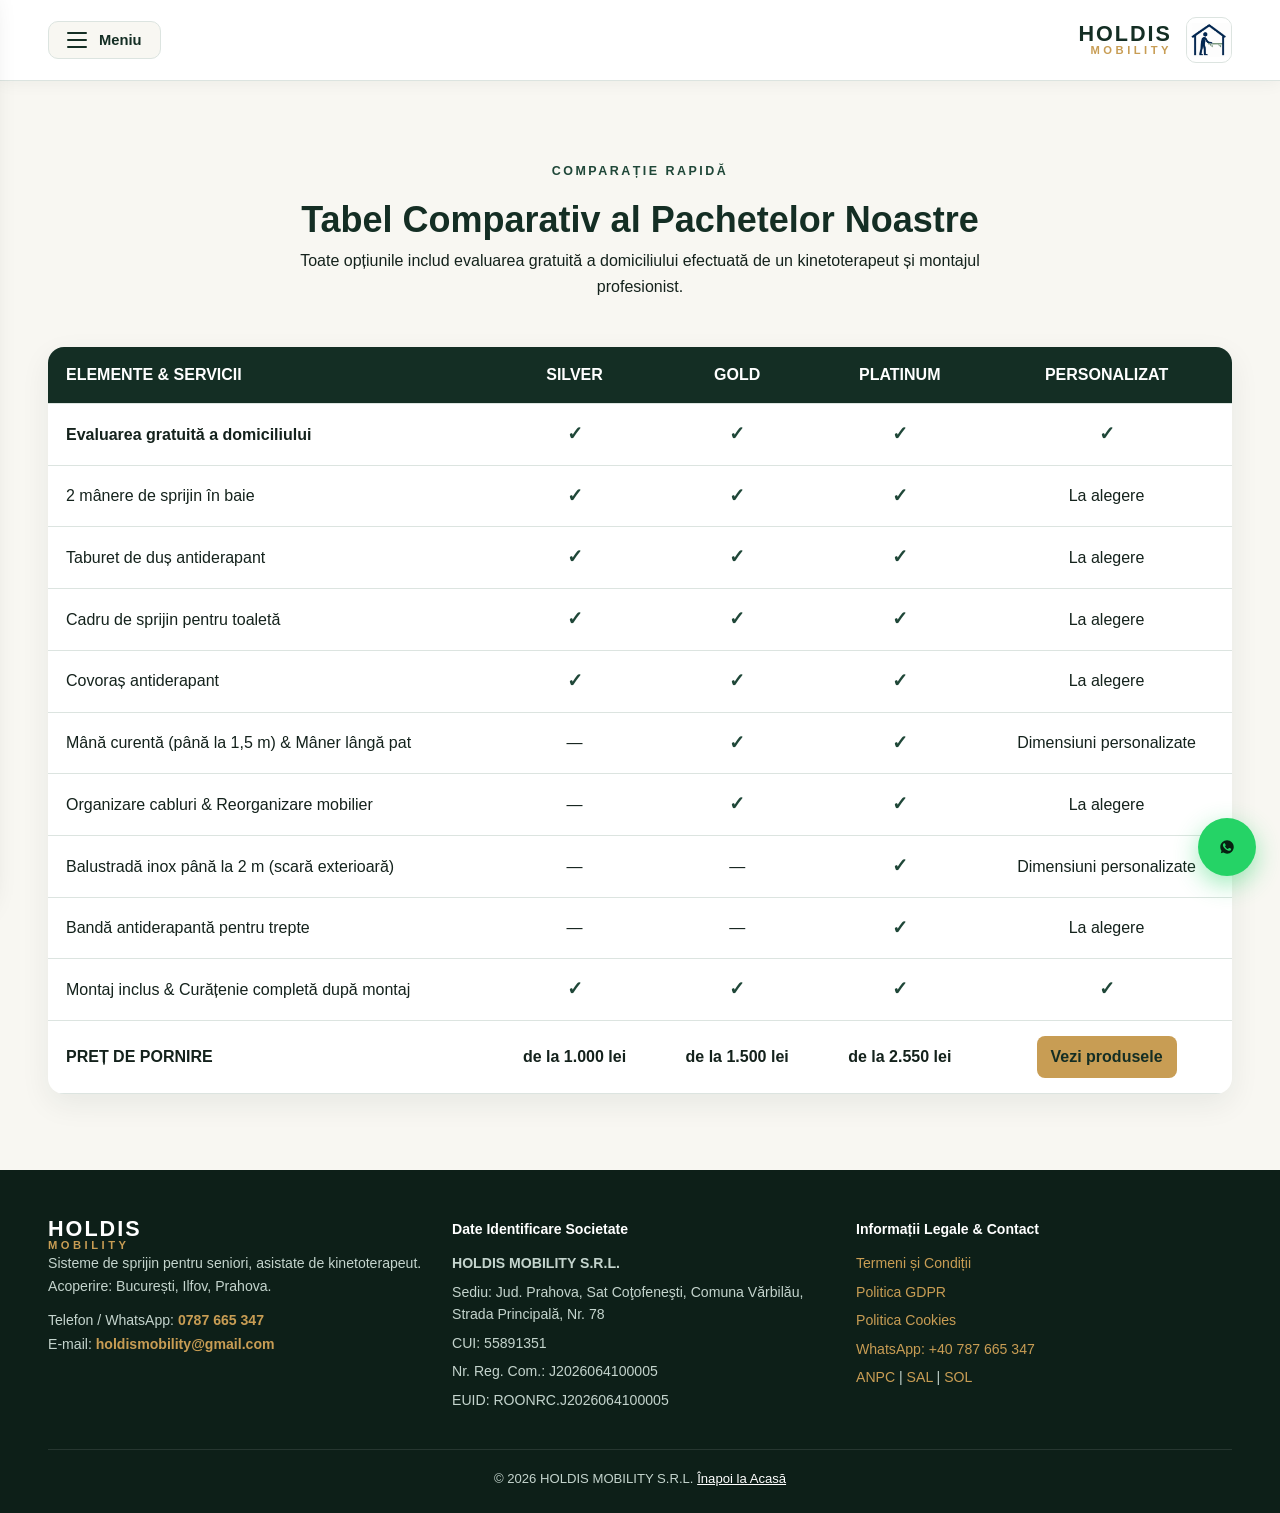
==== commit 9da53300: "Add files via upload" ====
--- a/comparatie.html
+++ b/comparatie.html
@@ -4,9 +4,9 @@
     <meta charset="UTF-8">
     <meta name="viewport" content="width=device-width, initial-scale=1.0">
     <title>Tabel Comparativ | HOLDIS MOBILITY</title>
-    <link rel="preconnect" href="https://fonts.googleapis.com">
-    <link rel="preconnect" href="https://fonts.gstatic.com" crossorigin>
-    <link href="https://fonts.googleapis.com/css2?family=Playfair+Display:ital,wght@0,600;0,700;1,600&family=Plus+Jakarta+Sans:wght@400;500;600;700;800&display=swap" rel="stylesheet">
+    <link rel="preconnect" href="[https://fonts.googleapis.com](https://fonts.googleapis.com)">
+    <link rel="preconnect" href="[https://fonts.gstatic.com](https://fonts.gstatic.com)" crossorigin>
+    <link href="[https://fonts.googleapis.com/css2?family=Playfair+Display:ital,wght@0,600;0,700;1,600&family=Plus+Jakarta+Sans:wght@400;500;600;700;800&display=swap](https://fonts.googleapis.com/css2?family=Playfair+Display:ital,wght@0,600;0,700;1,600&family=Plus+Jakarta+Sans:wght@400;500;600;700;800&display=swap)" rel="stylesheet">
     <link rel="stylesheet" href="style.css">
 </head>
 <body>
@@ -27,7 +27,7 @@
                     <span class="logo-main">HOLDIS</span>
                     <span class="logo-sub">MOBILITY</span>
                 </div>
-                <img src="logo.png" alt="Logo HOLDIS MOBILITY" class="logo-img" onerror="this.src='https://placehold.co/96x96/142E24/FFFFFF?text=HM'">
+                <img src="logo.png" alt="Logo HOLDIS MOBILITY" class="logo-img" onerror="this.src='[https://placehold.co/96x96/142E24/FFFFFF?text=HM](https://placehold.co/96x96/142E24/FFFFFF?text=HM)'">
             </a>
         </div>
     </header>
@@ -48,10 +48,11 @@
             <a href="legal.html">Informații legale & GDPR</a>
         </nav>
         <div class="drawer-footer">
-            <a href="https://wa.me/40722000000?text=Bun%C4%83%20ziua!%20Doresc%20informa%C8%9Bii%20despre%20serviciile%20Holdis%20Mobility." target="_blank" rel="noopener" class="btn-whatsapp-full">
+            <a href="[https://wa.me/40787665347?text=Bun%C4%83%20ziua!%20Doresc%20informa%C8%9Bii%20despre%20serviciile%20Holdis%20Mobility](https://wa.me/40787665347?text=Bun%C4%83%20ziua!%20Doresc%20informa%C8%9Bii%20despre%20serviciile%20Holdis%20Mobility)." target="_blank" rel="noopener" class="btn-whatsapp-full">
                 💬 Scrie-ne pe WhatsApp
             </a>
-            <a href="mailto:contact@holdismobility.ro" class="drawer-mail">✉ contact@holdismobility.ro</a>
+            <a href="tel:+40787665347" class="drawer-mail">📞 0787 665 347</a>
+            <a href="mailto:holdismobility@gmail.com" class="drawer-mail">✉ holdismobility@gmail.com</a>
         </div>
     </aside>
 
@@ -160,7 +161,7 @@
         </div>
     </main>
 
-    <a href="https://wa.me/40722000000" class="whatsapp-float" target="_blank" rel="noopener" aria-label="WhatsApp">
+    <a href="[https://wa.me/40787665347?text=Bun%C4%83%20ziua!%20Doresc%20informa%C8%9Bii%20despre%20pachetele%20Holdis%20Mobility](https://wa.me/40787665347?text=Bun%C4%83%20ziua!%20Doresc%20informa%C8%9Bii%20despre%20pachetele%20Holdis%20Mobility)." class="whatsapp-float" target="_blank" rel="noopener" aria-label="WhatsApp">
         <svg viewBox="0 0 24 24" width="28" height="28" fill="currentColor"><path d="M12.031 6.172c-3.181 0-5.767 2.586-5.768 5.766-.001 1.298.38 2.27 1.019 3.287l-.582 2.128 2.182-.573c.978.58 1.911.928 3.145.929 3.178 0 5.767-2.587 5.768-5.766.001-3.187-2.575-5.77-5.764-5.771zm3.392 8.244c-.144.405-.837.774-1.17.824-.299.045-.677.063-1.092-.069-.252-.08-.575-.187-.988-.365-1.739-.751-2.874-2.502-2.961-2.617-.087-.116-.708-.94-.708-1.793s.448-1.273.607-1.446c.159-.173.346-.217.462-.217l.332.006c.106.005.249-.04.39.298.144.347.491 1.2.534 1.287.043.087.072.188.014.304-.058.116-.087.188-.173.289l-.26.304c-.087.086-.177.18-.076.354.101.174.449.741.964 1.201.662.591 1.221.774 1.394.86s.274.072.376-.043c.101-.116.433-.506.549-.68.116-.173.231-.145.39-.087s1.011.477 1.184.564.289.13.332.202c.045.072.045.419-.1.824z"/></svg>
         <span class="wa-tooltip">WhatsApp Direct</span>
     </a>
@@ -174,28 +175,34 @@
                         <span class="logo-sub">MOBILITY</span>
                     </div>
                     <p>Sisteme de sprijin pentru seniori, asistate de kinetoterapeut. Acoperire: București, Ilfov, Prahova.</p>
+                    <p class="footer-contact-line">
+                        Telefon / WhatsApp: <a href="tel:+40787665347">0787 665 347</a><br>
+                        E-mail: <a href="mailto:holdismobility@gmail.com">holdismobility@gmail.com</a>
+                    </p>
                 </div>
                 <div class="footer-col">
-                    <h4>Date Societate</h4>
+                    <h4>Date Identificare Societate</h4>
                     <ul class="footer-list">
-                        <li>SC HOLDIS MOBILITY SRL</li>
-                        <li>CUI: RO12345678 | J40/1234/2026</li>
-                        <li>Sediu: București, România</li>
-                        <li>Email: <a href="mailto:contact@holdismobility.ro">contact@holdismobility.ro</a></li>
+                        <li><strong>HOLDIS MOBILITY S.R.L.</strong></li>
+                        <li>Sediu: Jud. Prahova, Sat Coţofeneşti, Comuna Vărbilău, Strada Principală, Nr. 78</li>
+                        <li>CUI: 55891351</li>
+                        <li>Nr. Reg. Com.: J2026064100005</li>
+                        <li>EUID: ROONRC.J2026064100005</li>
                     </ul>
                 </div>
                 <div class="footer-col">
-                    <h4>Informații Legale</h4>
+                    <h4>Informații Legale & Contact</h4>
                     <ul class="footer-list">
                         <li><a href="legal.html#termeni">Termeni și Condiții</a></li>
                         <li><a href="legal.html#gdpr">Politica GDPR</a></li>
                         <li><a href="legal.html#cookies">Politica Cookies</a></li>
-                        <li><a href="https://anpc.ro/" target="_blank" rel="noopener">ANPC</a> | <a href="https://anpc.ro/ce-este-sal/" target="_blank" rel="noopener">SAL</a> | <a href="https://ec.europa.eu/consumers/odr" target="_blank" rel="noopener">SOL</a></li>
+                        <li><a href="[https://wa.me/40787665347](https://wa.me/40787665347)" target="_blank" rel="noopener">WhatsApp: +40 787 665 347</a></li>
+                        <li><a href="[https://anpc.ro/](https://anpc.ro/)" target="_blank" rel="noopener">ANPC</a> | <a href="[https://anpc.ro/ce-este-sal/](https://anpc.ro/ce-este-sal/)" target="_blank" rel="noopener">SAL</a> | <a href="[https://ec.europa.eu/consumers/odr](https://ec.europa.eu/consumers/odr)" target="_blank" rel="noopener">SOL</a></li>
                     </ul>
                 </div>
             </div>
             <div class="footer-bottom">
-                &copy; <span class="currentYear"></span> HOLDIS MOBILITY. <a href="index.html" style="color:#fff;">Înapoi la Acasă</a>
+                &copy; <span class="currentYear"></span> HOLDIS MOBILITY S.R.L. <a href="index.html" style="color:#fff;">Înapoi la Acasă</a>
             </div>
         </div>
     </footer>
--- a/style.css
+++ b/style.css
@@ -1,5 +1,5 @@
 /* ==========================================================================
-   STYLE.CSS COMPLET - HOLDIS MOBILITY (HOME + PRODUSE INDIVIDUALE + RESPONSIVE)
+   STYLE.CSS COMPLET - HOLDIS MOBILITY (POZE PRODUSE FARA CROP + DATE OFICIALE)
    ========================================================================== */
 :root {
     --forest-dark: #142E24;
@@ -339,7 +339,7 @@
    4. SECTIUNI GENERALE & TITLURI
    ========================================================================== */
 .section {
-    padding: 80px 0;
+    padding: 76px 0;
 }
 
 .section-cream {
@@ -869,7 +869,7 @@
 }
 
 /* ==========================================================================
-   8. DE CE SA NE ALEGI? (DUPA ARIA DE ACOPERIRE - FOREST GREEN)
+   8. DE CE SA NE ALEGI? (FOREST GREEN)
    ========================================================================== */
 .kineto-highlight-forest {
     background: rgba(255, 255, 255, 0.08);
@@ -1017,10 +1017,10 @@
 }
 
 /* ==========================================================================
-   10. PAGINA NOUA: PRODUSE INDIVIDUALE (PRODUSE.HTML)
+   10. PAGINA PRODUSE INDIVIDUALE (CARDURI COMPACTE + POZE 100% FARA CROP)
    ========================================================================== */
 .products-hero {
-    padding: 68px 0 60px;
+    padding: 64px 0 56px;
     text-align: center;
 }
 
@@ -1039,7 +1039,7 @@
 
 .products-page-lead {
     color: #D2E2DC;
-    font-size: 1.05rem;
+    font-size: 1.02rem;
     margin-bottom: 28px;
 }
 
@@ -1067,47 +1067,28 @@
     color: var(--forest-dark);
 }
 
-.zone-header {
-    display: flex;
-    align-items: center;
-    gap: 16px;
-    flex-wrap: wrap;
-    margin-bottom: 40px;
-    padding-bottom: 18px;
+.catalog-section-header {
+    margin-bottom: 34px;
+    padding-bottom: 14px;
     border-bottom: 2px solid var(--border-soft);
 }
 
-.zone-header h2 {
-    font-size: 2.15rem;
-    color: var(--forest-dark);
-    font-weight: 800;
-}
-
-.zone-header-light {
+.catalog-section-header h2 {
+    font-size: 2.05rem;
+    color: var(--forest-dark);
+    font-weight: 800;
+}
+
+.catalog-section-header-light {
     border-bottom-color: rgba(255, 255, 255, 0.16);
 }
 
-.zone-header-light h2 {
-    color: var(--white);
-}
-
-.zone-badge {
-    background-color: var(--forest-dark);
-    color: var(--gold-accent);
-    font-size: 0.78rem;
-    font-weight: 800;
-    letter-spacing: 2px;
-    padding: 6px 14px;
-    border-radius: 8px;
-}
-
-.zone-badge-gold {
-    background-color: var(--gold-accent);
-    color: var(--forest-dark);
+.catalog-section-header-light h2 {
+    color: var(--white);
 }
 
 .category-block {
-    margin-bottom: 54px;
+    margin-bottom: 48px;
 }
 
 .category-block:last-child {
@@ -1115,44 +1096,68 @@
 }
 
 .category-title {
-    font-size: 1.45rem;
+    font-size: 1.35rem;
     font-weight: 800;
     color: var(--forest-mid);
-    margin-bottom: 22px;
-    padding-left: 14px;
+    margin-bottom: 16px;
+    padding-left: 12px;
     border-left: 4px solid var(--gold-accent);
 }
 
-.category-title-light {
-    color: #F3DFBA;
-}
-
+.length-note {
+    display: inline-flex;
+    align-items: center;
+    gap: 10px;
+    background-color: var(--white);
+    border: 1px solid rgba(200, 157, 84, 0.55);
+    border-left: 4px solid var(--gold-accent);
+    color: var(--forest-dark);
+    padding: 10px 16px;
+    border-radius: 10px;
+    font-size: 0.9rem;
+    font-weight: 600;
+    margin-bottom: 20px;
+    box-shadow: 0 4px 14px rgba(20, 46, 36, 0.05);
+}
+
+.length-note-icon {
+    color: var(--gold-accent);
+    font-size: 1.15rem;
+    font-weight: 800;
+    line-height: 1;
+    flex-shrink: 0;
+}
+
+/* Grid compact cu 4 carduri pe rand pe desktop */
 .products-grid {
     display: grid;
-    grid-template-columns: repeat(3, 1fr);
-    gap: 24px;
+    grid-template-columns: repeat(4, 1fr);
+    gap: 18px;
 }
 
 .prod-card {
     background-color: var(--white);
-    border-radius: var(--radius);
+    border-radius: 13px;
     border: 1px solid var(--border-soft);
     overflow: hidden;
-    box-shadow: var(--shadow-soft);
+    box-shadow: 0 6px 20px rgba(20, 46, 36, 0.06);
     display: flex;
     flex-direction: column;
     transition: transform 0.2s ease, box-shadow 0.2s ease;
 }
 
 .prod-card:hover {
-    transform: translateY(-4px);
-    box-shadow: 0 16px 36px rgba(20, 46, 36, 0.12);
-}
-
+    transform: translateY(-3px);
+    box-shadow: 0 12px 26px rgba(20, 46, 36, 0.12);
+}
+
+/* POZE PRODUSE: 100% INTEGRALE FARA DECUPARE (OBJECT-FIT: CONTAIN + FUNDAL CURAT) */
 .prod-img-box {
     position: relative;
-    aspect-ratio: 4 / 3;
-    background-color: var(--forest-light);
+    height: 185px;
+    padding: 12px;
+    background-color: #FFFFFF;
+    border-bottom: 1px solid var(--border-soft);
     overflow: hidden;
     display: flex;
     align-items: center;
@@ -1162,20 +1167,24 @@
 .prod-img-box img {
     width: 100%;
     height: 100%;
-    object-fit: cover;
+    max-width: 100%;
+    max-height: 100%;
+    object-fit: contain;
+    object-position: center;
     display: block;
 }
 
 .prod-tag {
     position: absolute;
-    top: 12px;
-    left: 12px;
+    top: 8px;
+    left: 8px;
     background-color: rgba(20, 46, 36, 0.88);
     color: var(--white);
-    font-size: 0.74rem;
+    font-size: 0.68rem;
     font-weight: 700;
-    padding: 4px 10px;
+    padding: 3px 8px;
     border-radius: 6px;
+    z-index: 2;
 }
 
 .prod-tag-service {
@@ -1184,30 +1193,30 @@
 }
 
 .prod-body {
-    padding: 20px;
+    padding: 14px;
     display: flex;
     flex-direction: column;
     justify-content: space-between;
     flex-grow: 1;
-    gap: 18px;
+    gap: 12px;
 }
 
 .prod-body h4 {
-    font-size: 1.06rem;
+    font-size: 0.93rem;
     font-weight: 700;
     color: var(--forest-dark);
-    line-height: 1.38;
+    line-height: 1.35;
 }
 
 .btn-prod-request {
     width: 100%;
-    padding: 12px 14px;
-    border-radius: 10px;
+    padding: 9px 12px;
+    border-radius: 8px;
     border: none;
     background-color: var(--forest-dark);
     color: var(--white);
     font-family: inherit;
-    font-size: 0.92rem;
+    font-size: 0.84rem;
     font-weight: 700;
     cursor: pointer;
     transition: background 0.2s ease;
@@ -1218,11 +1227,11 @@
 }
 
 .products-bottom-cta {
-    margin-top: 56px;
+    margin-top: 52px;
     background-color: var(--white);
     border: 2px solid var(--forest-dark);
     border-radius: var(--radius);
-    padding: 32px;
+    padding: 28px 32px;
     display: flex;
     justify-content: space-between;
     align-items: center;
@@ -1233,13 +1242,13 @@
 
 .products-bottom-cta h3 {
     color: var(--forest-dark);
-    font-size: 1.35rem;
+    font-size: 1.3rem;
     margin-bottom: 4px;
 }
 
 .products-bottom-cta p {
     color: var(--text-muted);
-    font-size: 0.95rem;
+    font-size: 0.94rem;
 }
 
 .pbc-actions {
@@ -1307,6 +1316,35 @@
 
 .legal-block {
     margin-top: 24px;
+}
+
+.legal-block h2 {
+    color: var(--forest-dark);
+    margin-bottom: 10px;
+}
+
+.legal-block p {
+    margin-bottom: 12px;
+    color: var(--text-muted);
+}
+
+.legal-block a {
+    color: var(--forest-dark);
+}
+
+.legal-detail-list {
+    list-style: none;
+    background-color: var(--cream-bg);
+    border: 1px solid var(--border-soft);
+    border-radius: 10px;
+    padding: 16px 20px;
+    margin: 12px 0 16px;
+}
+
+.legal-detail-list li {
+    margin-bottom: 6px;
+    font-size: 0.95rem;
+    color: var(--text-dark);
 }
 
 .form-field {
@@ -1424,6 +1462,12 @@
     margin-bottom: 20px;
 }
 
+.ty-actions {
+    display: flex;
+    flex-direction: column;
+    gap: 10px;
+}
+
 .whatsapp-float {
     position: fixed;
     bottom: 24px;
@@ -1476,6 +1520,17 @@
     color: var(--white);
 }
 
+.footer-contact-line {
+    margin-top: 12px;
+    line-height: 1.7;
+}
+
+.footer-contact-line a {
+    color: var(--gold-accent);
+    text-decoration: none;
+    font-weight: 600;
+}
+
 .footer-grid {
     display: grid;
     grid-template-columns: repeat(3, 1fr);
@@ -1511,7 +1566,7 @@
 /* ==========================================================================
    12. RESPONSIVE (TABLETE SI TELEFOANE)
    ========================================================================== */
-@media (max-width: 1080px) {
+@media (max-width: 1120px) {
     .hero-cover {
         background-position: 75% top;
     }
@@ -1522,7 +1577,7 @@
         grid-template-columns: repeat(3, 1fr);
     }
     .products-grid {
-        grid-template-columns: repeat(2, 1fr);
+        grid-template-columns: repeat(3, 1fr);
     }
 }
 
@@ -1544,7 +1599,7 @@
         font-size: 2.2rem;
     }
 
-    /* POZE PACHETE PE MOBIL: MAI MARI, MAI LUNGI SI VIZIBILE INTEGRAL FARA TAIERE */
+    /* POZE PACHETE PE MOBIL: MARI SI VIZIBILE INTEGRAL FARA TAIERE */
     .pkg-img-box {
         height: auto;
         min-height: 280px;
@@ -1563,14 +1618,19 @@
         min-height: 220px;
     }
 
-    /* POZE PRODUSE INDIVIDUALE PE MOBIL: FARA TAIERE */
+    /* POZE PRODUSE PE TELEFOANE LATE: 2 COLOANE COMPACTE, 100% FARA CROP */
+    .products-grid {
+        grid-template-columns: repeat(2, 1fr);
+        gap: 14px;
+    }
     .prod-img-box {
-        aspect-ratio: auto;
-        min-height: 240px;
+        height: 165px;
+        padding: 10px;
+        background-color: #FFFFFF;
     }
     .prod-img-box img {
         width: 100%;
-        height: auto;
+        height: 100%;
         object-fit: contain;
     }
 
@@ -1584,7 +1644,6 @@
     .why-grid-5,
     .coverage-cards-grid,
     .reviews-grid-3,
-    .products-grid,
     .footer-grid {
         grid-template-columns: 1fr;
     }
@@ -1593,4 +1652,20 @@
         flex-direction: column;
         text-align: center;
     }
+}
+
+@media (max-width: 480px) {
+    .products-grid {
+        grid-template-columns: 1fr;
+    }
+    .prod-img-box {
+        height: 210px;
+        padding: 12px;
+        background-color: #FFFFFF;
+    }
+    .prod-img-box img {
+        width: 100%;
+        height: 100%;
+        object-fit: contain;
+    }
 }
